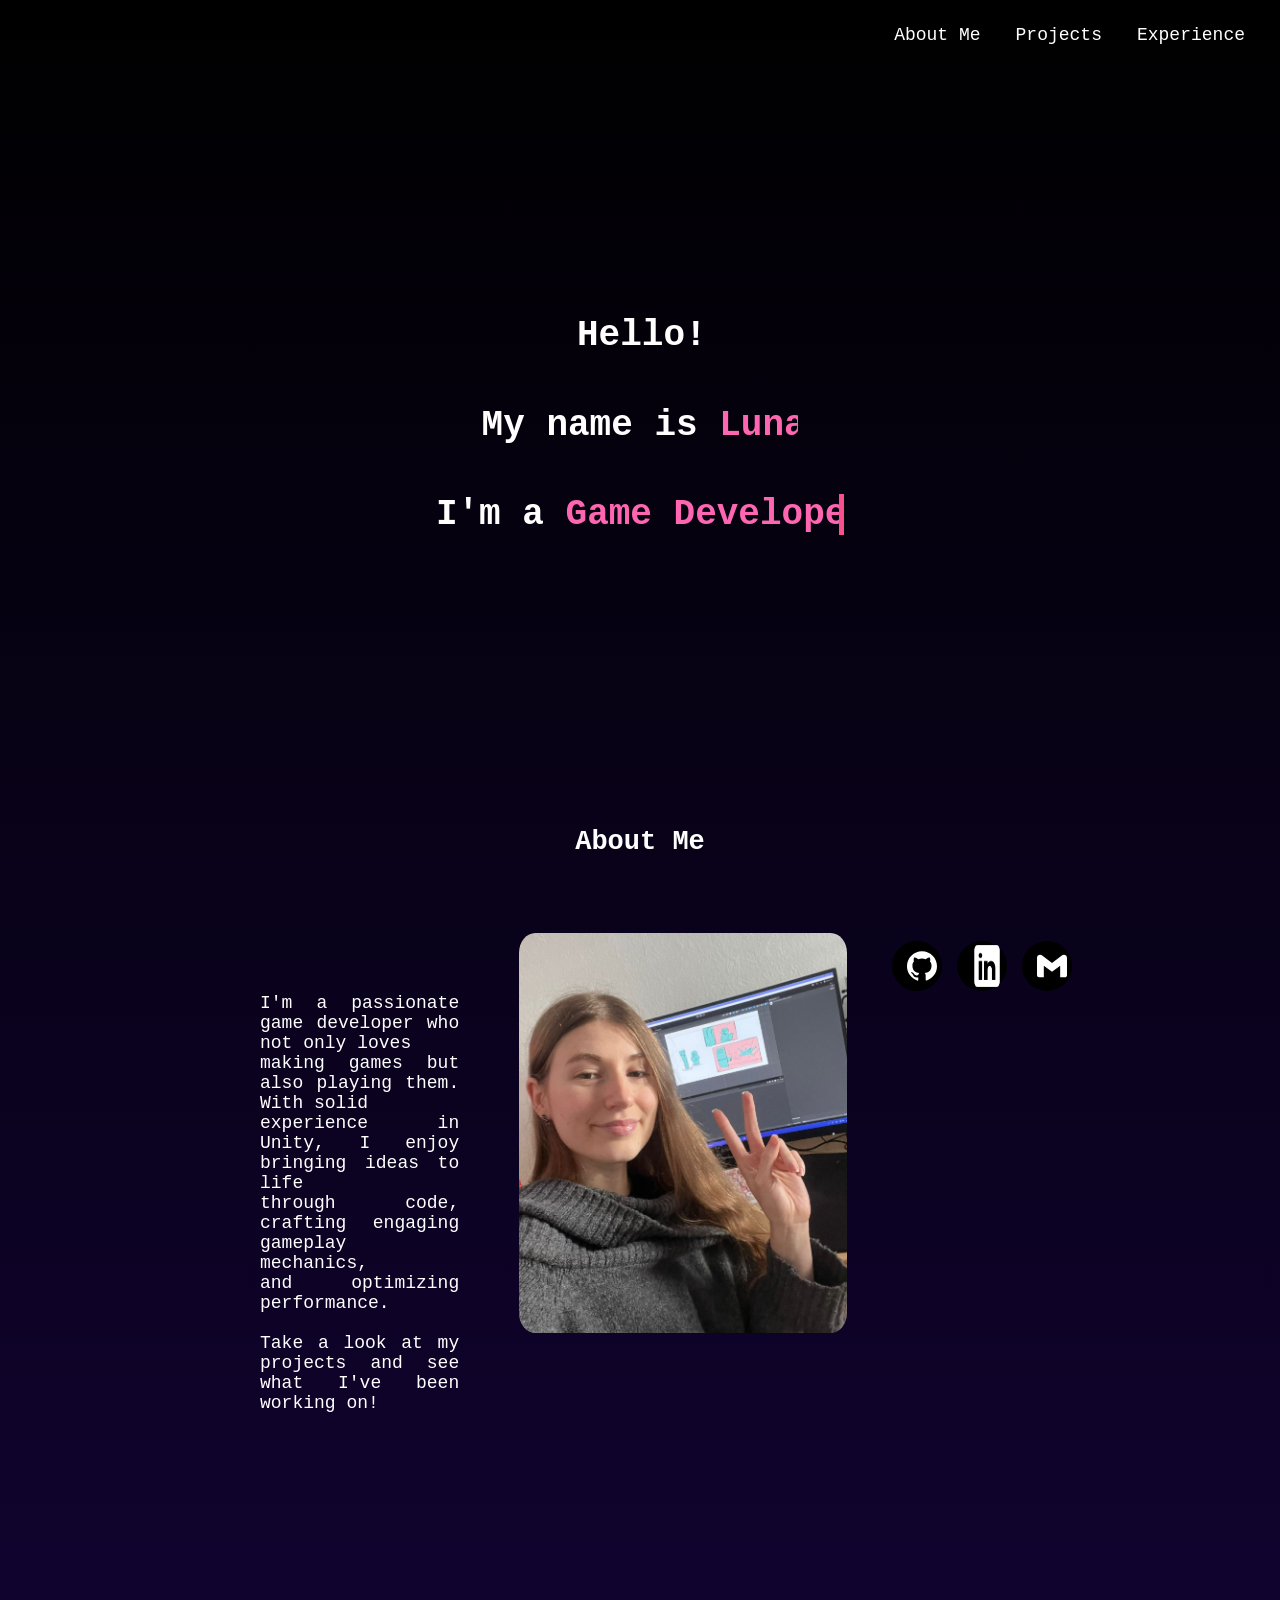
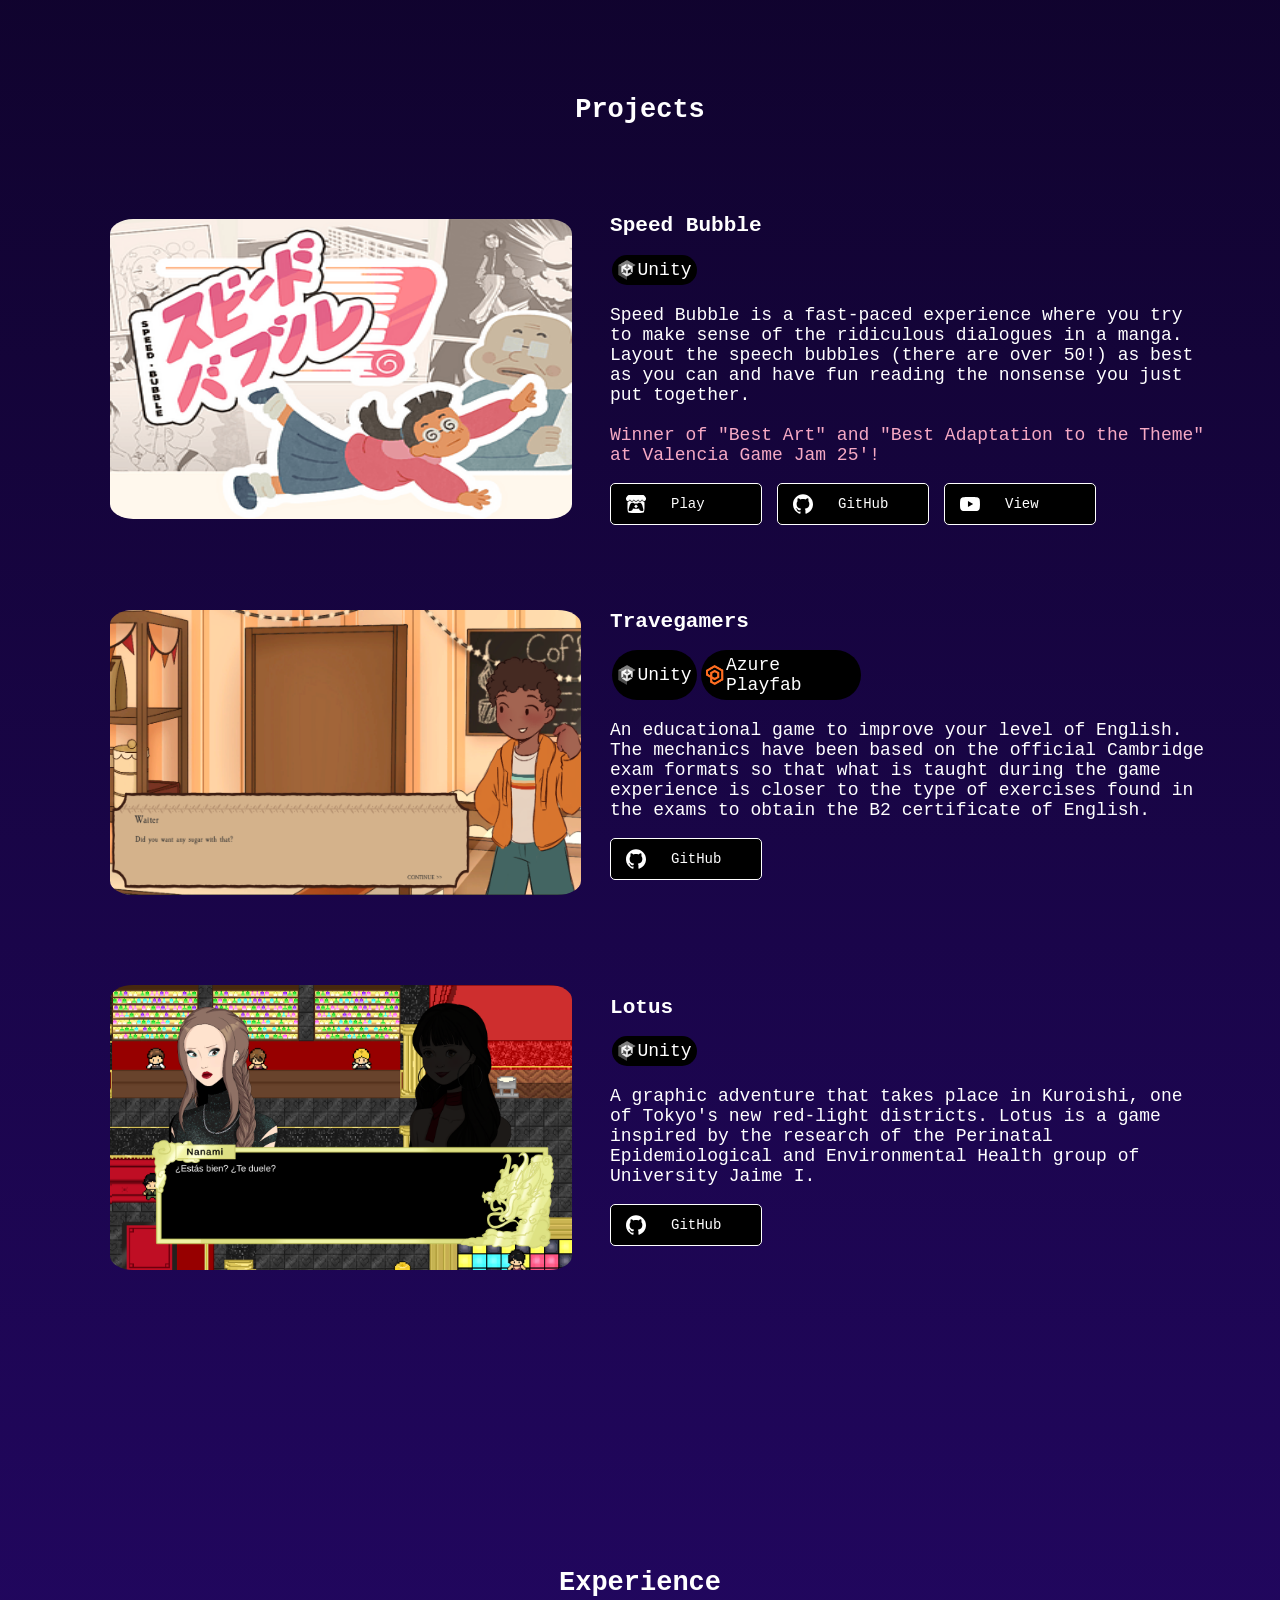
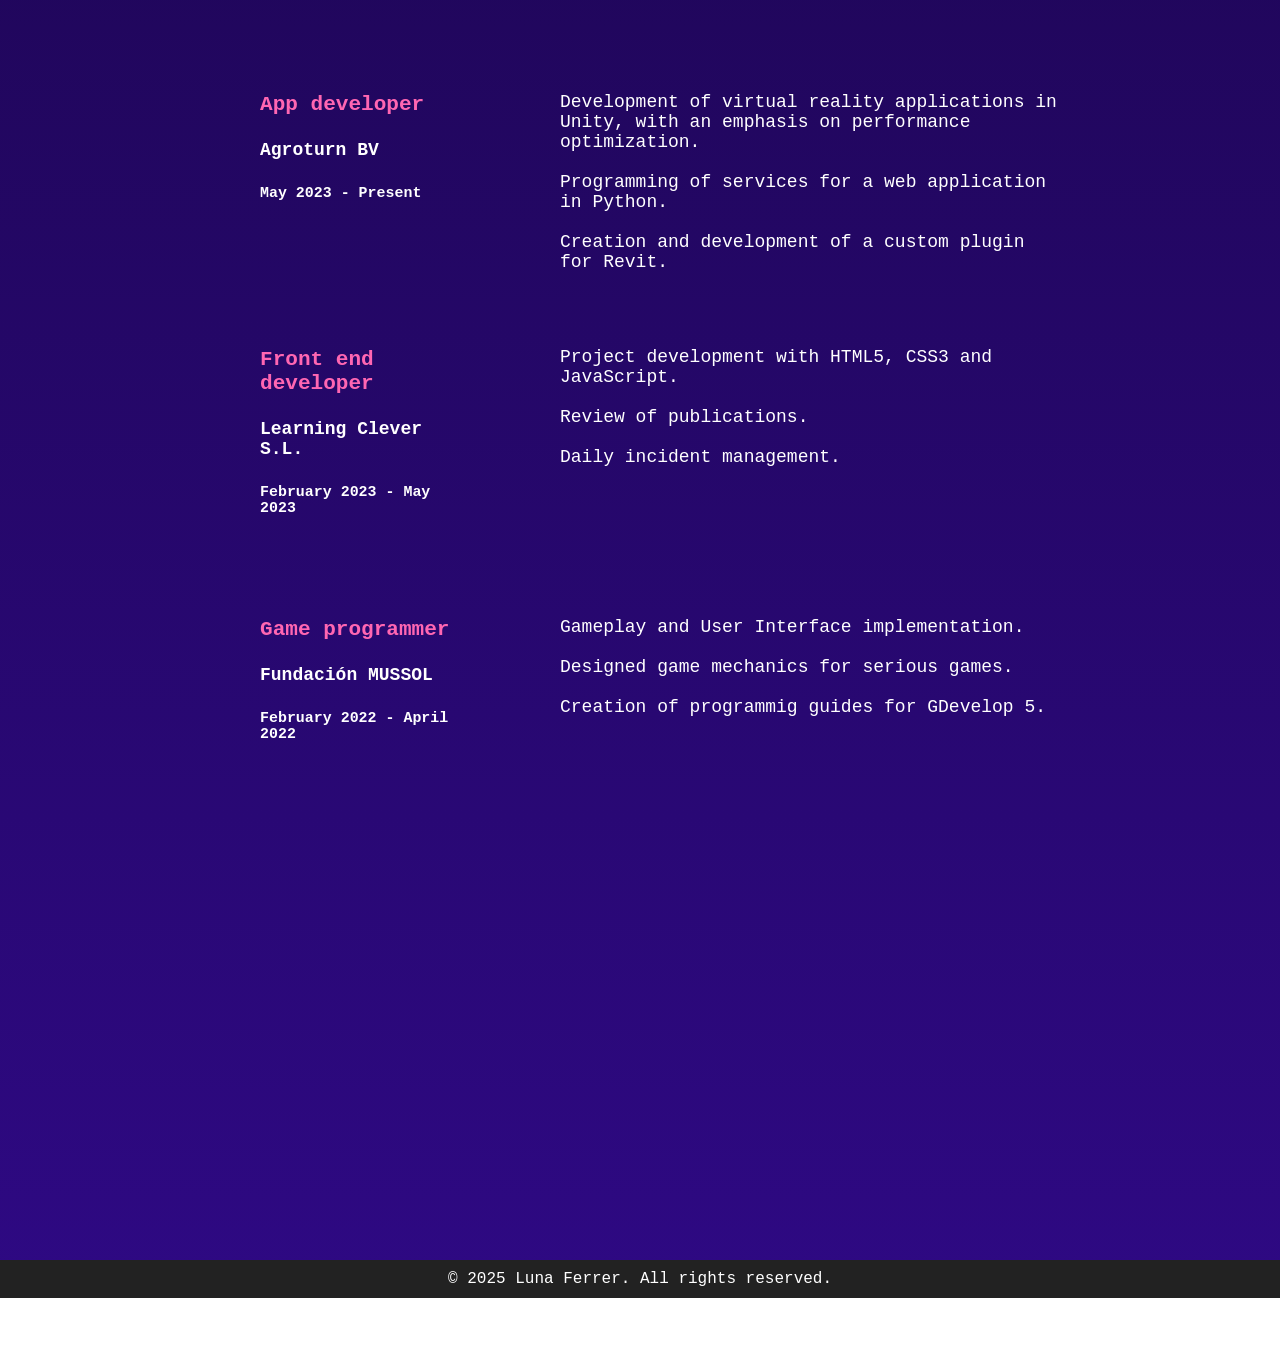
==== main.html @ 8b4b64e1 "Add about me" ====
<!DOCTYPE html>
<html lang="es">
<head>
    <meta charset="UTF-8">
    <meta name="viewport" content="width=device-width, initial-scale=1.0">
    <title>Luna Ferrer</title>
    <link rel="icon" href="images/icon/icon.png">
    <link rel="stylesheet" href="style.css">
<body class="simple-linear">
  <header>
    <nav>
      <a href="#about-me" class="a-header">About Me</a>
      <a href="#projects" class="a-header">Projects</a>
      <a href="#experience" class="a-header">Experience</a>
    </nav>
  </header>
    <div class="css-typing div-classes">
        <h1>
          Hello!
        </h1>
        <h1>
          My name is <span class="pink-text">Luna</span>
        </h1>
        <h1>
          I'm a <span class="pink-text">Game Developer</span>
        </h1>
      </div>
      <div id="about-me" class="div-classes">
        <h2>About Me</h2>
        <div class="about">
          <p class="p-about">I'm a passionate game developer who not only loves<br> making games but also playing them.
            With solid<br> experience in Unity, I enjoy bringing ideas to life<br> through code,
            crafting engaging gameplay mechanics,<br> and optimizing performance.<br><br>
            Take a look at my projects and see what I've been working on!
          </p>
          <img class="img-project" height="400" src="images/Luna.jpeg" alt="Luna">
          <a class="social">
            <img class="img-button" width="30" src="images/buttons/github.svg" alt="Github">
          </a>
          <a class="social">
            <img class="img-button" width="30" src="images/social/linkedin.png" alt="Linkedin">
          </a>
          <a class="social" href="mailto:lunaescandell@gmail.com">
            <img class="img-button" width="30" src="images/social/gmail.svg" alt="Mail">
          </a>
        </div>
      </div>
      <div id="projects" class="div-classes">
        <h2>Projects</h2>
        <div>
          <ol>
            <li>
              <div class="container-img">
                <img width="480" height="300" class="img-project" src="images/projects/speed-bubble.png" alt="Speed-Bubble">
              </div>
              <div class="info-text-projects">
                <h3>Speed Bubble</h3>
                <div>
                  <ul class="ul-languages">
                    <li class="li-project">
                      <img width="20" src="images/language/unity.png" alt="Unity">
                      <span>Unity</span>
                    </li>
                  </ul>
                </div>
                <p>Speed Bubble is a fast-paced experience where you try to make sense of the ridiculous dialogues in a manga. Layout the speech bubbles (there are over 50!) as best as you can and have fun reading the nonsense you just put together.
                  <br><br> <span class="lighter-text">Winner of "Best Art" and "Best Adaptation to the Theme" at Valencia Game Jam 25'!</span>
                </p>
                <div class="li-game-options">
                  <a class="a-project" href="https://remullagames.itch.io/speed-bubble">
                    <img class="img-button" width="20" src="images/buttons/itchio.svg" alt="Itchio">
                    <span>Play</span>
                  </a>
                  <a class="a-project" href="https://github.com/LunaFrrr/SpeedBubbles">
                    <img class="img-button" width="20" src="images/buttons/github.svg" alt="Github">
                    <span>GitHub</span>
                  </a>
                  <a class="a-project" href="https://www.youtube.com/watch?v=7SY9zd5mtcc">
                    <img class="img-button" width="20" src="images/buttons/youtube.svg" alt="Youtube">
                    <span>View</span>
                  </a>
                </div>
              </div>
            </li>
            <li>
              <div class="container-img">
                <img width="480" height="285" class="img-project" src="images/projects/travegamers.PNG" alt="Travegamers">
              </div>
              <div class="info-text-projects">
                <h3>Travegamers</h3>
                <div>
                  <ul class="ul-languages">
                    <li class="li-project">
                      <img width="20" src="images/language/unity.png" alt="Unity">
                      <span>Unity</span>
                    </li>
                    <li class="li-larger-project">
                      <img width="20" src="images/language/azure.png" alt="Unity">
                      <span>Azure Playfab</span>
                    </li>
                  </ul>
                </div>
                <p>An educational game to improve your level of English. The mechanics have been based on the official Cambridge exam formats so that what is taught during the game experience is closer to the type of exercises found in the exams to obtain the B2 certificate of English.
                </p>
                <a class="a-project" href="https://github.com/LunaFrrr/Travegamers">
                  <img class="img-button" width="20" src="images/buttons/github.svg" alt="Github">
                  <span>GitHub</span>
                </a>
              </div>
            </li>
            <li>
              <div class="container-img">
                <img width="480" height="285" class="img-project" src="images/projects/lotus.png" alt="Lotus">
              </div>
              <div class="info-text-projects">
                <h3>Lotus</h3>
                <div>
                  <ul class="ul-languages">
                    <li class="li-project">
                      <img width="20" src="images/language/unity.png" alt="Unity">
                      <span>Unity</span>
                    </li>
                  </ul>
                </div>
                <p>A graphic adventure that takes place in Kuroishi, one of Tokyo's new red-light districts. Lotus is a game inspired by the research of the Perinatal Epidemiological and Environmental Health group of University Jaime I.
                </p>
                    <a class="a-project" href="https://bitbucket.org/LunaFerrer/lotus/src/master/">
                      <img class="img-button" width="20" src="images/buttons/github.svg" alt="Github">
                      <span>GitHub</span>
                    </a>
              </div>
            </li>
          </ol>
        </div>
        <div id="experience" class="div-classes">
          <h2>Experience</h2>
          <ol>
            <li>
              <div class="div-experience">
                <h3 class="pink-text">App developer</h3>
                <h4>Agroturn BV</h4>
                <h5>May 2023 - Present</h5>
              </div>
              <div class="info-text">
                Development of virtual reality applications in Unity, with an emphasis on performance optimization.<br><br>
                Programming of services for a web application in Python.<br><br>
                Creation and development of a custom plugin for Revit.
              </div>
            </li>
            <li>
              <div class="div-experience">
                <h3 class="pink-text">Front end developer</h3>
                <h4>Learning Clever S.L.</h4>
                <h5>February 2023 - May 2023</h5>
              </div>
              <div class="info-text">
                Project development with HTML5, CSS3 and JavaScript.<br><br>
                Review of publications. <br><br>
                Daily incident management.
              </div>
            </li>
            <li>
              <div class="div-experience">
                <h3 class="pink-text">Game programmer</h3>
                <h4>Fundación MUSSOL</h4>
                <h5>February 2022 - April 2022</h5>
              </div>
              <div class="info-text">
                Gameplay and User Interface implementation.<br><br>
                Designed game mechanics for serious games.<br><br>
                Creation of programmig guides for GDevelop 5.
              </div>
            </li>
        </div>
      </div>
</body>
<footer>
  <div class="footer">
    © 2025 Luna Ferrer. All rights reserved.
  </div>
</footer>
</html>
---- style.css ----
.simple-linear {
  background: linear-gradient(#000000 , #2e0983);
}

*, hmtl {
  scroll-behavior: smooth !important;
}

nav {
  display: flex;
  justify-content: flex-end;
}

li {
    display: flex;
    flex-direction: row; 
    align-items: left; 
    justify-content: center;
    margin-bottom: 2cm;

}

h2 {
  margin-bottom: 2cm;
}

h3 {
  margin-bottom: 0.4cm;
  margin-top: 0;
}

p-experince {
  margin: 0;
  padding: 0;
  
}

.info-text { 
  margin: 0cm;
  padding: 0;
  border: 0;
  flex-direction: column;   
  justify-content: center;
  width: 500px;
} 

.info-text-projects { 
  margin: 0cm;
  padding: 0;
  border: 0;
  flex-direction: column;   
  justify-content: center;
  display: flex;
  width: 600px;
  height: 300px;
} 


.css-typing {
    display: flex;
    flex-direction: column;
    align-items: center; 
    justify-content: center; 
    height: 40vh;
  }
  
  .css-typing h1 {
    border-right: .15em solid #f7518b ;
    white-space: nowrap;
    overflow: hidden;
  }
  
  .css-typing h1:nth-child(1) {
    width: 3.5em; /*Ancho del efecto de la animación*/
    -webkit-animation: type 1s steps(40, end);
    animation: type 1s steps(40, end);
    -webkit-animation-fill-mode: forwards;
    animation-fill-mode: forwards;
  }
  
  .css-typing h1:nth-child(2) {
    width: 8.8em;
    opacity: 0;
    -webkit-animation: type2 2s steps(40, end);
    animation: type2 2s steps(40, end);
    -webkit-animation-delay: 2s;
    animation-delay: 2s;
    -webkit-animation-fill-mode: forwards;
    animation-fill-mode: forwards;
  }
  
  .css-typing h1:nth-child(3) {
    width: 11.2em;
    opacity: 0;
    -webkit-animation: type3 2s steps(40, end), blink .5s step-end infinite alternate;
    animation: type3 2s steps(40, end), blink .5s step-end infinite alternate;
    -webkit-animation-delay: 5s;
    animation-delay: 5s;
    -webkit-animation-fill-mode: forwards;
    animation-fill-mode: forwards;
  }
  
  @keyframes type {
    0% {
      width: 0;
    }
    99.9% {
      border-right: .15em solid #f7518b;
    }
    100% {
      border: none;
    }
  }
  
  @-webkit-keyframes type {
    0% {
      width: 0;
    }
    99.9% {
      border-right: .15em solid #f7518b ;
    }
    100% {
      border: none;
    }
  }
  
  @keyframes type2 {
    0% {
      width: 0;
    }
    1% {
      opacity: 1;
    }
    99.9% {
      border-right: .15em solid #f7518b ;
    }
    100% {
      opacity: 1;
      border: none;
    }
  }
  
  @-webkit-keyframes type2 {
    0% {
      width: 0;
    }
    1% {
      opacity: 1;
    }
    99.9% {
      border-right: .15em solid #f7518b ;
    }
    100% {
      opacity: 1;
      border: none;
    }
  }
  
  @keyframes type3 {
    0% {
      width: 0;
    }
    1% {
      opacity: 1;
    }
    100% {
      opacity: 1;
    }
  }
  
  @-webkit-keyframes type3 {
    0% {
      width: 0;
    }
    1% {
      opacity: 1;
    }
    100% {
      opacity: 1;
    }
  }
  
  @keyframes blink {
    50% {
      border-color: transparent;
    }
  }
  
  @-webkit-keyframes blink {
    50% {
      border-color: transparent;
    }
  }

  .pink-text {
    color: #ff66b2;
  }

  .about {
    display: flex;
    justify-content: center;
    align-items: flex-start;
    text-align: justify;
    margin: 0;
  }

  .social {
    width: 50px;
    height: 50px;
    background-color: black;
    border-radius: 100%;
    display: flex;
    margin: 0.2cm;
  }

  .p-about {
    margin: 60px;
  }
  
  .div-classes {
    color: white;
    margin: 200px;
    font-size: 18px;
    flex-direction: column; 
    display: flex;
    align-items: center; 
    justify-content: center; 
    font-family: 'Fira Code', monospace;
  }

  .ul-languages {
    justify-content: flex-start;
    flex-direction: row; 
    display: flex;
    list-style: none;
    padding: 0;
    margin: 0;
  }

  .li-game-options {
    align-items: flex-start; 
    justify-content: left; 
    border-radius: 9999px;
    padding: 0px;
    display: flex;
    list-style: none;
    display: flex;
    flex-direction: row; 
    
  }

  .container-img {
    width: 500px;
    display: flex;
    align-items: flex-end;
  }

  
  

  .a-project {
    font-family: 'Fira Code', monospace;
    width: 150px;
    height: 40px;
    margin-right: 15px;
    color: white;
    font-size: 14px;
    background-color: black;
    border-radius: 5px;
    display: flex;
    justify-content: flex-start;
    align-items: center;
    border: 0.01cm solid white;
    text-decoration: none;
  }

  .a-header {
    font-family: 'Fira Code', monospace;
    font-size: 18px;
    color: white;
    margin-right: 35px;
    margin-top: 25px;
    text-decoration: none;
  }

  .a-project:hover {
    background-color: #f7518b;
  }

  .a-header:hover {
    color: #f7518b;
  }

  .li-project {
    align-items: center; 
    justify-content: center; 
    width: 75px;
    background-color: #000000;
    border-radius: 9999px;
    padding: 5px;
    margin: 2px;
    display: flex;
    list-style: none;
  }

  .li-larger-project {
    align-items: center; 
    justify-content: center; 
    width: 150px;
    background-color: #000000;
    border-radius: 9999px;
    padding: 5px;
    margin: 2px;
    display: flex;
    list-style: none;
  }

  .img-project {
    border-radius: 5%;
    margin-right: 1cm;

  }

  .div-experience {
    width: 200px;
    margin-right: 100px;
  }

  .lighter-text {
    color: #f6a9c4;
  }
 
  .footer {
    background-color: #222;
    color: white; 
    text-align: center; 
    margin: 0;
    padding: 10px 0; 
    width: 100%;
    font-family: 'Fira Code', monospace;
  }

  body {
    margin: 0;
  }

  .img-button {
    margin-left: 15px;
    margin-right: 25px;
  }
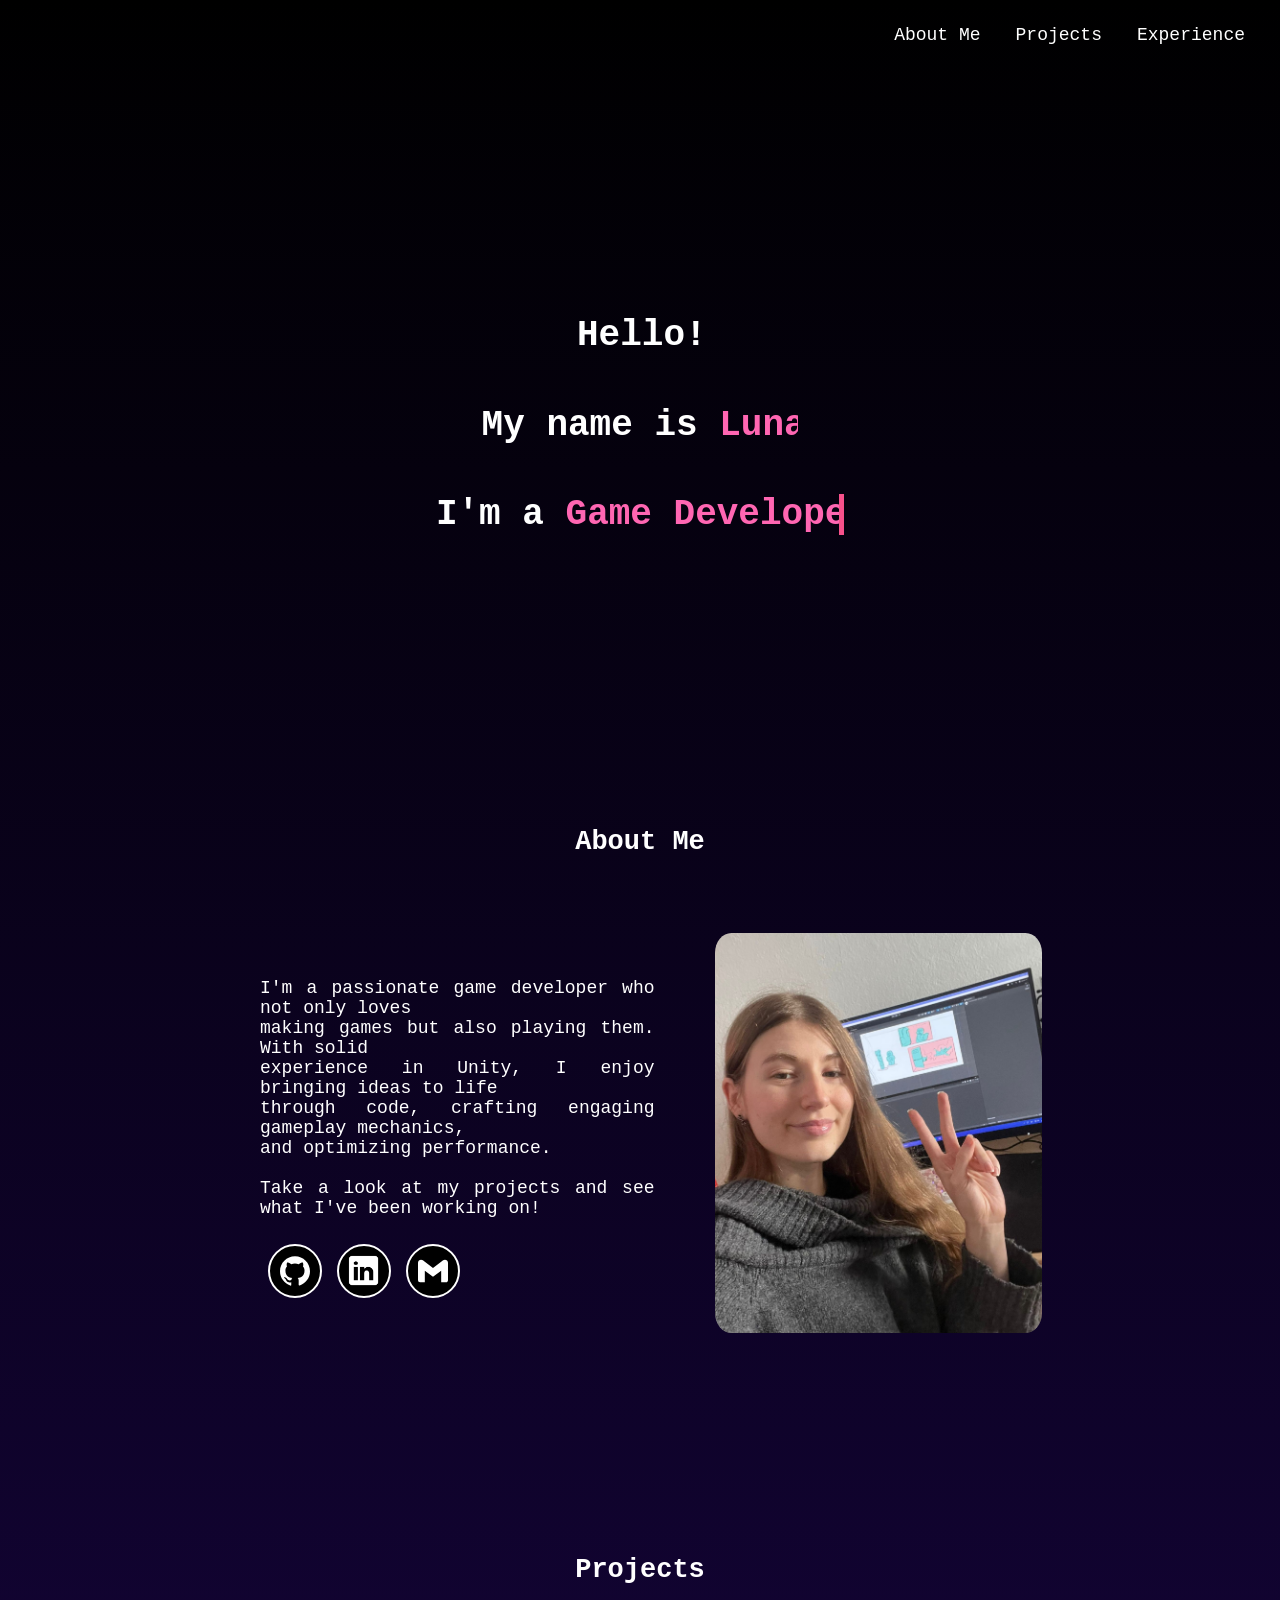
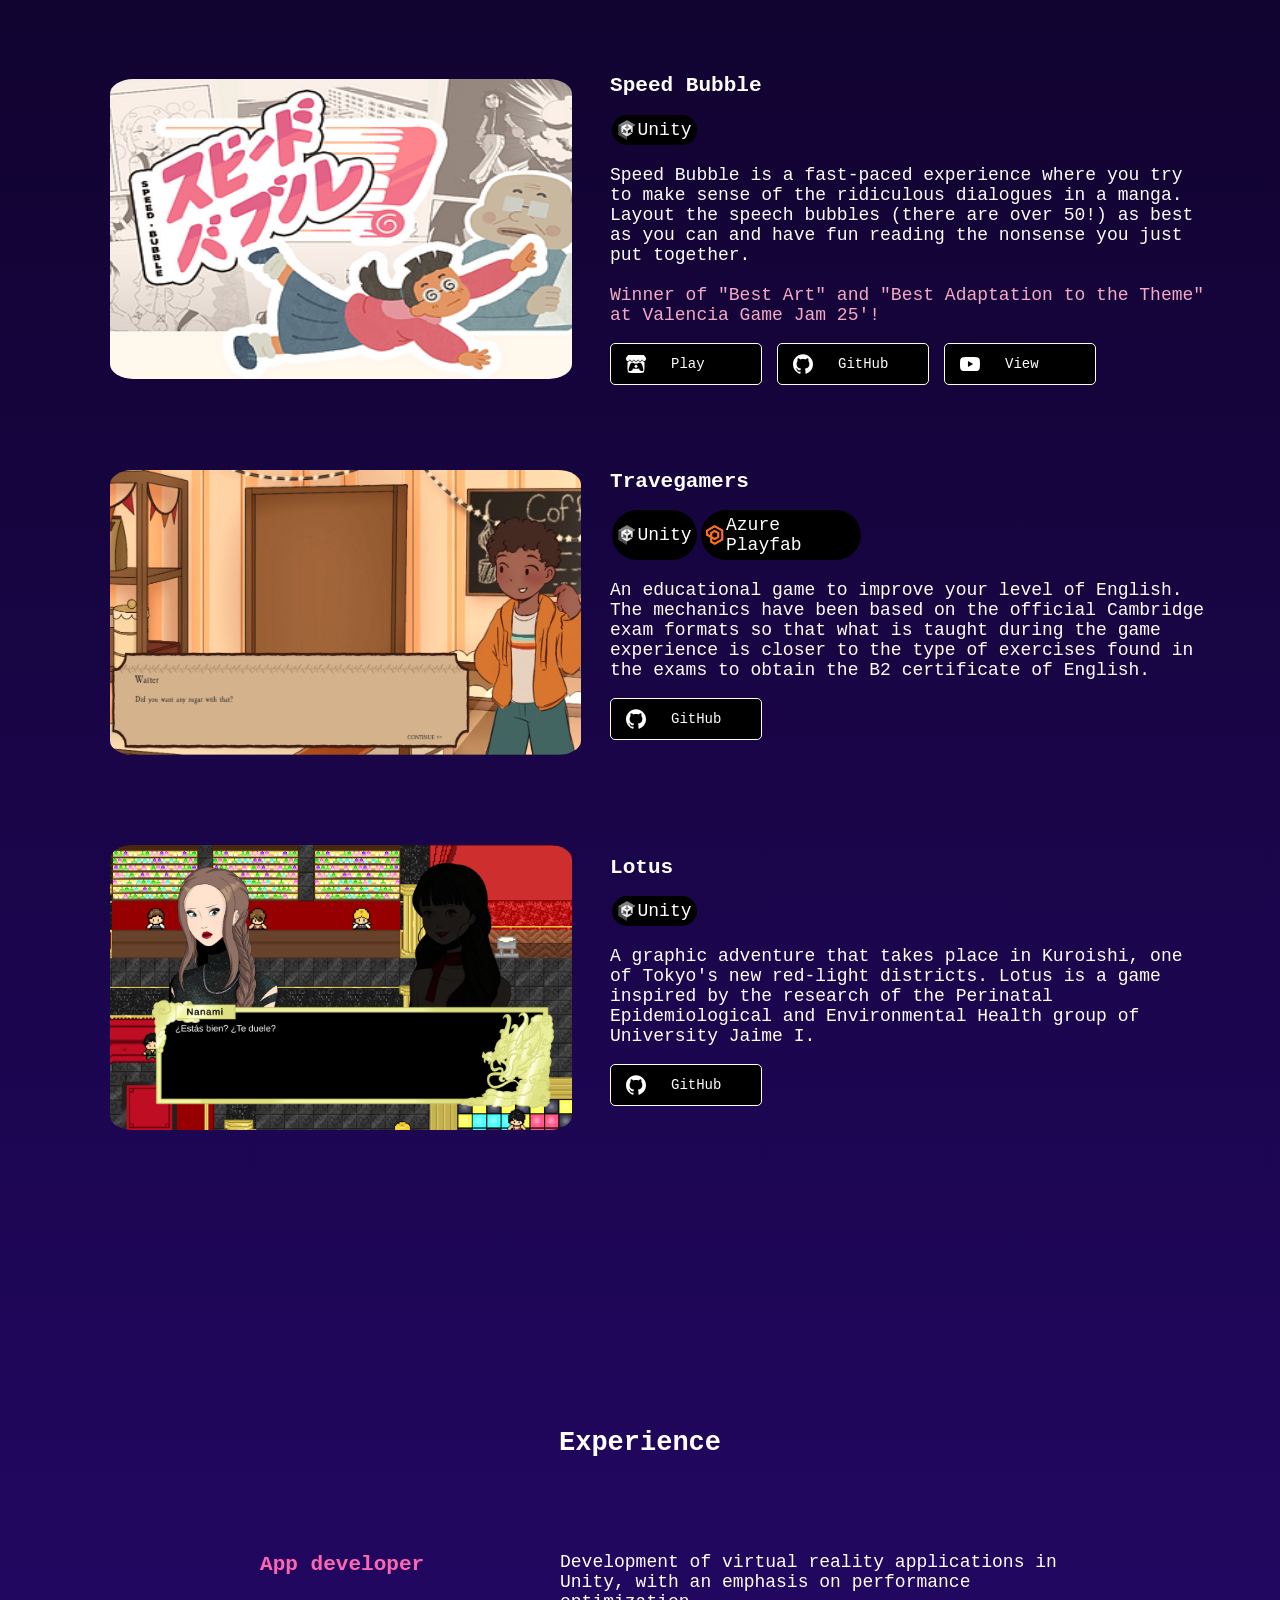
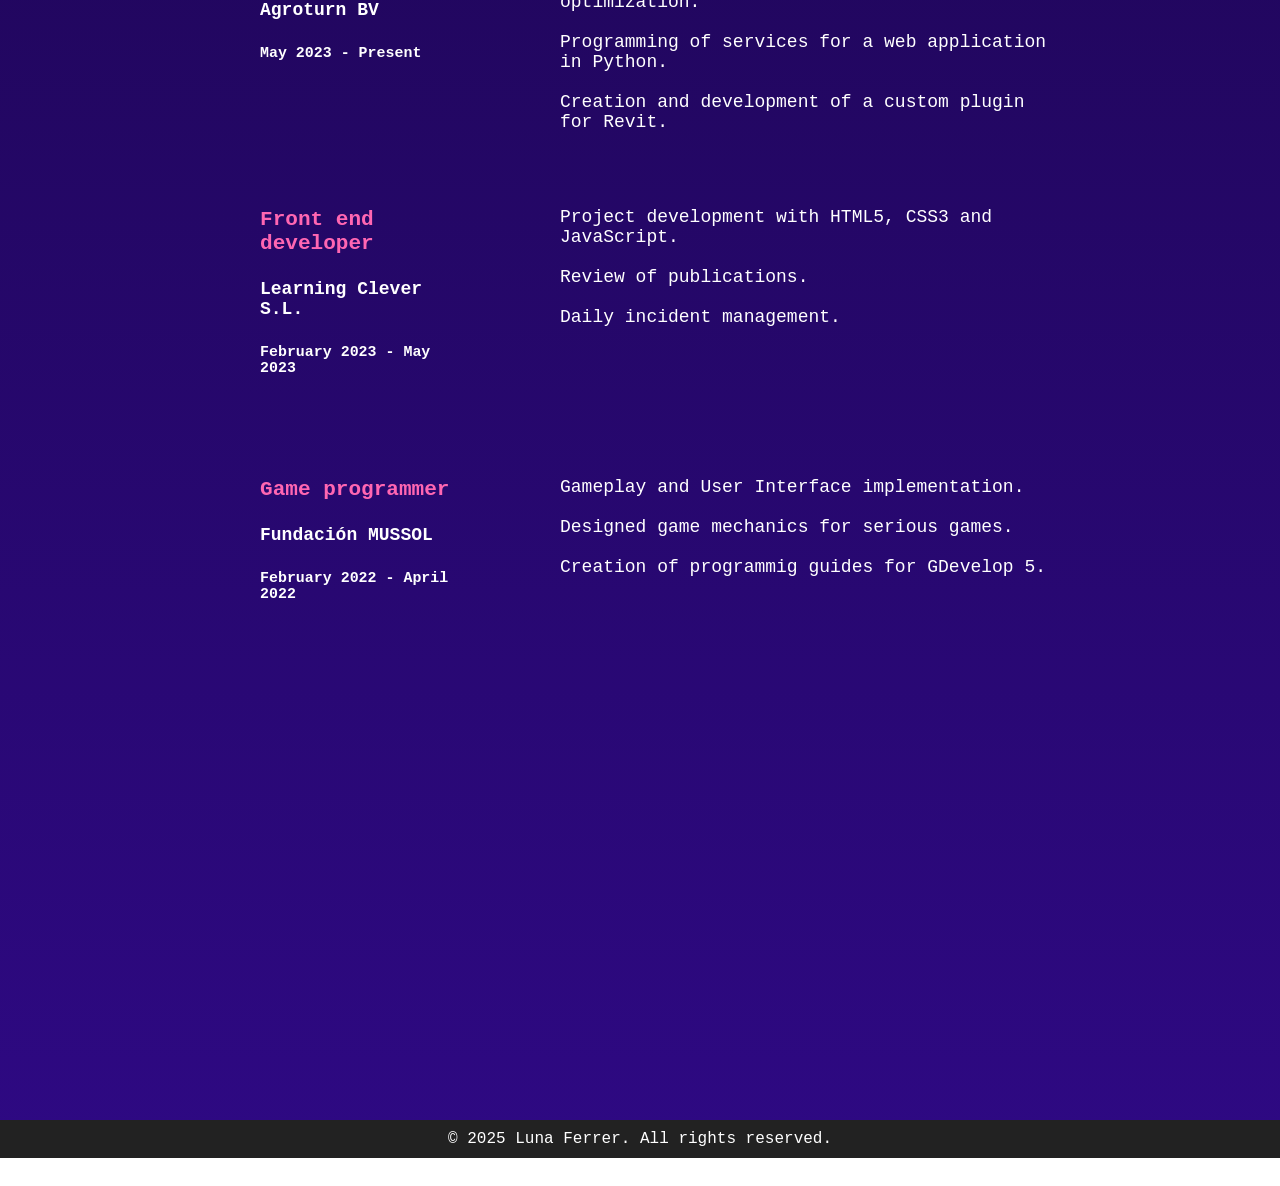
==== commit e8c3b2f1: "Fix style contact buttons" ====
--- a/main.html
+++ b/main.html
@@ -28,21 +28,25 @@
       <div id="about-me" class="div-classes">
         <h2>About Me</h2>
         <div class="about">
-          <p class="p-about">I'm a passionate game developer who not only loves<br> making games but also playing them.
-            With solid<br> experience in Unity, I enjoy bringing ideas to life<br> through code,
-            crafting engaging gameplay mechanics,<br> and optimizing performance.<br><br>
-            Take a look at my projects and see what I've been working on!
-          </p>
+          <div>
+            <p class="p-about">I'm a passionate game developer who not only loves<br> making games but also playing them.
+              With solid<br> experience in Unity, I enjoy bringing ideas to life<br> through code,
+              crafting engaging gameplay mechanics,<br> and optimizing performance.<br><br>
+              Take a look at my projects and see what I've been working on!
+            </p>
+            <div class="about-display">
+              <a class="social" href="https://github.com/LunaFrrr">
+                <img width="30" src="images/buttons/github.svg" alt="Github">
+              </a>
+              <a class="social" href="https://www.linkedin.com/in/lunaferrer/">
+                <img height="35" width="35" src="images/social/linkedin.png" alt="Linkedin">
+              </a>
+              <a class="social" href="mailto:lunaescandell@gmail.com">
+                <img width="30" src="images/social/gmail.svg" alt="Mail">
+              </a>  
+            </div>
+          </div>          
           <img class="img-project" height="400" src="images/Luna.jpeg" alt="Luna">
-          <a class="social">
-            <img class="img-button" width="30" src="images/buttons/github.svg" alt="Github">
-          </a>
-          <a class="social">
-            <img class="img-button" width="30" src="images/social/linkedin.png" alt="Linkedin">
-          </a>
-          <a class="social" href="mailto:lunaescandell@gmail.com">
-            <img class="img-button" width="30" src="images/social/gmail.svg" alt="Mail">
-          </a>
         </div>
       </div>
       <div id="projects" class="div-classes">
--- a/style.css
+++ b/style.css
@@ -198,8 +198,8 @@
 
   .about {
     display: flex;
+    align-items: center;
     justify-content: center;
-    align-items: flex-start;
     text-align: justify;
     margin: 0;
   }
@@ -210,11 +210,30 @@
     background-color: black;
     border-radius: 100%;
     display: flex;
+    justify-content: center;
+    align-items: center;
     margin: 0.2cm;
+    border: 0.06cm solid white;
+  }
+
+  .social:hover {
+    width: 50px;
+    height: 50px;
+    background-color: #f7518b;
+    border-radius: 100%;
+    display: flex;
+    margin: 0.2cm;
+  }
+
+  .about-display {
+    display: flex;
+    flex-direction: row;
+    justify-content: flex-start;
+    margin-left: 60px;
   }
 
   .p-about {
-    margin: 60px;
+    margin-inline: 60px;
   }
   
   .div-classes {
@@ -255,7 +274,10 @@
     align-items: flex-end;
   }
 
-  
+  .img-button {
+    margin-left: 15px;
+    margin-right: 25px;
+  }
   
 
   .a-project {
@@ -344,7 +366,3 @@
     margin: 0;
   }
 
-  .img-button {
-    margin-left: 15px;
-    margin-right: 25px;
-  }
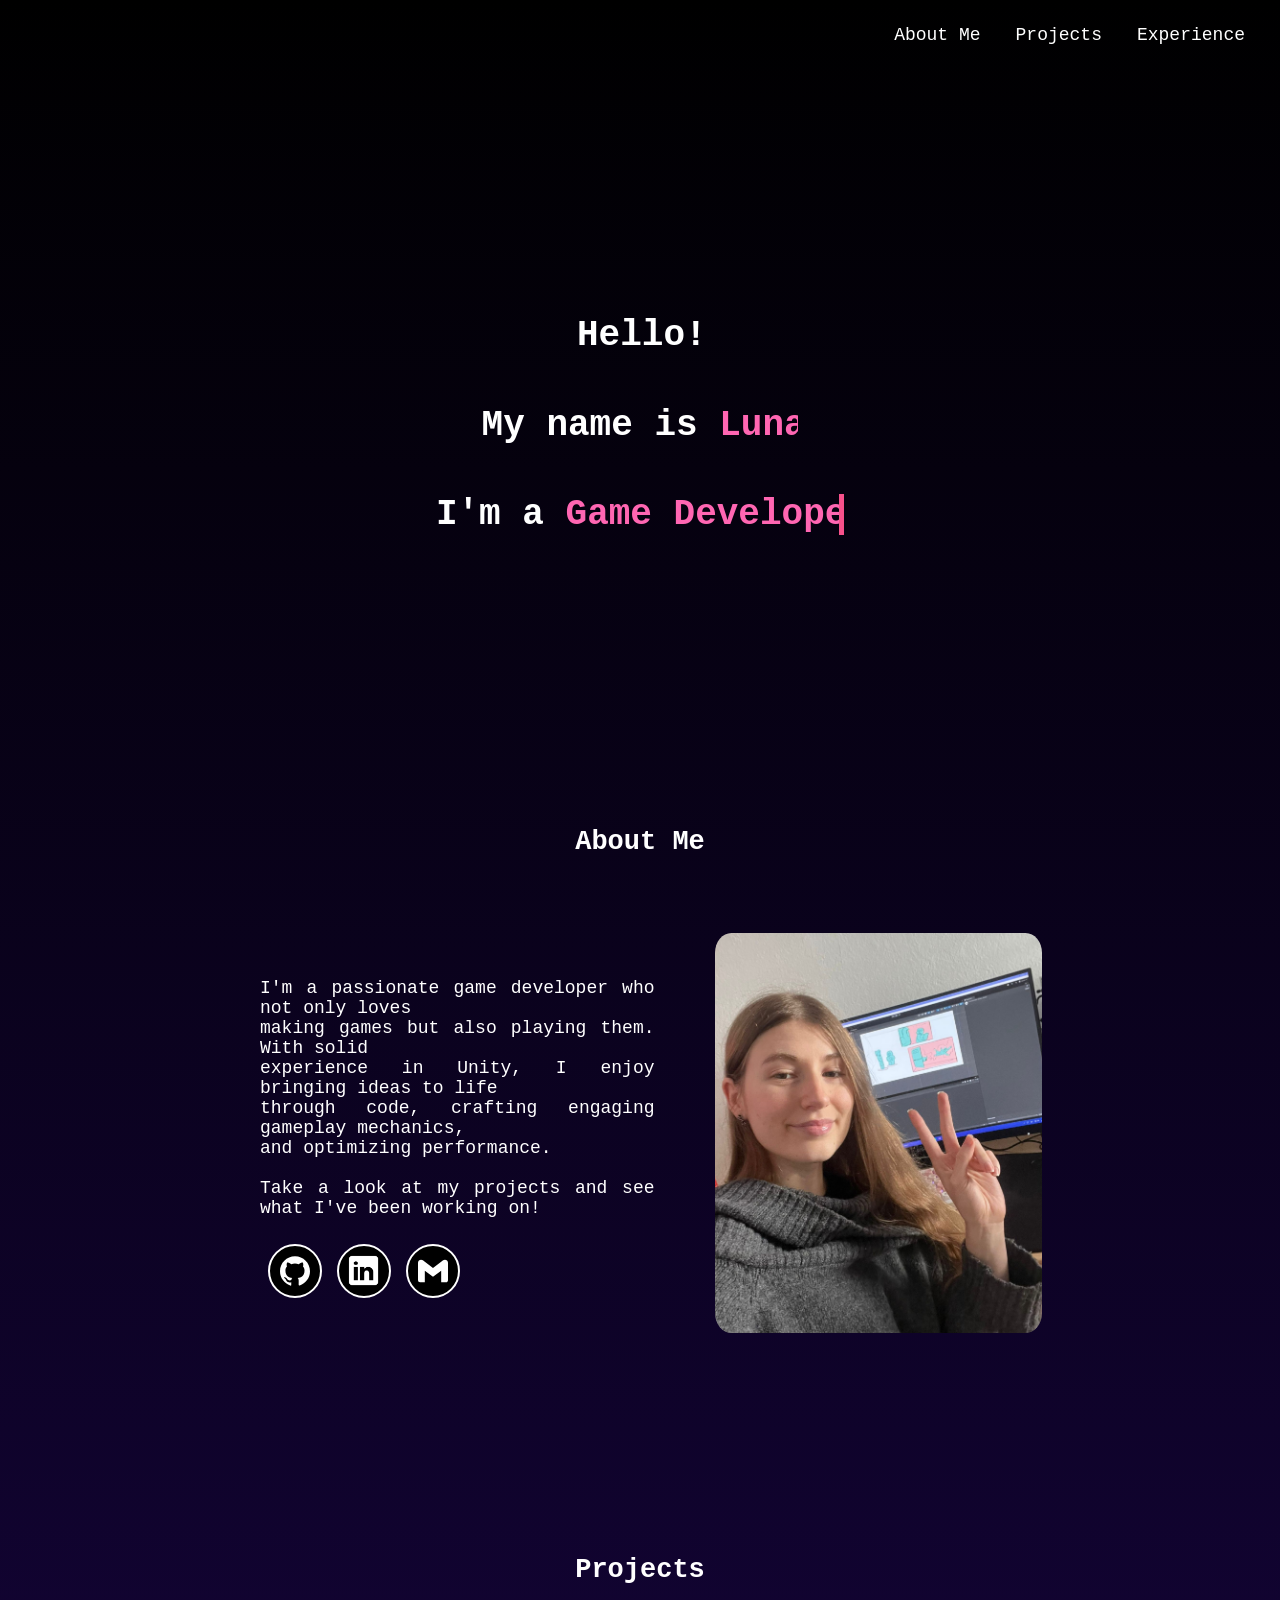
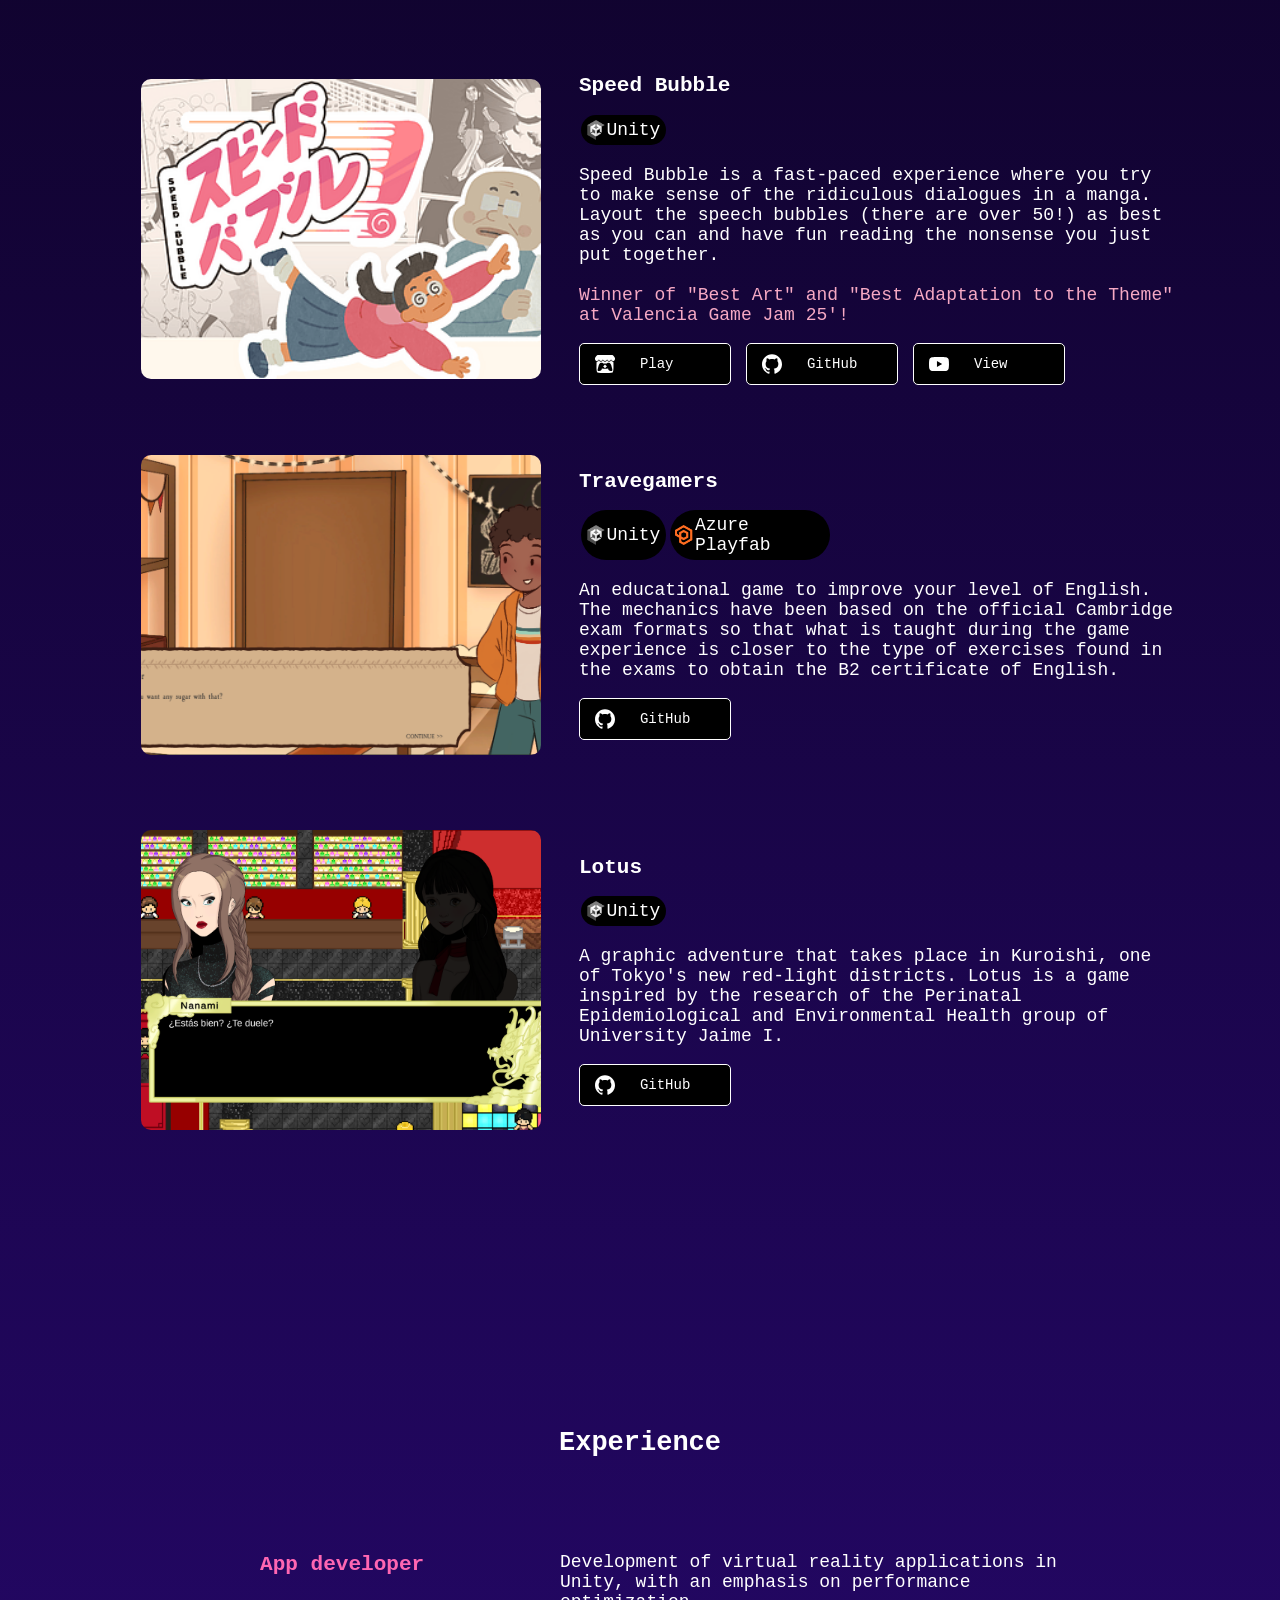
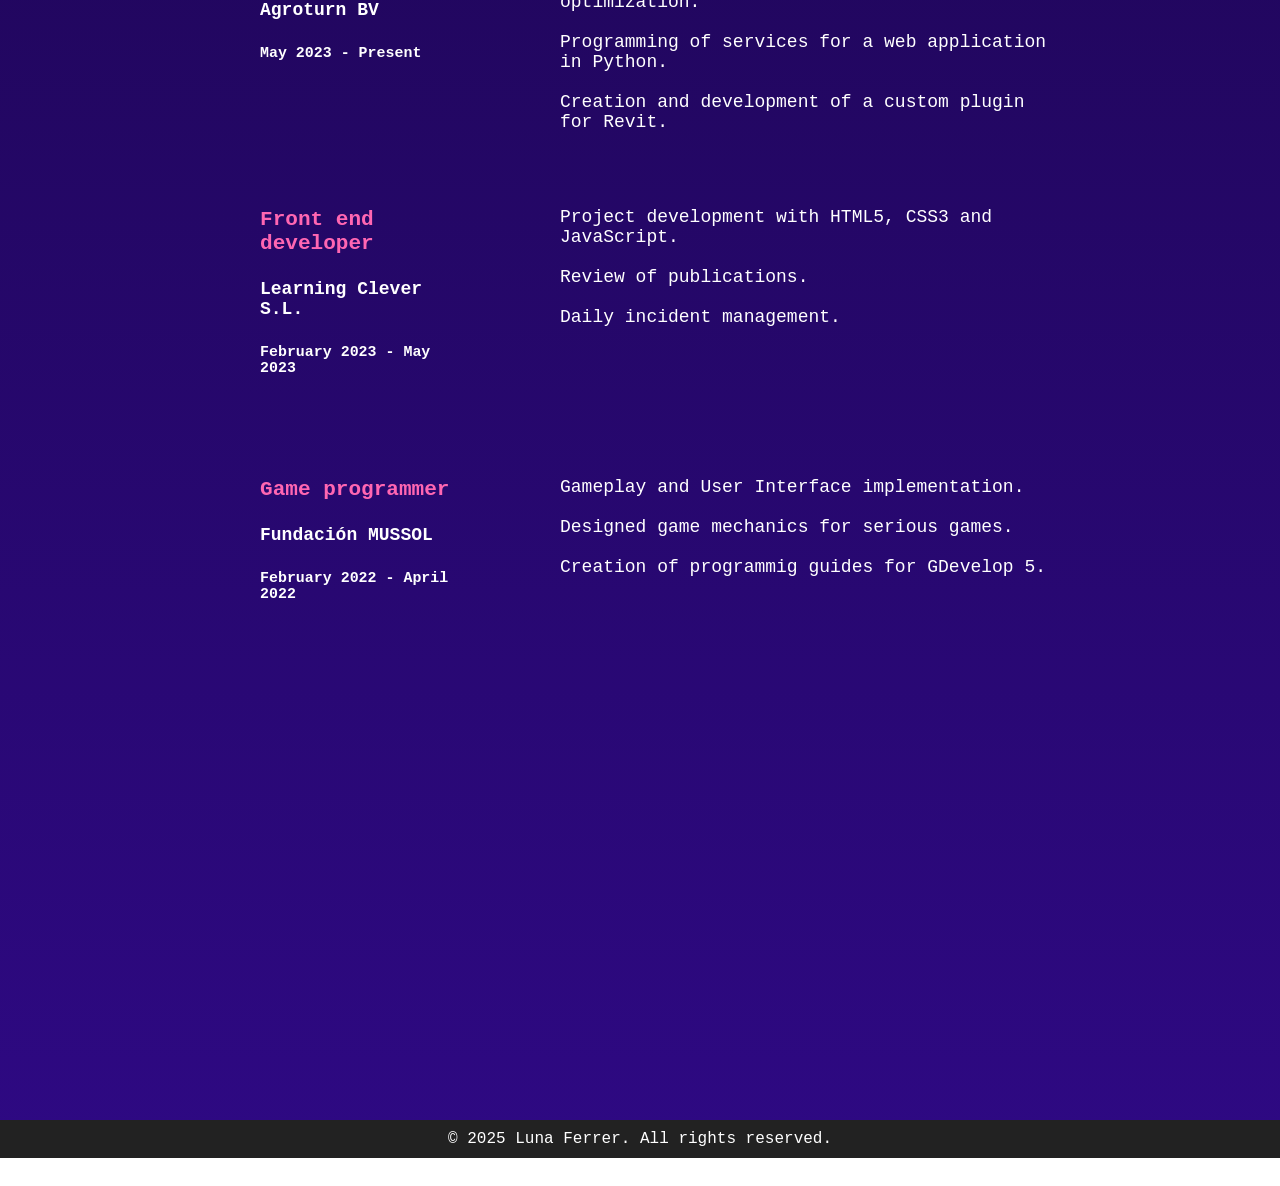
==== commit f5169287: "Add zoom in hover images" ====
--- a/main.html
+++ b/main.html
@@ -46,7 +46,7 @@
               </a>  
             </div>
           </div>          
-          <img class="img-project" height="400" src="images/Luna.jpeg" alt="Luna">
+          <img class="image-me" height="400" src="images/Luna.jpeg" alt="Luna">
         </div>
       </div>
       <div id="projects" class="div-classes">
@@ -55,7 +55,7 @@
           <ol>
             <li>
               <div class="container-img">
-                <img width="480" height="300" class="img-project" src="images/projects/speed-bubble.png" alt="Speed-Bubble">
+                <img class="img-project" src="images/projects/speed-bubble.png" alt="Speed-Bubble">
               </div>
               <div class="info-text-projects">
                 <h3>Speed Bubble</h3>
@@ -88,7 +88,7 @@
             </li>
             <li>
               <div class="container-img">
-                <img width="480" height="285" class="img-project" src="images/projects/travegamers.PNG" alt="Travegamers">
+                <img class="img-project" src="images/projects/travegamers.PNG" alt="Travegamers">
               </div>
               <div class="info-text-projects">
                 <h3>Travegamers</h3>
@@ -114,7 +114,7 @@
             </li>
             <li>
               <div class="container-img">
-                <img width="480" height="285" class="img-project" src="images/projects/lotus.png" alt="Lotus">
+                <img class="img-project" src="images/projects/lotus.png" alt="Lotus">
               </div>
               <div class="info-text-projects">
                 <h3>Lotus</h3>
--- a/style.css
+++ b/style.css
@@ -268,11 +268,7 @@
     
   }
 
-  .container-img {
-    width: 500px;
-    display: flex;
-    align-items: flex-end;
-  }
+
 
   .img-button {
     margin-left: 15px;
@@ -325,6 +321,35 @@
     list-style: none;
   }
 
+.image-me{
+  border-radius: 5%;
+  margin-right: 1cm;
+}
+
+.container-img {
+  overflow: hidden;
+  display: inline-block;
+  border-radius: 10px; 
+  position: relative;
+  width: 400px;
+  height: 770;
+  margin-right: 1cm;
+}
+
+.img-project {
+  transition: transform 0.3s ease-in-out;
+  width: 100%;
+  height: 100%;
+  object-fit: cover;
+  position: absolute;
+  top: 0;
+  left: 0;
+}
+
+.container-img:hover .img-project {
+  transform: scale(1.1);
+}
+
   .li-larger-project {
     align-items: center; 
     justify-content: center; 
@@ -337,11 +362,6 @@
     list-style: none;
   }
 
-  .img-project {
-    border-radius: 5%;
-    margin-right: 1cm;
-
-  }
 
   .div-experience {
     width: 200px;
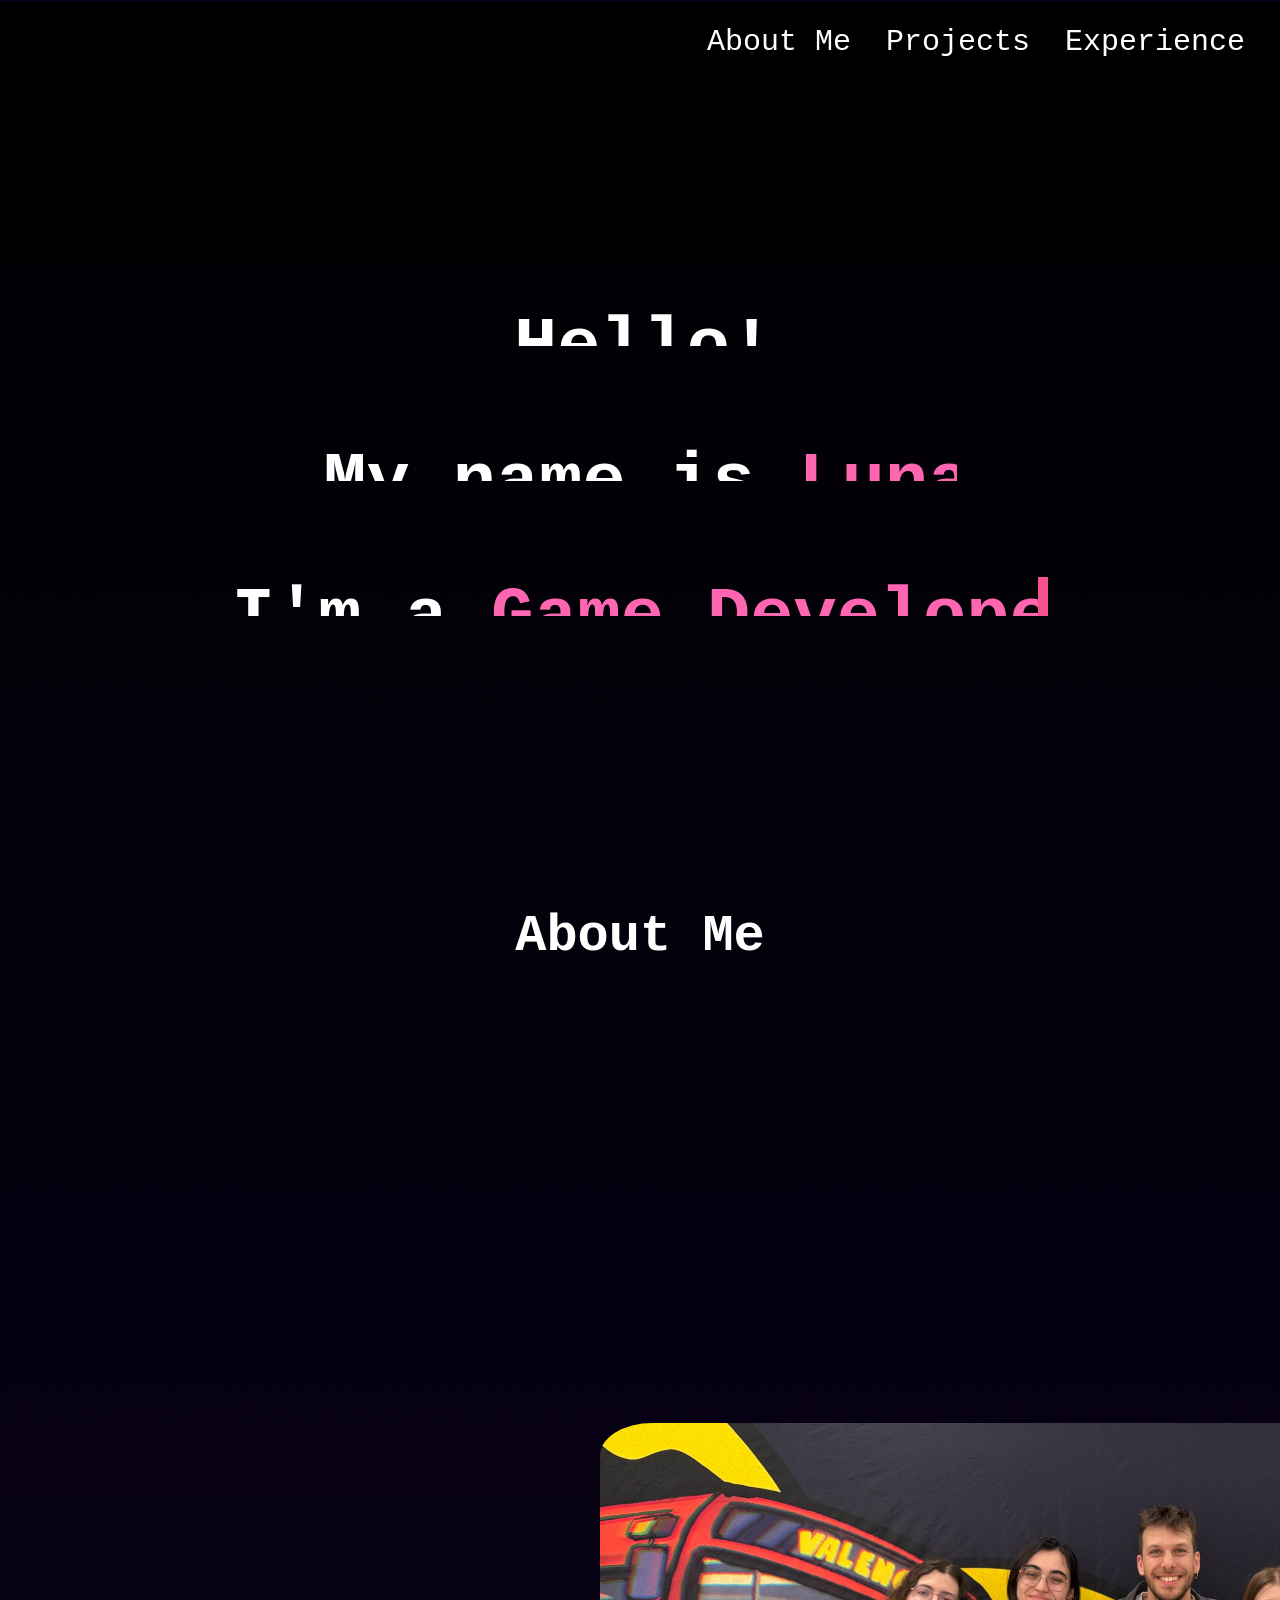
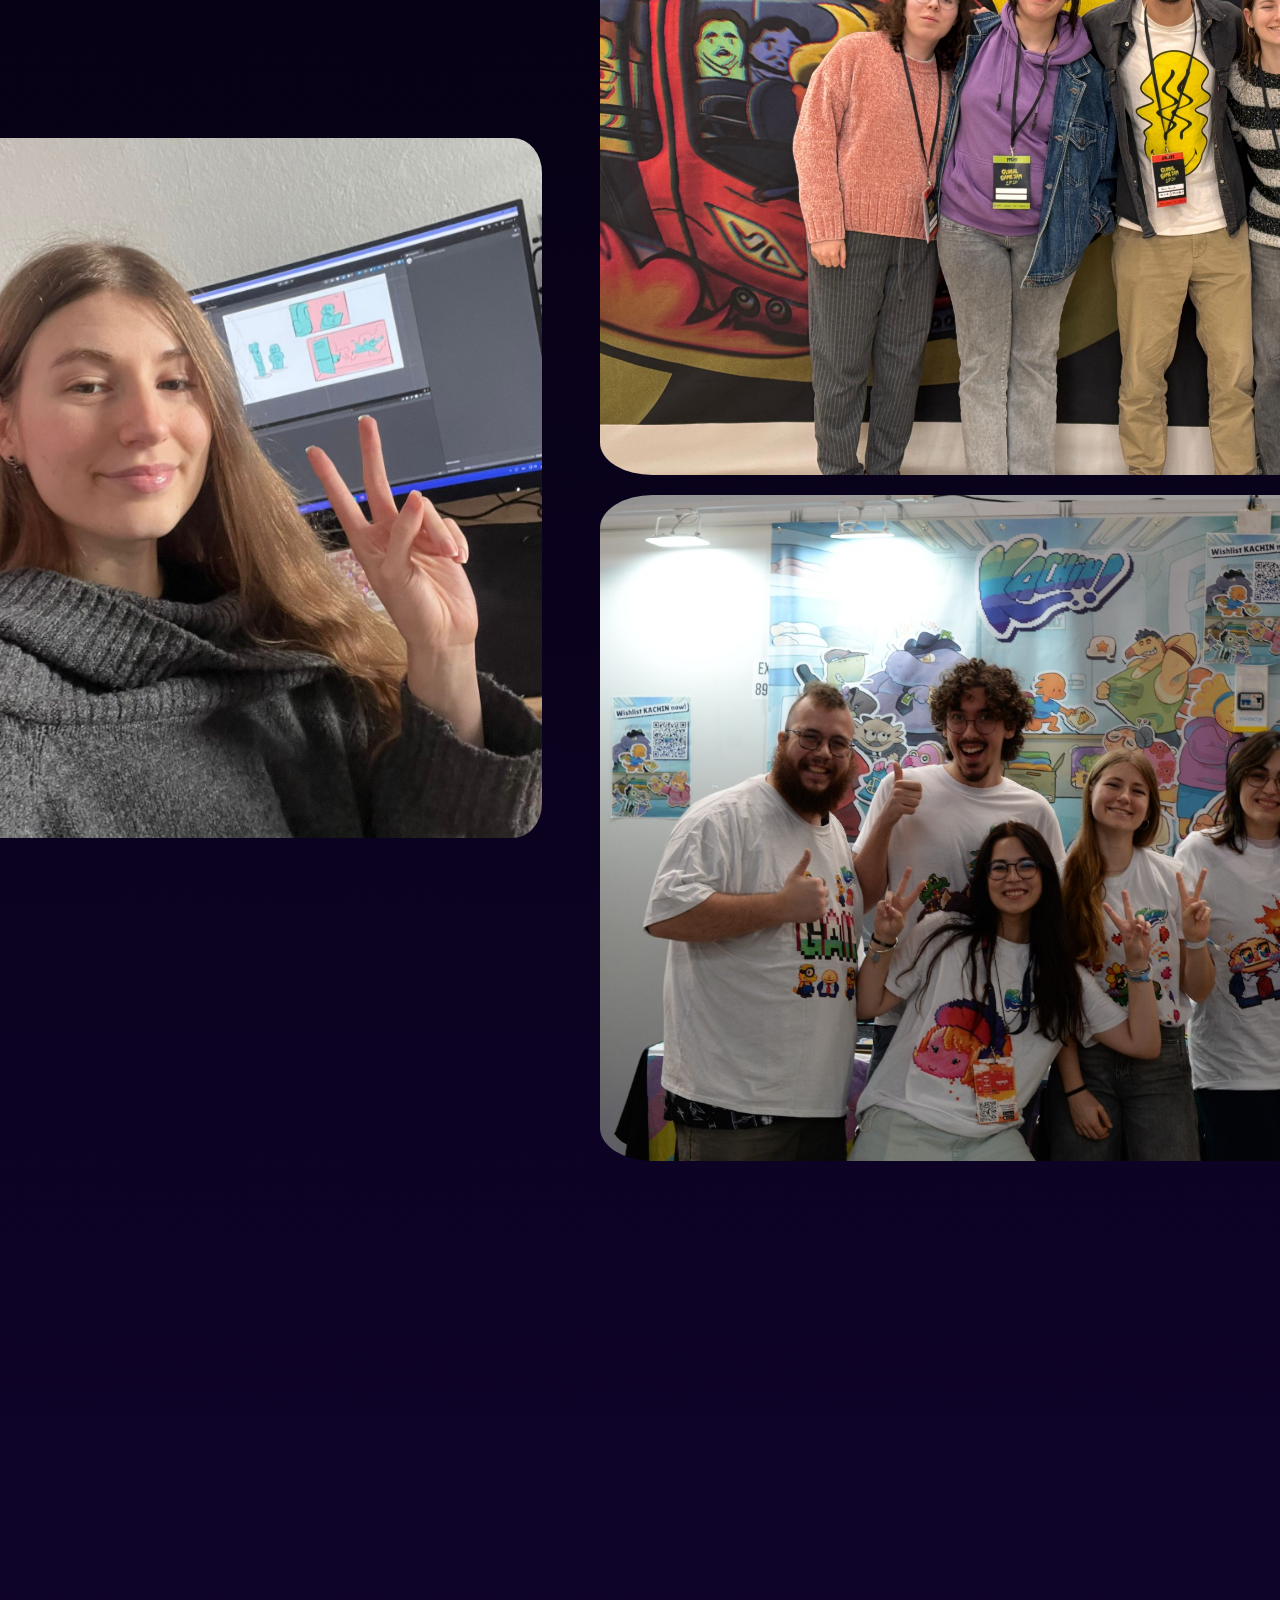
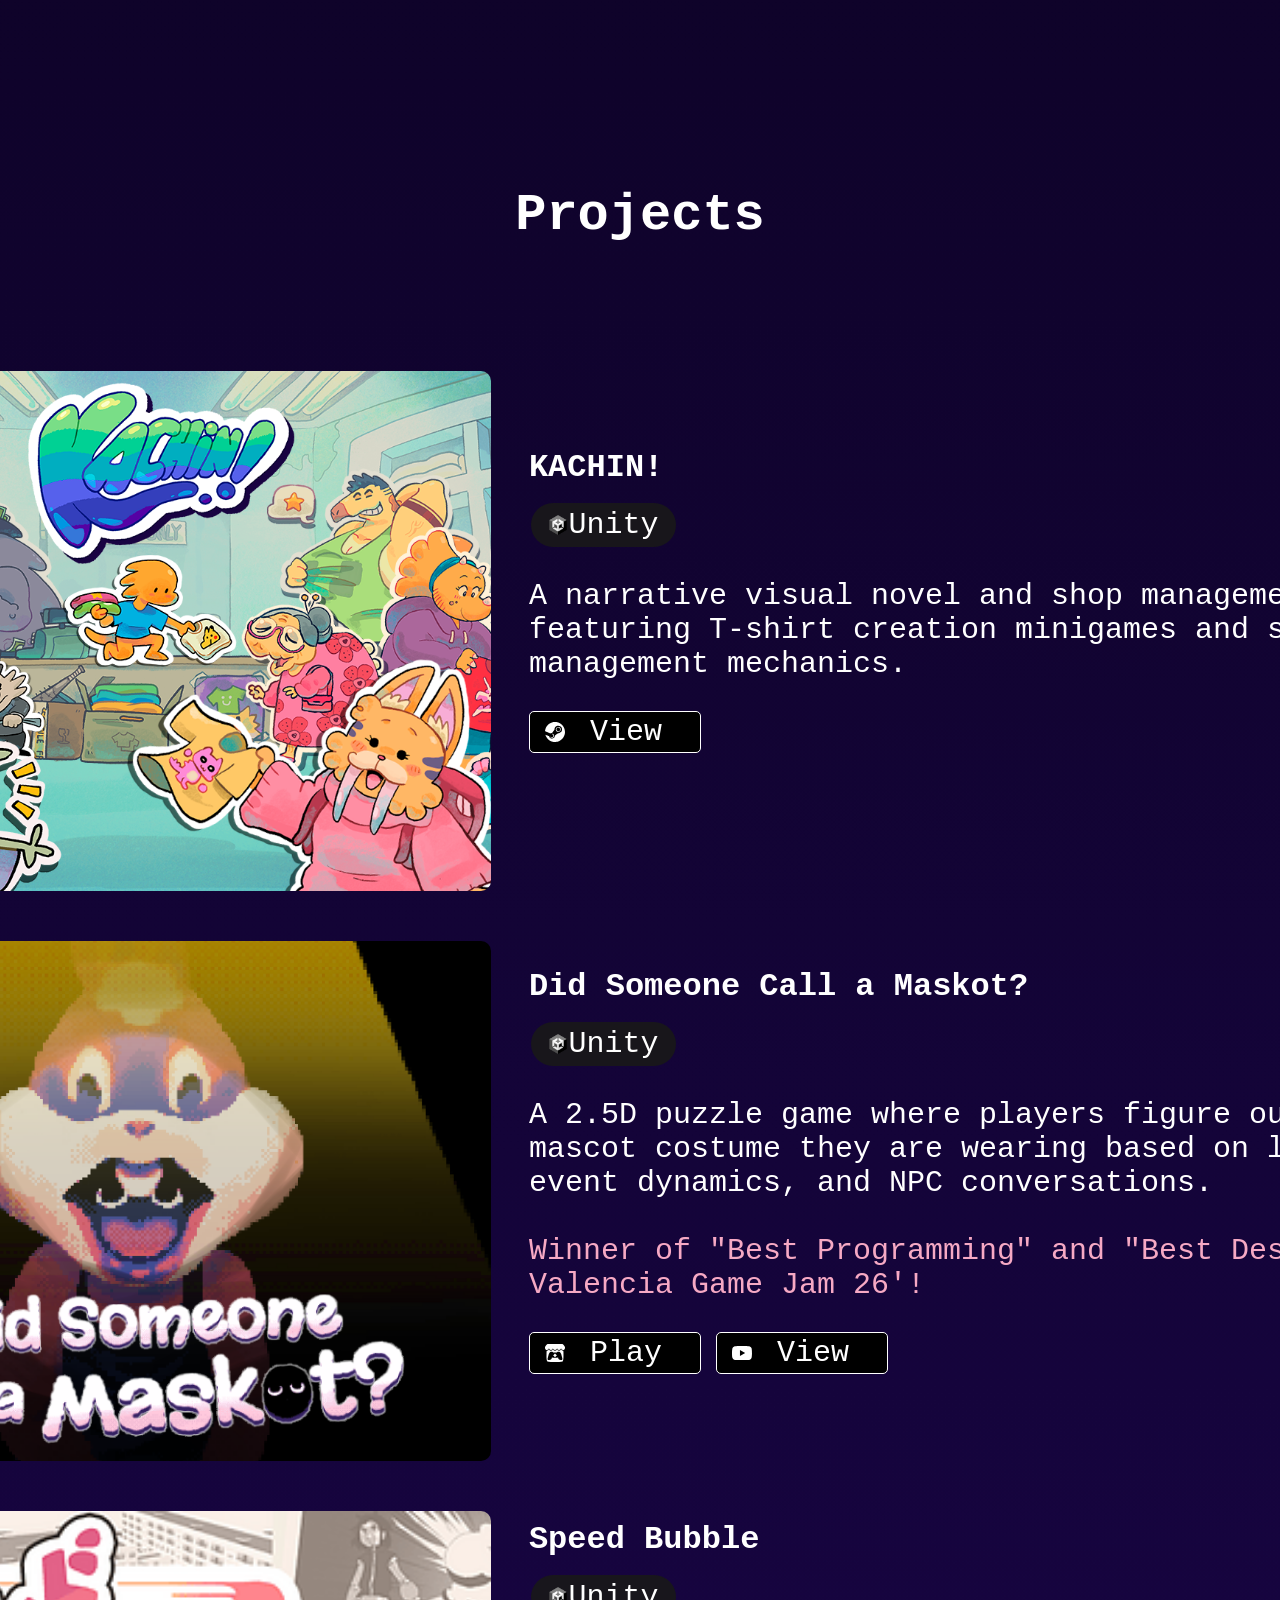
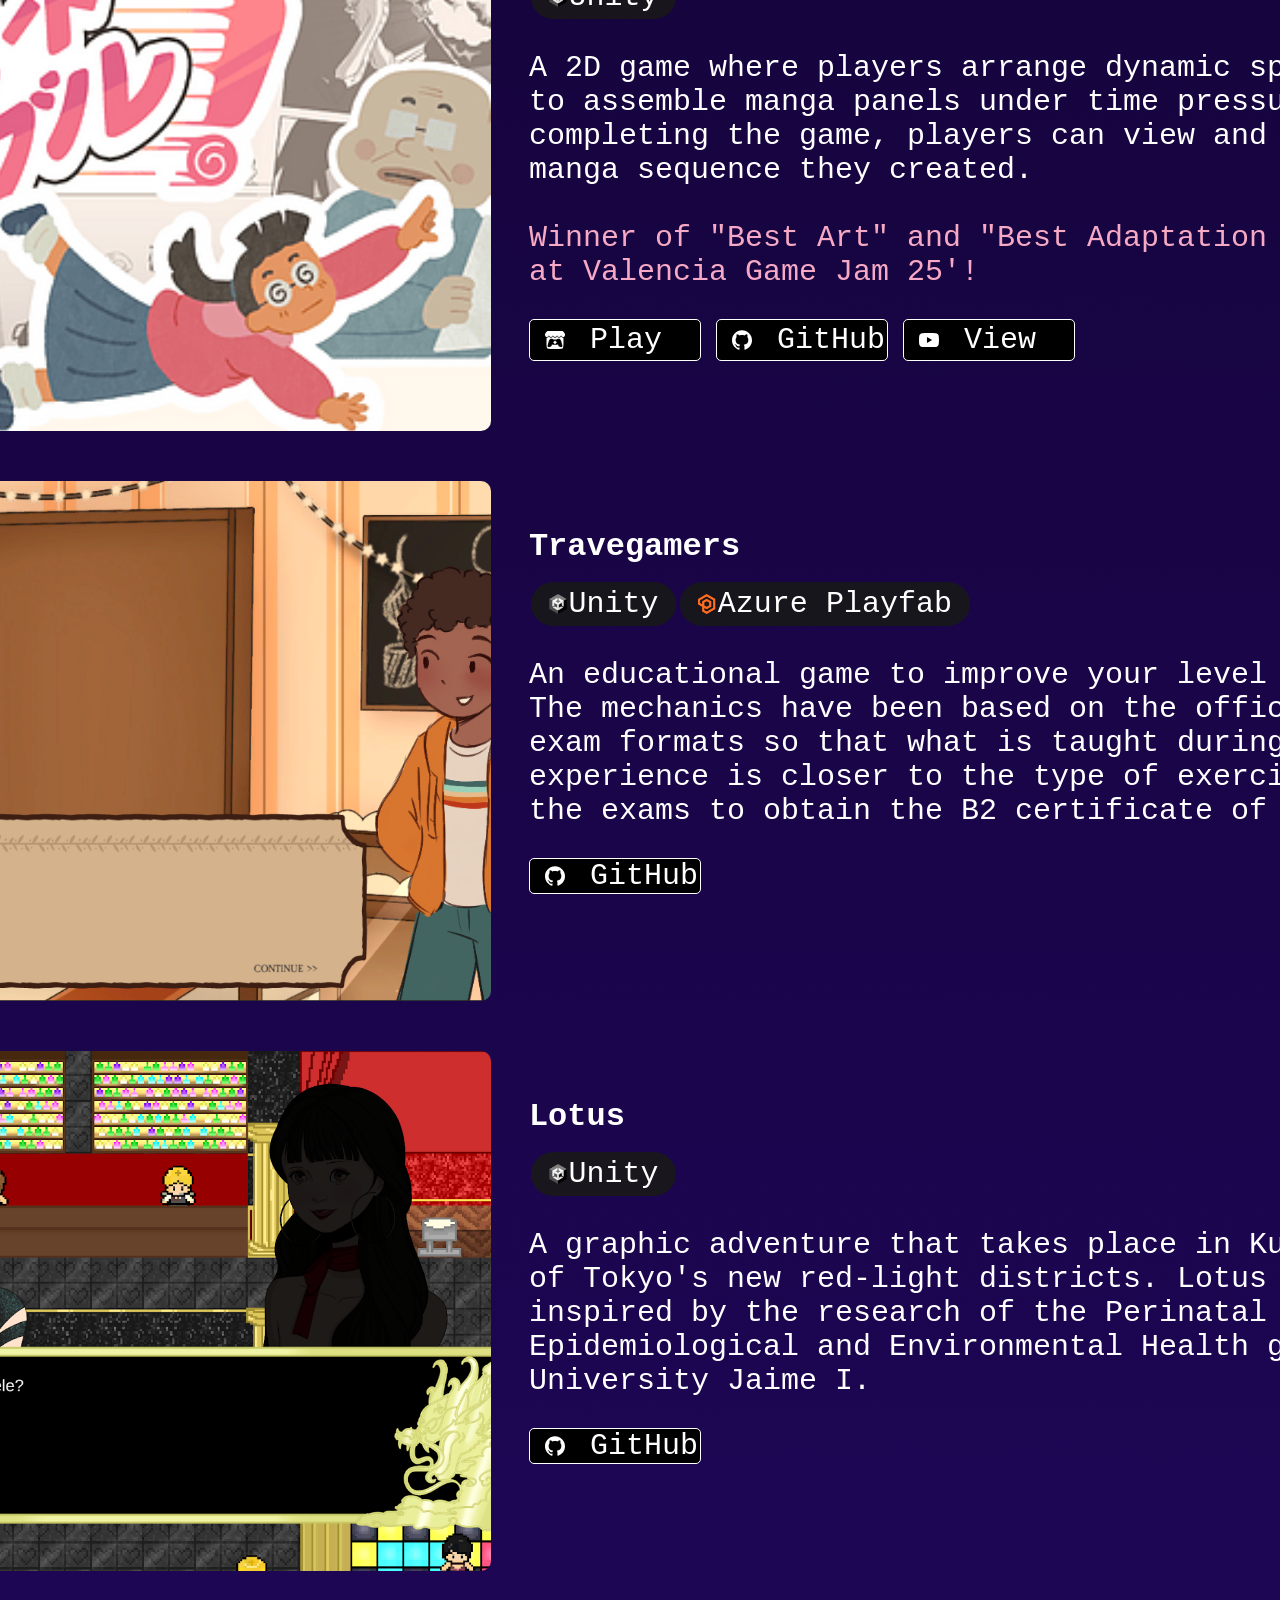
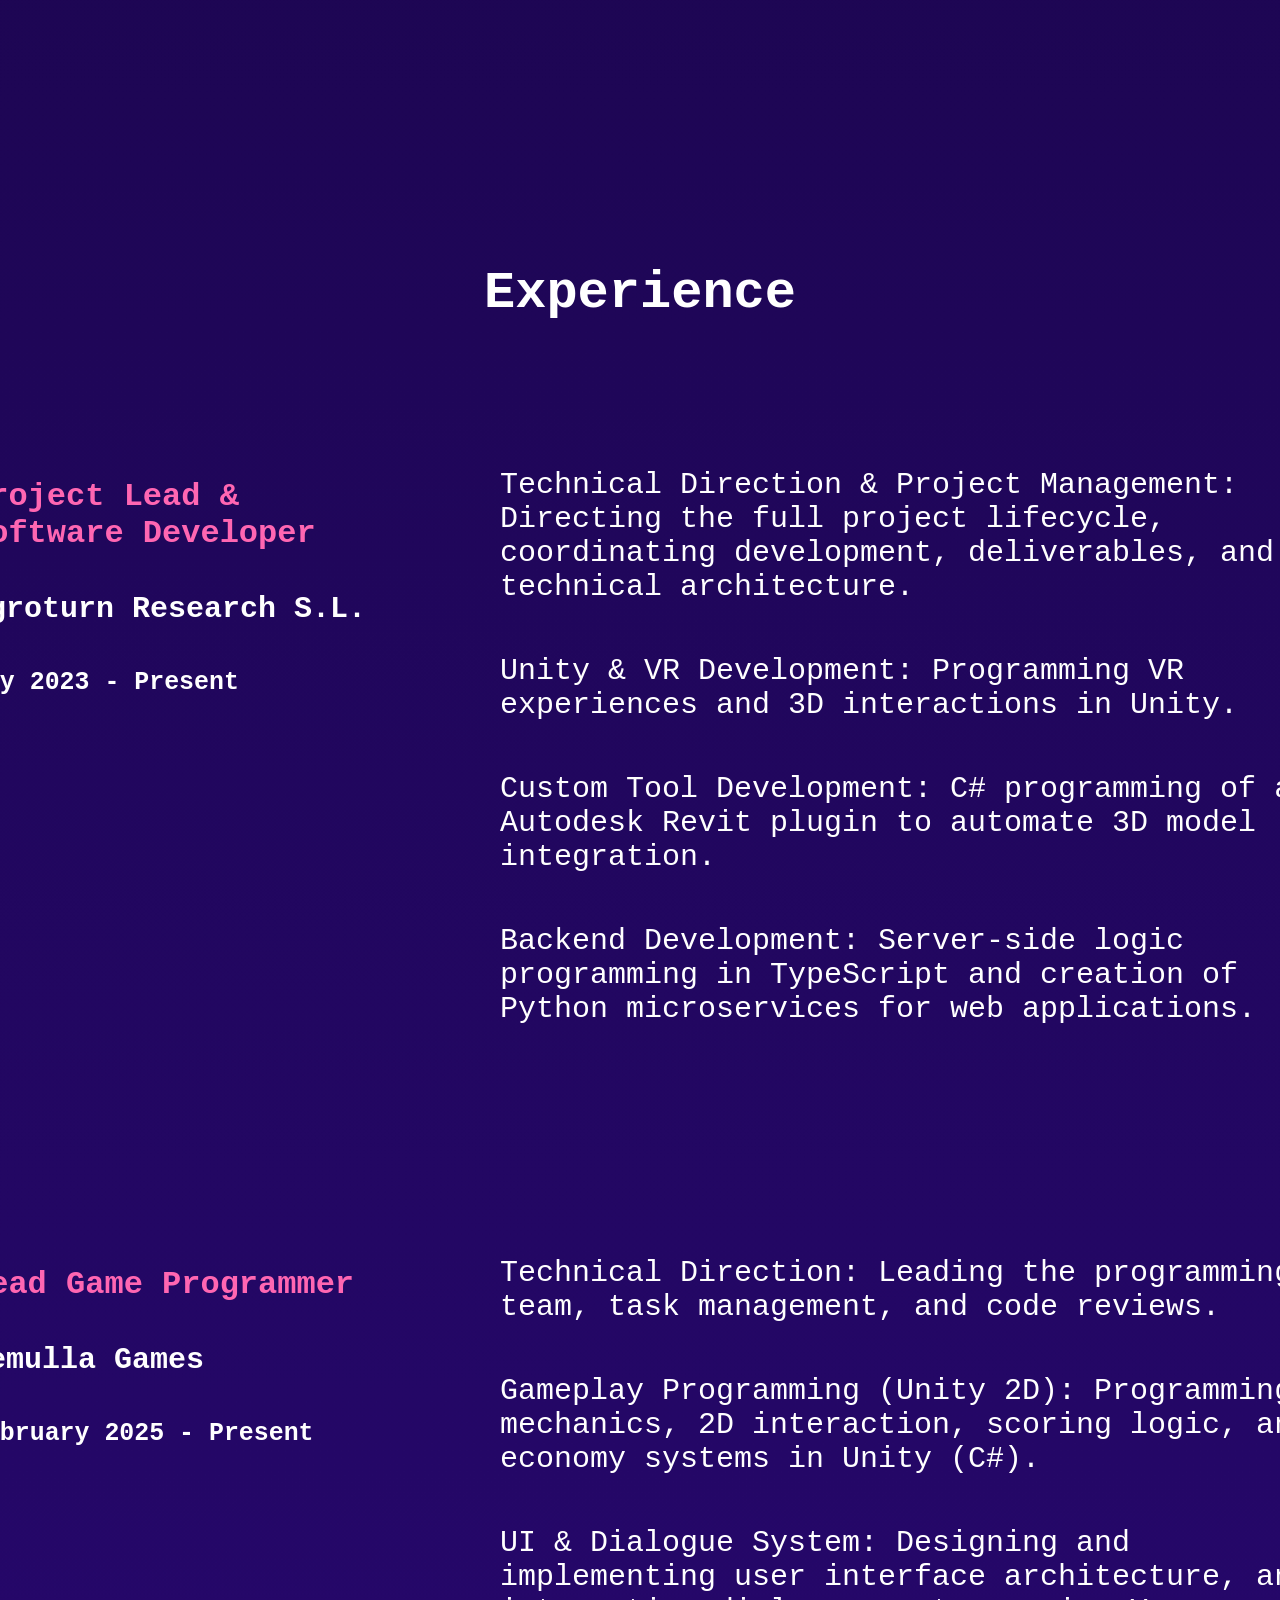
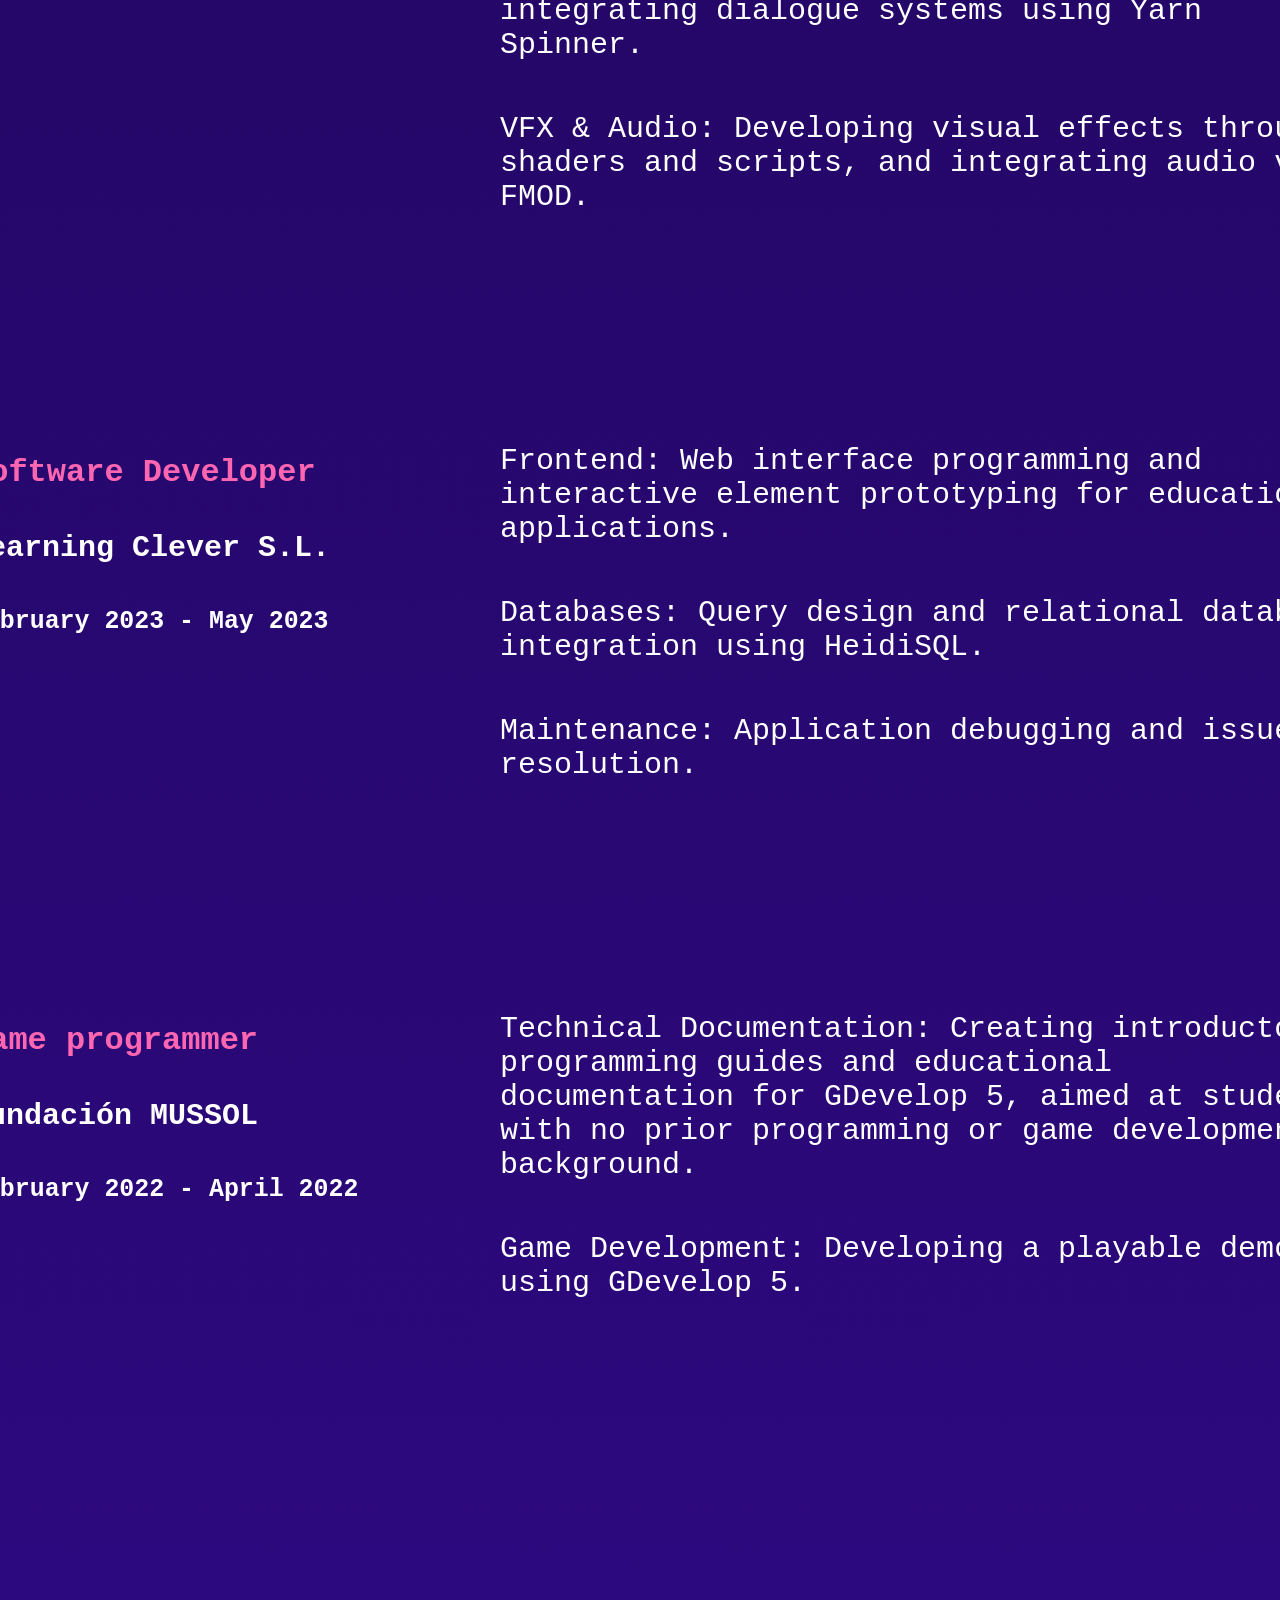
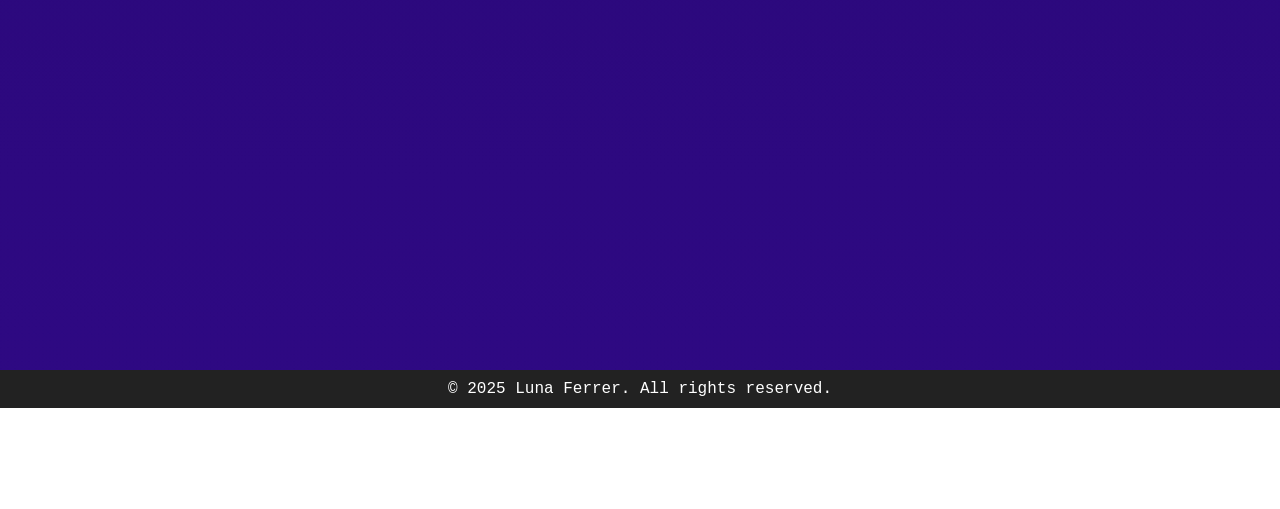
==== commit d26c9acd: "Add new projects, adjust texts and fix some divs" ====
--- a/main.html
+++ b/main.html
@@ -29,12 +29,18 @@
         <h2>About Me</h2>
         <div class="about">
           <div>
-            <p class="p-about">I'm a passionate game developer who not only loves<br> making games but also playing them.
-              With solid<br> experience in Unity, I enjoy bringing ideas to life<br> through code,
-              crafting engaging gameplay mechanics,<br> and optimizing performance.<br><br>
-              Take a look at my projects and see what I've been working on!
+            <p class="p-about">Hi! I’m a passionate Game Developer who not only loves making games,<br>
+            but also playing them. While RPGs are my absolute favorite genre to<br>
+            play, as a developer I enjoy the technical challenge of building all<br>
+            kinds of genres, whether in 2D or 3D. When developing, my main focus<br>
+            is on building gameplay mechanics, designing UI architectures, and<br>
+            adding responsive interface effects that make interactions feel great.<br><br>
+            Beyond development, I love attending video game conventions and jams<br>
+            to connect with other professionals in the industry and discover new<br>
+            amazing projects.<br><br>
+            Take a look at my projects below to see what I’ve been working on!<br>
             </p>
-            <div class="about-display">
+            <div class="about-display" style="display: flex; flex-direction: row;">
               <a class="social" href="https://github.com/LunaFrrr">
                 <img width="30" src="images/buttons/github.svg" alt="Github">
               </a>
@@ -45,14 +51,79 @@
                 <img width="30" src="images/social/gmail.svg" alt="Mail">
               </a>  
             </div>
-          </div>          
-          <img class="image-me" height="400" src="images/Luna.jpeg" alt="Luna">
+          </div>
+          <div style="display: flex; flex-direction: row; align-items: center; gap: 20px;">
+            <div>
+              <img class="image-me" height="700" src="images/Luna.jpeg" alt="Luna">
+            </div>        
+            <div style="display: flex; flex-direction: column; justify-content: center; gap: 20px;">
+              <img class="image-me" style="height: 652px; flex-shrink: 0; object-fit: cover;" src="images/ggj.jpg" alt="Luna">
+              <img class="image-me" style="height: 666px; flex-shrink: 0; object-fit: cover;" src="images/indie.jpg" alt="Luna">
+            </div>
+          </div>
         </div>
       </div>
       <div id="projects" class="div-classes">
         <h2>Projects</h2>
         <div>
           <ol>
+             <li>
+              <div class="container-img">
+                <img class="img-project" src="images/projects/kachin.png" alt="Maskot">
+              </div>
+              <div class="info-text-projects">
+                <h3>KACHIN!</h3>
+                <div>
+                  <ul class="ul-languages">
+                    <li class="li-project">
+                      <img width="20" src="images/language/unity.png" alt="Unity">
+                      <span>Unity</span>
+                    </li>
+                  </ul>
+                </div>
+                <p>A narrative visual novel and shop management simulator featuring T-shirt creation minigames and shop management mechanics.
+                <!-- <br><br> <span class="lighter-text">Winner of "Best Programming" and "Best Design" at Valencia Game Jam 26'!</span> -->
+                <div class="li-game-options">
+                  <a class="a-project" href="https://store.steampowered.com/app/3082440/KACHIN/">
+                    <img class="img-button" width="20" src="images/buttons/steam.svg" alt="Steam">
+                    <span>View</span>
+                  </a>
+                </div>
+              </div>
+            </li>
+            <li>
+              <div class="container-img">
+                <img class="img-project" src="images/projects/maskot.png" alt="Maskot">
+              </div>
+              <div class="info-text-projects">
+                <h3>Did Someone Call a Maskot?</h3>
+                <div>
+                  <ul class="ul-languages">
+                    <li class="li-project">
+                      <img width="20" src="images/language/unity.png" alt="Unity">
+                      <span>Unity</span>
+                    </li>
+                  </ul>
+                </div>
+                <p>A 2.5D puzzle game where players figure out which mascot costume they are wearing based on location, event dynamics, and NPC conversations.
+                  <br><br> <span class="lighter-text">Winner of "Best Programming" and "Best Design" at Valencia Game Jam 26'!</span>
+                </p>
+                <div class="li-game-options">
+                  <a class="a-project" href="https://remullagames.itch.io/did-someone-call-a-maskot">
+                    <img class="img-button" width="20" src="images/buttons/itchio.svg" alt="Itchio">
+                    <span>Play</span>
+                  </a>
+                  <!-- <a class="a-project" href="https://github.com/LunaFrrr/SpeedBubbles">
+                    <img class="img-button" width="20" src="images/buttons/github.svg" alt="Github">
+                    <span>GitHub</span>
+                  </a> -->
+                  <a class="a-project" href="https://www.youtube.com/watch?v=vTRZ4l00CeY">
+                    <img class="img-button" width="20" src="images/buttons/youtube.svg" alt="Youtube">
+                    <span>View</span>
+                  </a>
+                </div>
+              </div>
+            </li>
             <li>
               <div class="container-img">
                 <img class="img-project" src="images/projects/speed-bubble.png" alt="Speed-Bubble">
@@ -67,7 +138,7 @@
                     </li>
                   </ul>
                 </div>
-                <p>Speed Bubble is a fast-paced experience where you try to make sense of the ridiculous dialogues in a manga. Layout the speech bubbles (there are over 50!) as best as you can and have fun reading the nonsense you just put together.
+                <p>A 2D game where players arrange dynamic speech bubbles to assemble manga panels under time pressure. Upon completing the game, players can view and read the full manga sequence they created.
                   <br><br> <span class="lighter-text">Winner of "Best Art" and "Best Adaptation to the Theme" at Valencia Game Jam 25'!</span>
                 </p>
                 <div class="li-game-options">
@@ -141,26 +212,46 @@
           <ol>
             <li>
               <div class="div-experience">
-                <h3 class="pink-text">App developer</h3>
-                <h4>Agroturn BV</h4>
+                <h3 class="pink-text">Project Lead & Software Developer</h3>
+                <h4>Agroturn Research S.L.</h4>
                 <h5>May 2023 - Present</h5>
               </div>
               <div class="info-text">
-                Development of virtual reality applications in Unity, with an emphasis on performance optimization.<br><br>
-                Programming of services for a web application in Python.<br><br>
-                Creation and development of a custom plugin for Revit.
-              </div>
-            </li>
-            <li>
-              <div class="div-experience">
-                <h3 class="pink-text">Front end developer</h3>
+              <ul>
+                <li>Technical Direction & Project Management: Directing the full project lifecycle, coordinating development, deliverables, and technical architecture.</li>
+                <li>Unity & VR Development: Programming VR experiences and 3D interactions in Unity.</li>
+                <li>Custom Tool Development: C# programming of an Autodesk Revit plugin to automate 3D model integration.</li>
+                <li>Backend Development: Server-side logic programming in TypeScript and creation of Python microservices for web applications.</li>
+              </ul>
+            </div>
+            </li>
+            <li>
+              <div class="div-experience">
+                <h3 class="pink-text">Lead Game Programmer</h3>
+                <h4>Remulla Games</h4>
+                <h5>February 2025 - Present</h5>
+              </div>
+              <div class="info-text">
+              <ul>
+                <li>Technical Direction: Leading the programming team, task management, and code reviews.</li>
+                <li>Gameplay Programming (Unity 2D): Programming mechanics, 2D interaction, scoring logic, and economy systems in Unity (C#).</li>
+                <li>UI & Dialogue System: Designing and implementing user interface architecture, and integrating dialogue systems using Yarn Spinner.</li>
+                <li>VFX & Audio: Developing visual effects through shaders and scripts, and integrating audio via FMOD.</li>
+              </ul>  
+            </div>
+            </li>
+            <li>
+              <div class="div-experience">
+                <h3 class="pink-text">Software Developer</h3>
                 <h4>Learning Clever S.L.</h4>
                 <h5>February 2023 - May 2023</h5>
               </div>
               <div class="info-text">
-                Project development with HTML5, CSS3 and JavaScript.<br><br>
-                Review of publications. <br><br>
-                Daily incident management.
+              <ul>
+                <li>Frontend: Web interface programming and interactive element prototyping for educational applications.</li>
+                <li>Databases: Query design and relational database integration using HeidiSQL.</li>
+                <li>Maintenance: Application debugging and issue resolution.</li>
+              </ul>
               </div>
             </li>
             <li>
@@ -170,9 +261,10 @@
                 <h5>February 2022 - April 2022</h5>
               </div>
               <div class="info-text">
-                Gameplay and User Interface implementation.<br><br>
-                Designed game mechanics for serious games.<br><br>
-                Creation of programmig guides for GDevelop 5.
+                <ul>
+                  <li>Technical Documentation: Creating introductory programming guides and educational documentation for GDevelop 5, aimed at students with no prior programming or game development background.</li>
+                  <li>Game Development: Developing a playable demo using GDevelop 5.</li>
+                </ul>
               </div>
             </li>
         </div>
--- a/style.css
+++ b/style.css
@@ -36,22 +36,22 @@
 }
 
 .info-text { 
-  margin: 0cm;
-  padding: 0;
+  margin: -60px;
+  padding-bottom: 200px;
   border: 0;
   flex-direction: column;   
   justify-content: center;
-  width: 500px;
+  width: 1000px;
 } 
 
 .info-text-projects { 
   margin: 0cm;
-  padding: 0;
+  padding-top: 80px;
   border: 0;
   flex-direction: column;   
   justify-content: center;
   display: flex;
-  width: 600px;
+  width: 1000px;
   height: 300px;
 } 
 
@@ -61,7 +61,7 @@
     flex-direction: column;
     align-items: center; 
     justify-content: center; 
-    height: 40vh;
+    height: 45vh;
   }
   
   .css-typing h1 {
@@ -226,7 +226,7 @@
   }
 
   .about-display {
-    display: flex;
+    display: inline;
     flex-direction: row;
     justify-content: flex-start;
     margin-left: 60px;
@@ -239,7 +239,7 @@
   .div-classes {
     color: white;
     margin: 200px;
-    font-size: 18px;
+    font-size: 30px;
     flex-direction: column; 
     display: flex;
     align-items: center; 
@@ -278,11 +278,11 @@
 
   .a-project {
     font-family: 'Fira Code', monospace;
-    width: 150px;
+    width: 170px;
     height: 40px;
     margin-right: 15px;
     color: white;
-    font-size: 14px;
+    font-size: 30px;
     background-color: black;
     border-radius: 5px;
     display: flex;
@@ -294,7 +294,7 @@
 
   .a-header {
     font-family: 'Fira Code', monospace;
-    font-size: 18px;
+    font-size: 30px;
     color: white;
     margin-right: 35px;
     margin-top: 25px;
@@ -312,14 +312,15 @@
   .li-project {
     align-items: center; 
     justify-content: center; 
-    width: 75px;
-    background-color: #000000;
+    width: 135px;
+    background-color: rgba(25, 25, 25, 0.9);
     border-radius: 9999px;
     padding: 5px;
     margin: 2px;
     display: flex;
     list-style: none;
   }
+  
 
 .image-me{
   border-radius: 5%;
@@ -331,8 +332,8 @@
   display: inline-block;
   border-radius: 10px; 
   position: relative;
-  width: 400px;
-  height: 770;
+  width: 700px;
+  height: 520px;
   margin-right: 1cm;
 }
 
@@ -353,8 +354,8 @@
   .li-larger-project {
     align-items: center; 
     justify-content: center; 
-    width: 150px;
-    background-color: #000000;
+    width: 280px;
+    background-color: rgba(25, 25, 25, 0.9);
     border-radius: 9999px;
     padding: 5px;
     margin: 2px;
@@ -364,7 +365,7 @@
 
 
   .div-experience {
-    width: 200px;
+    width: 400px;
     margin-right: 100px;
   }
 
@@ -386,3 +387,22 @@
     margin: 0;
   }
 
+  h1 {
+    font-size: 72px;
+  }
+
+  h2 {
+    font-size: 52px;
+  }
+
+  h3 {
+    font-size: 32px;
+  }
+
+  li{
+    margin: 50px;
+  }
+/* 
+  ul{
+    padding: 0px;
+  } */
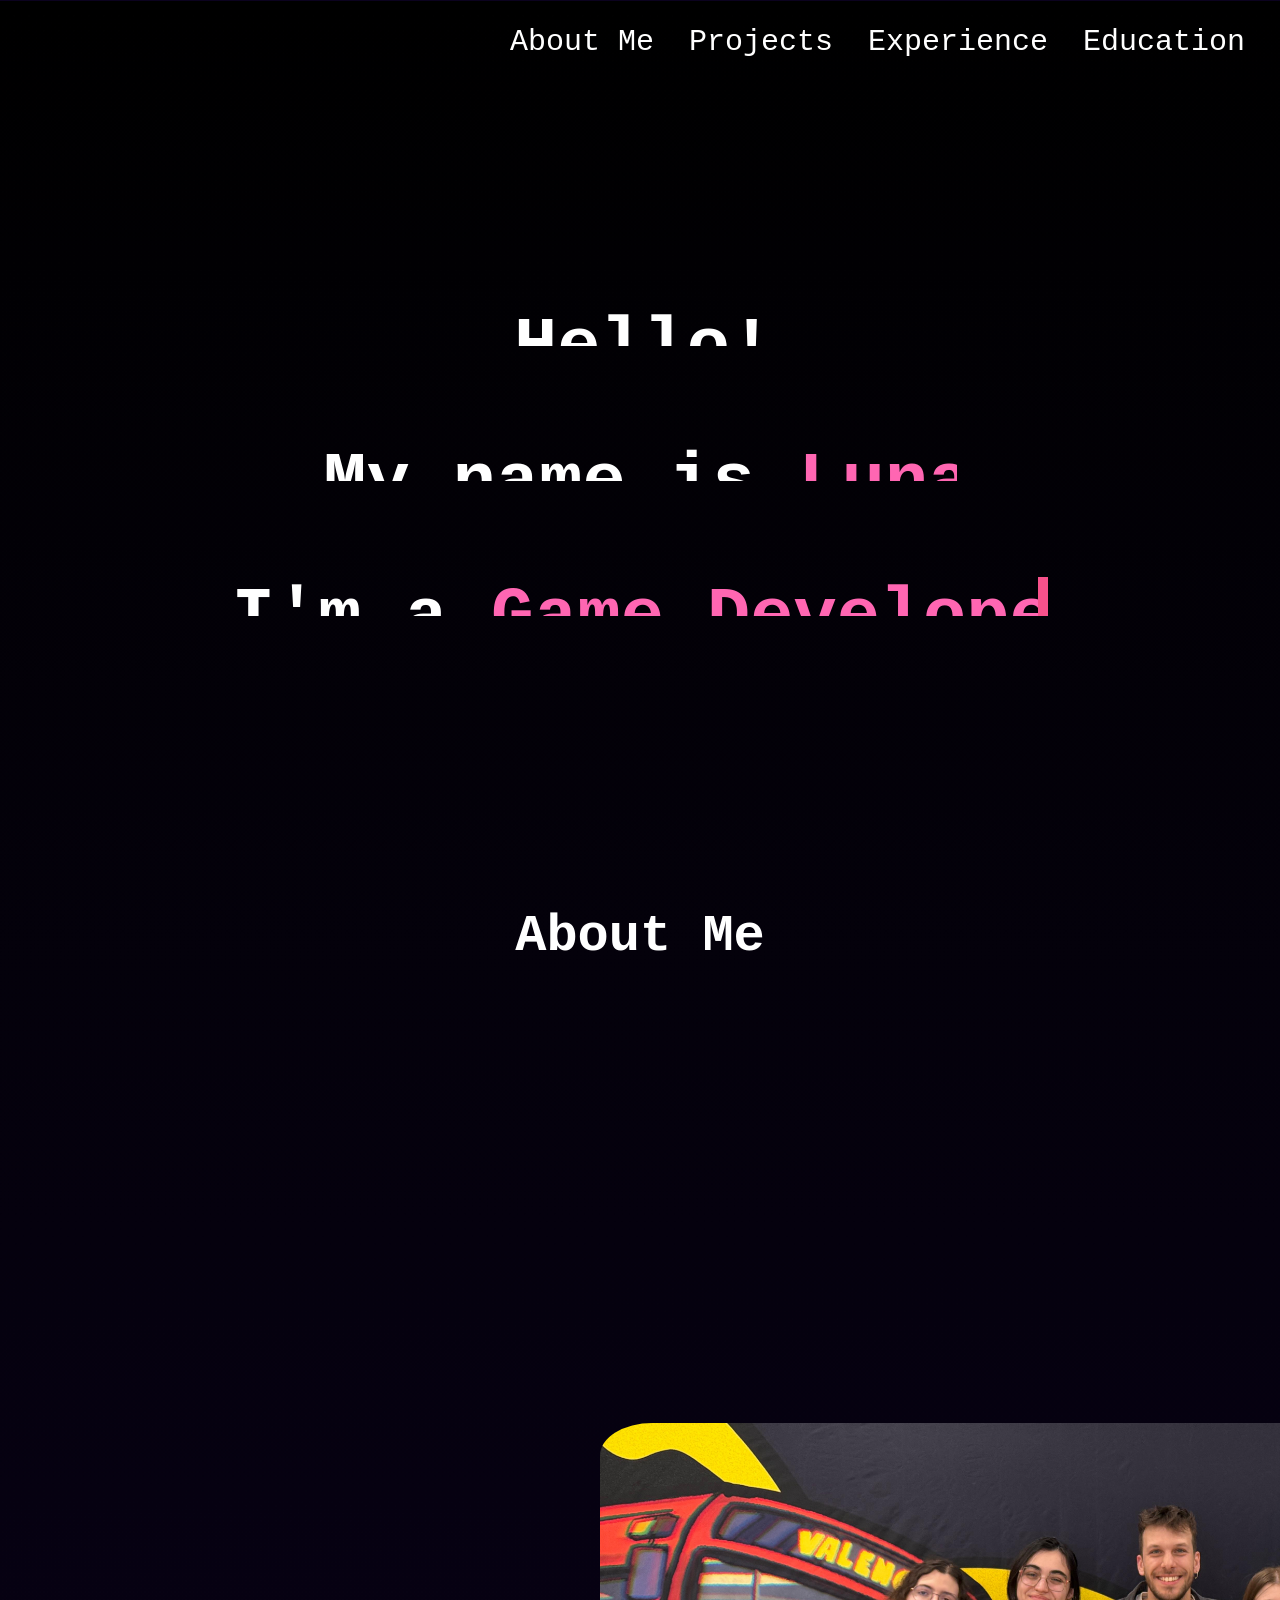
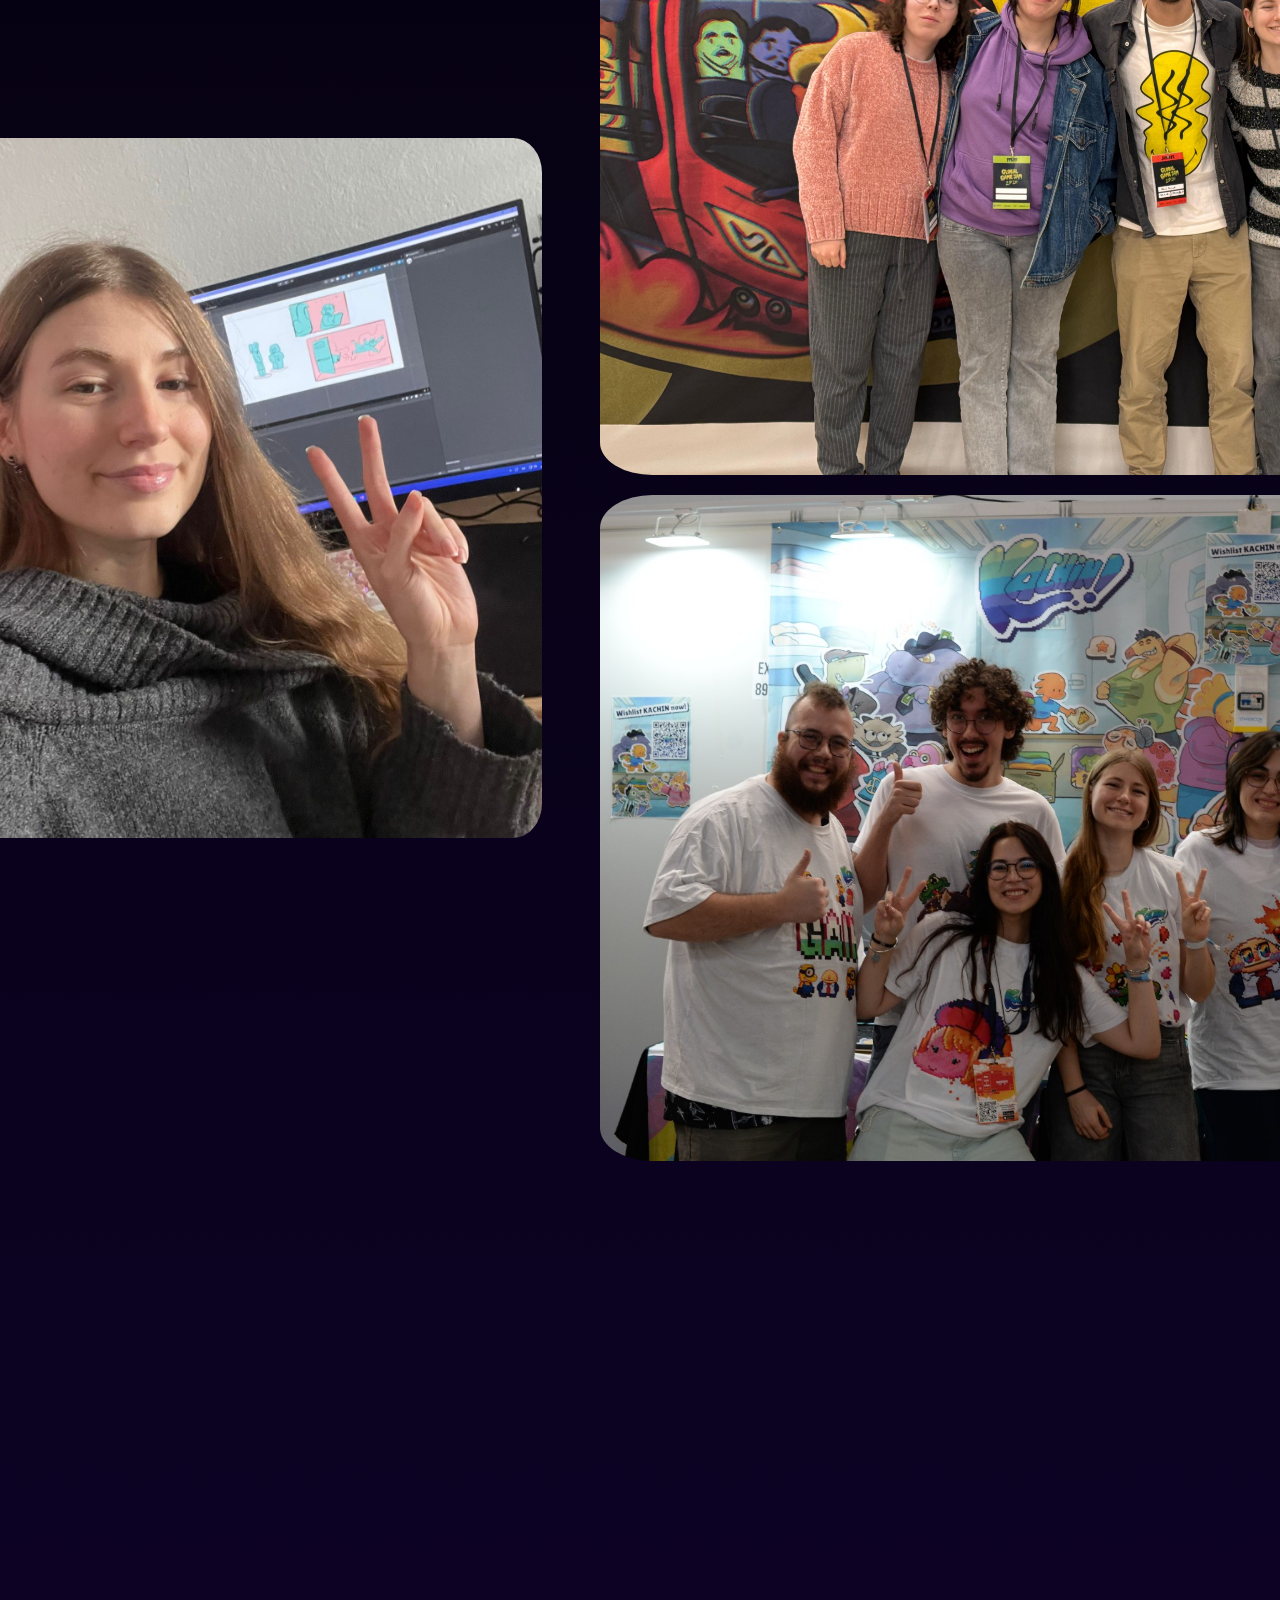
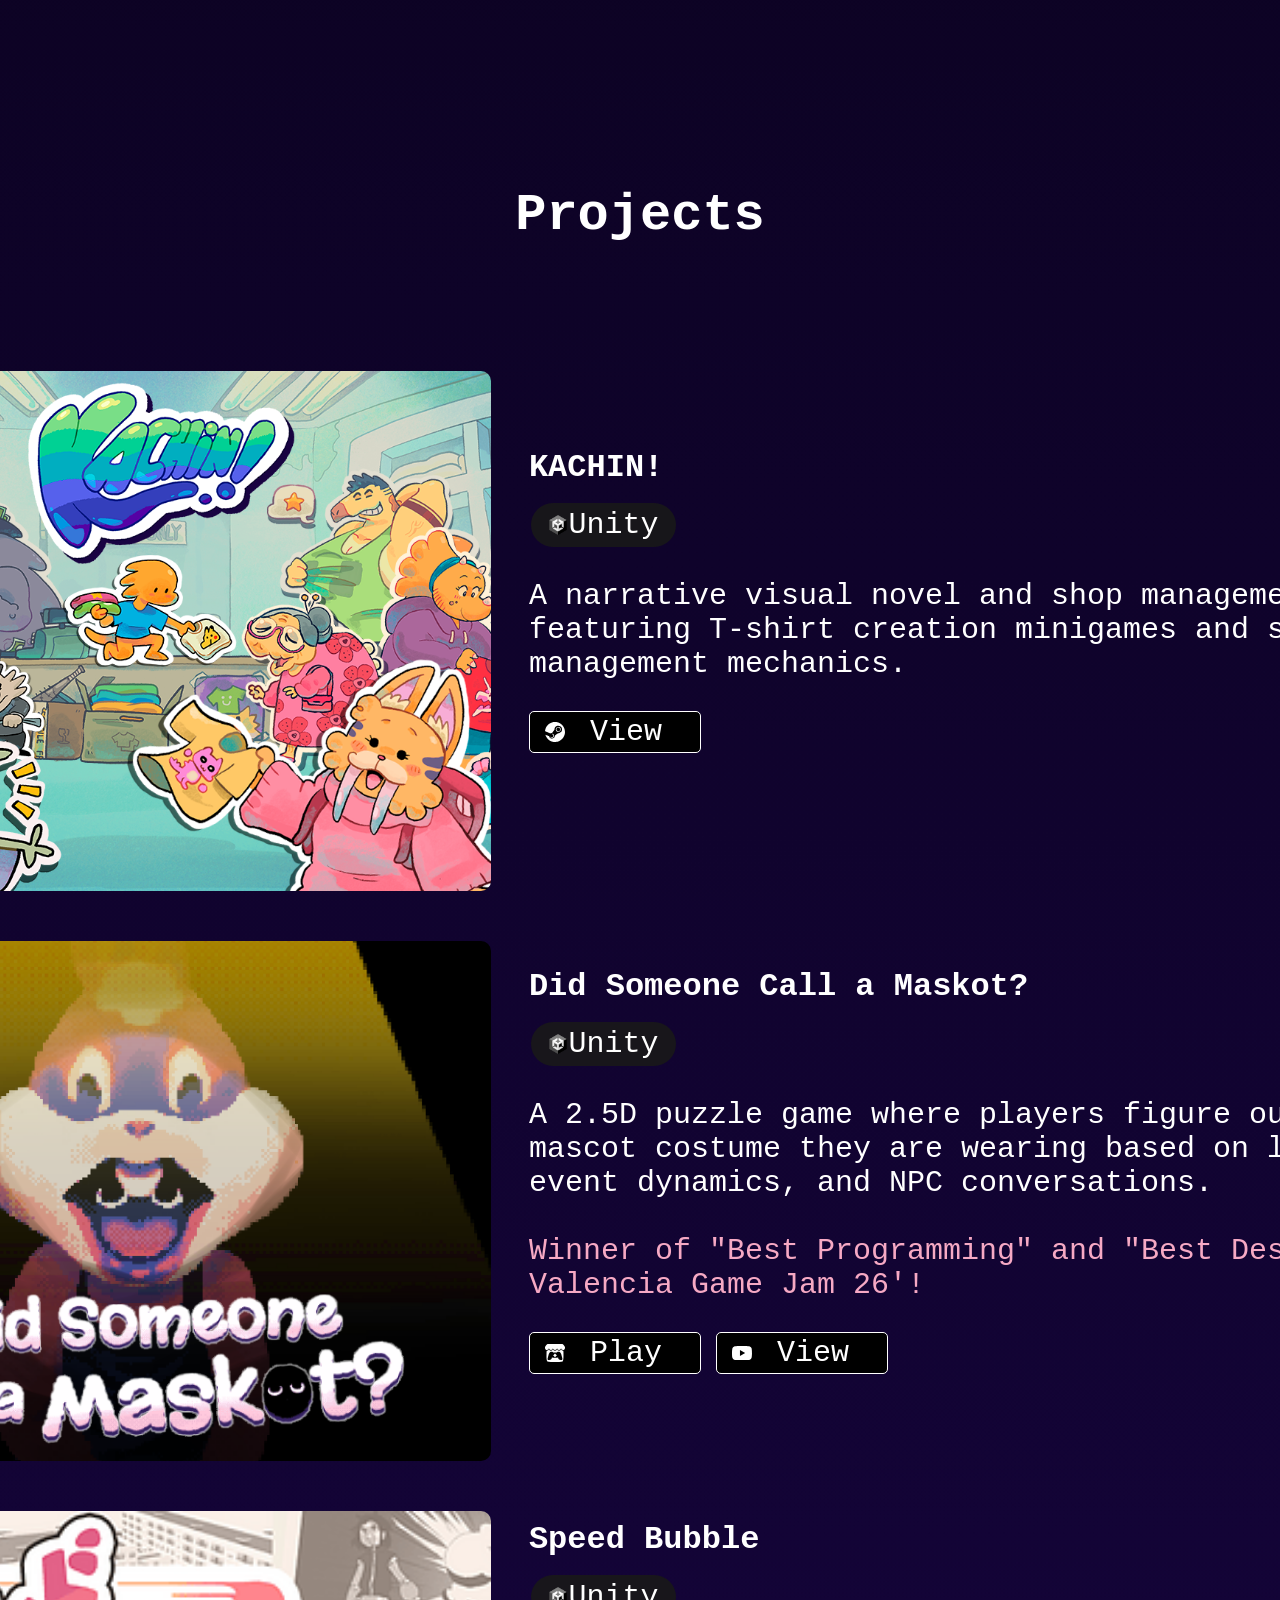
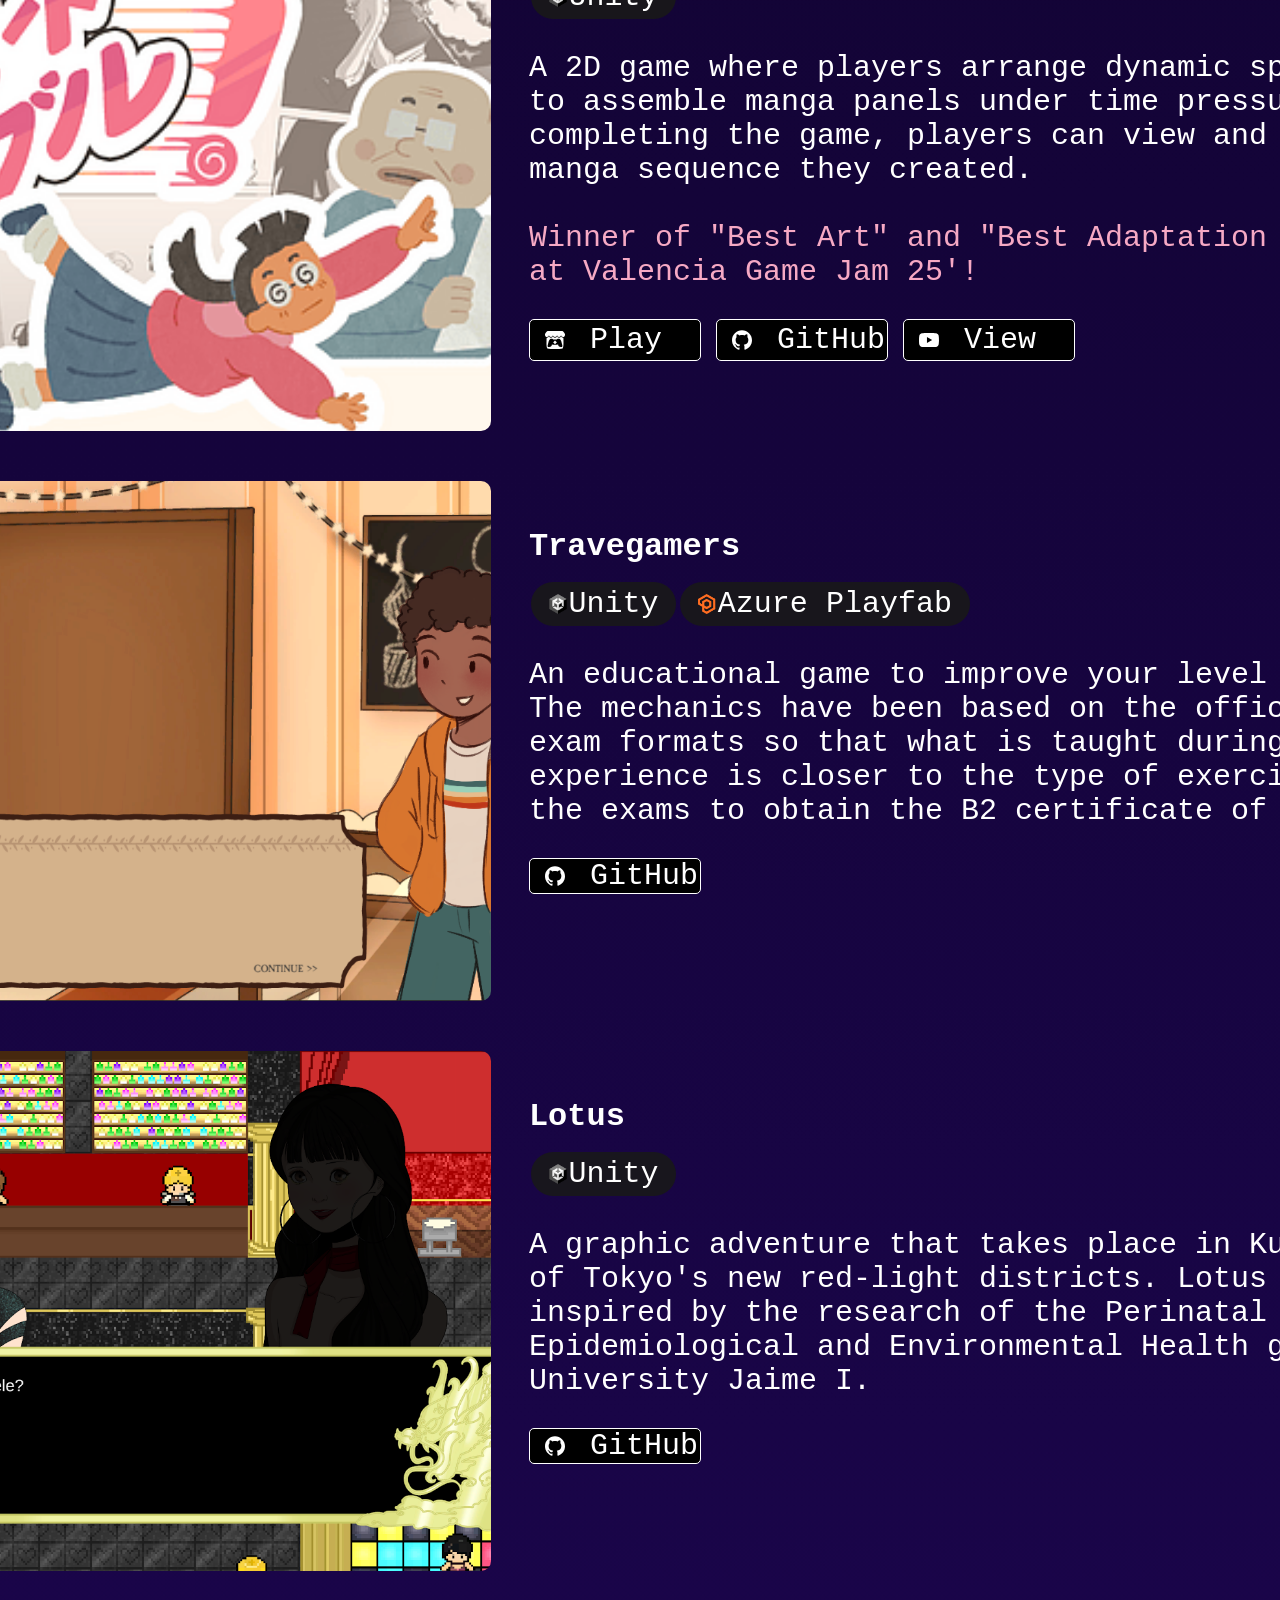
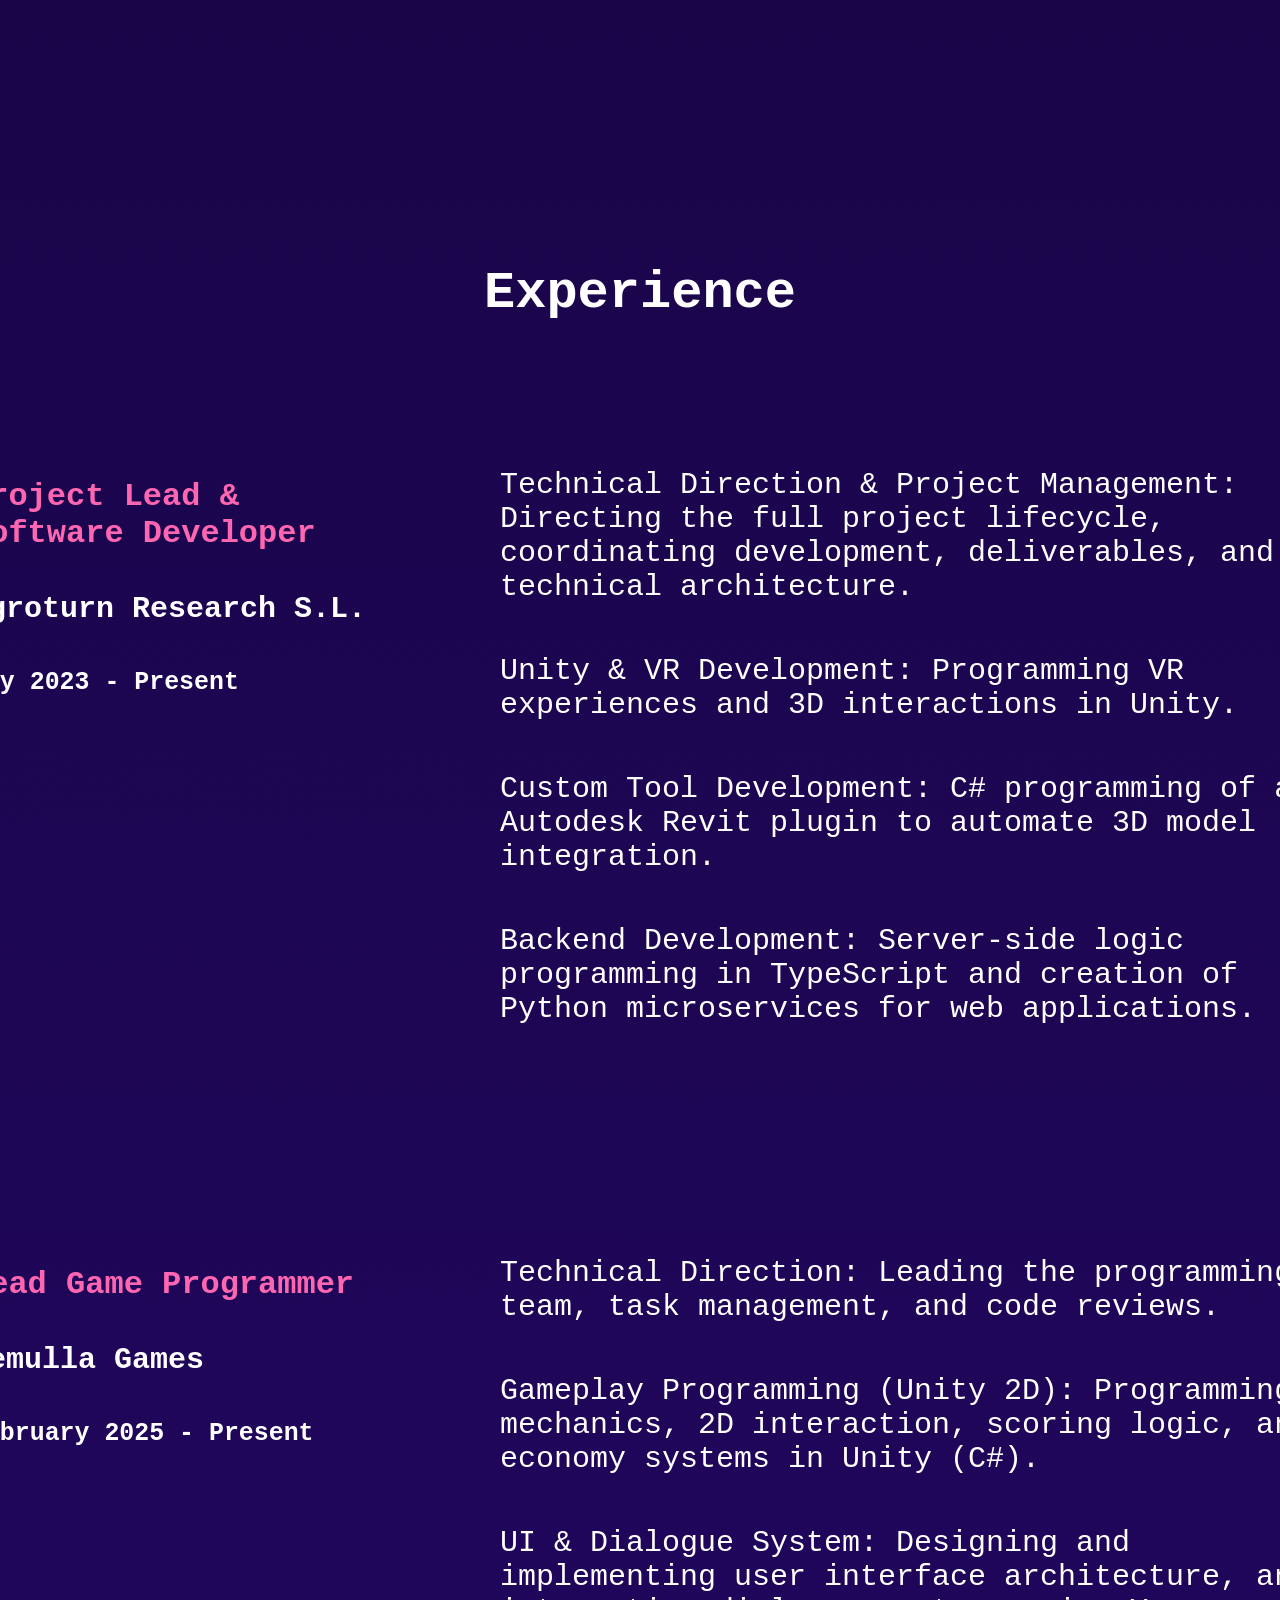
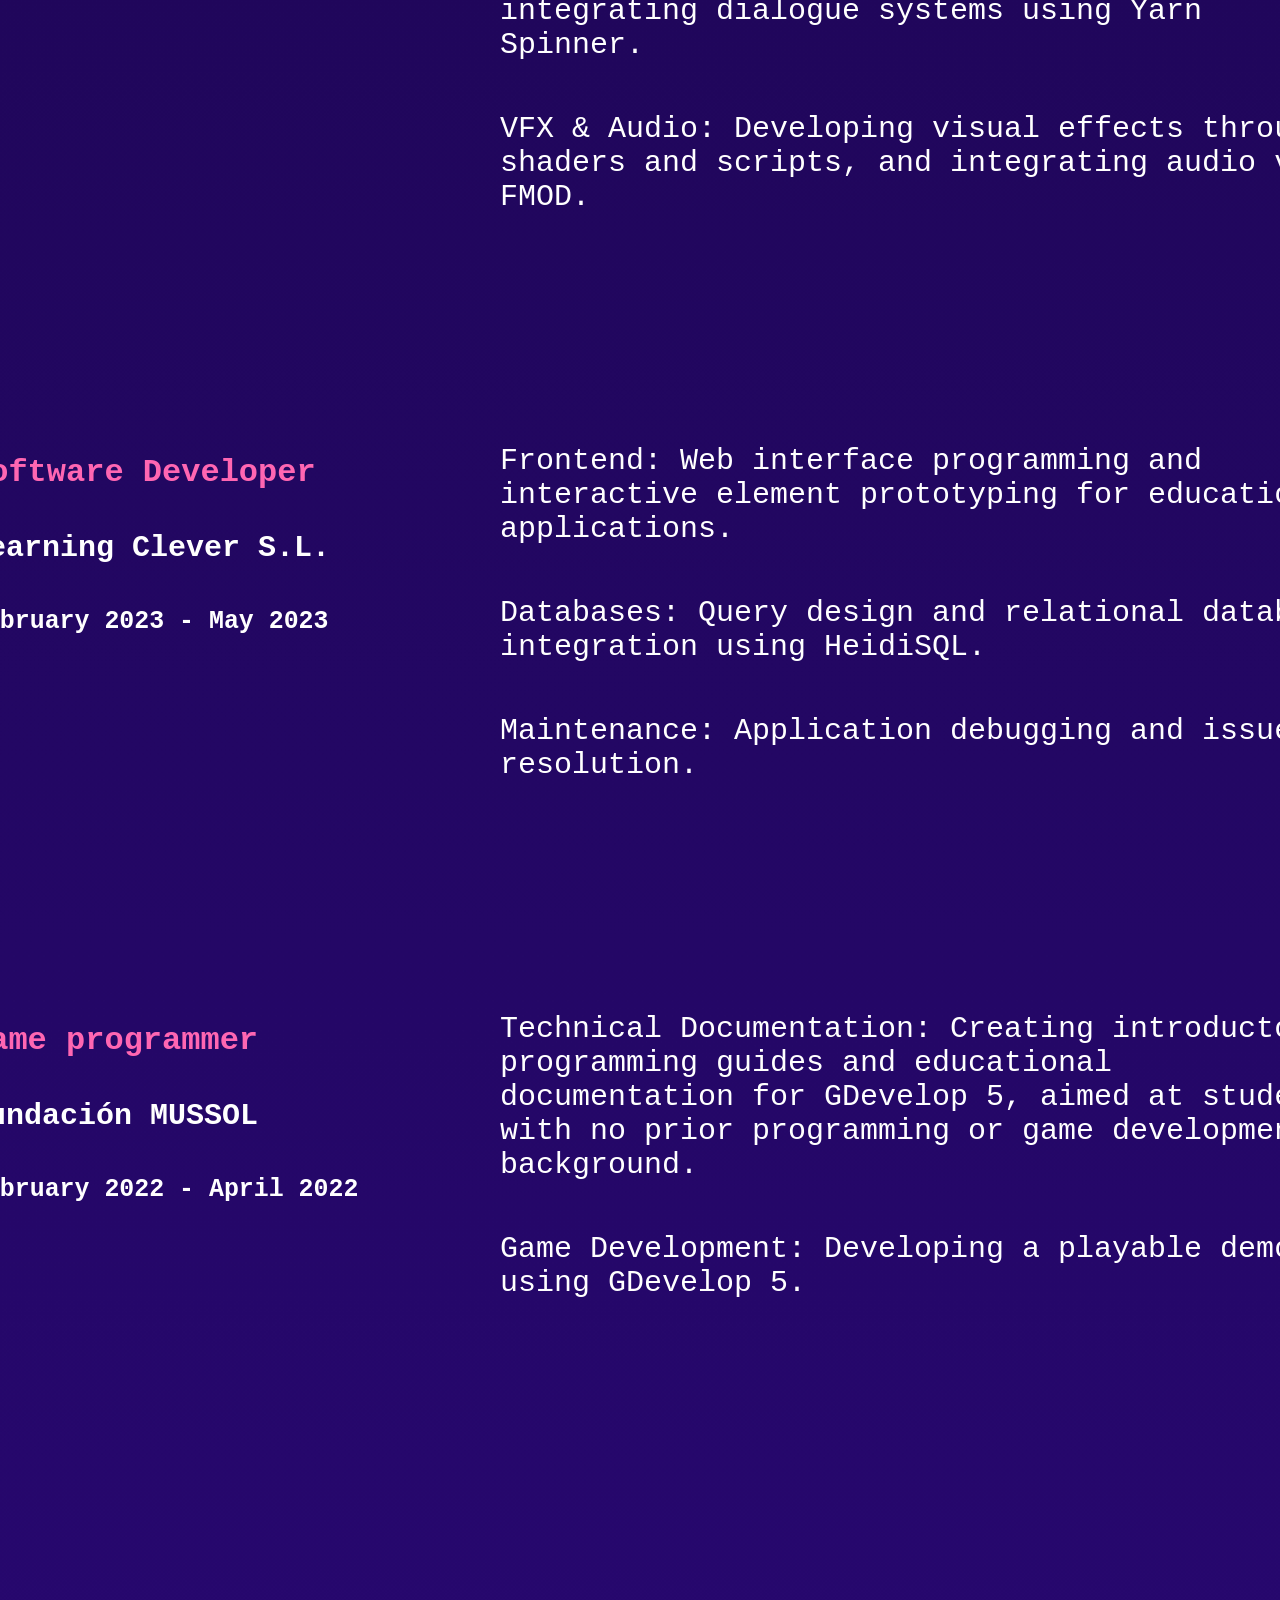
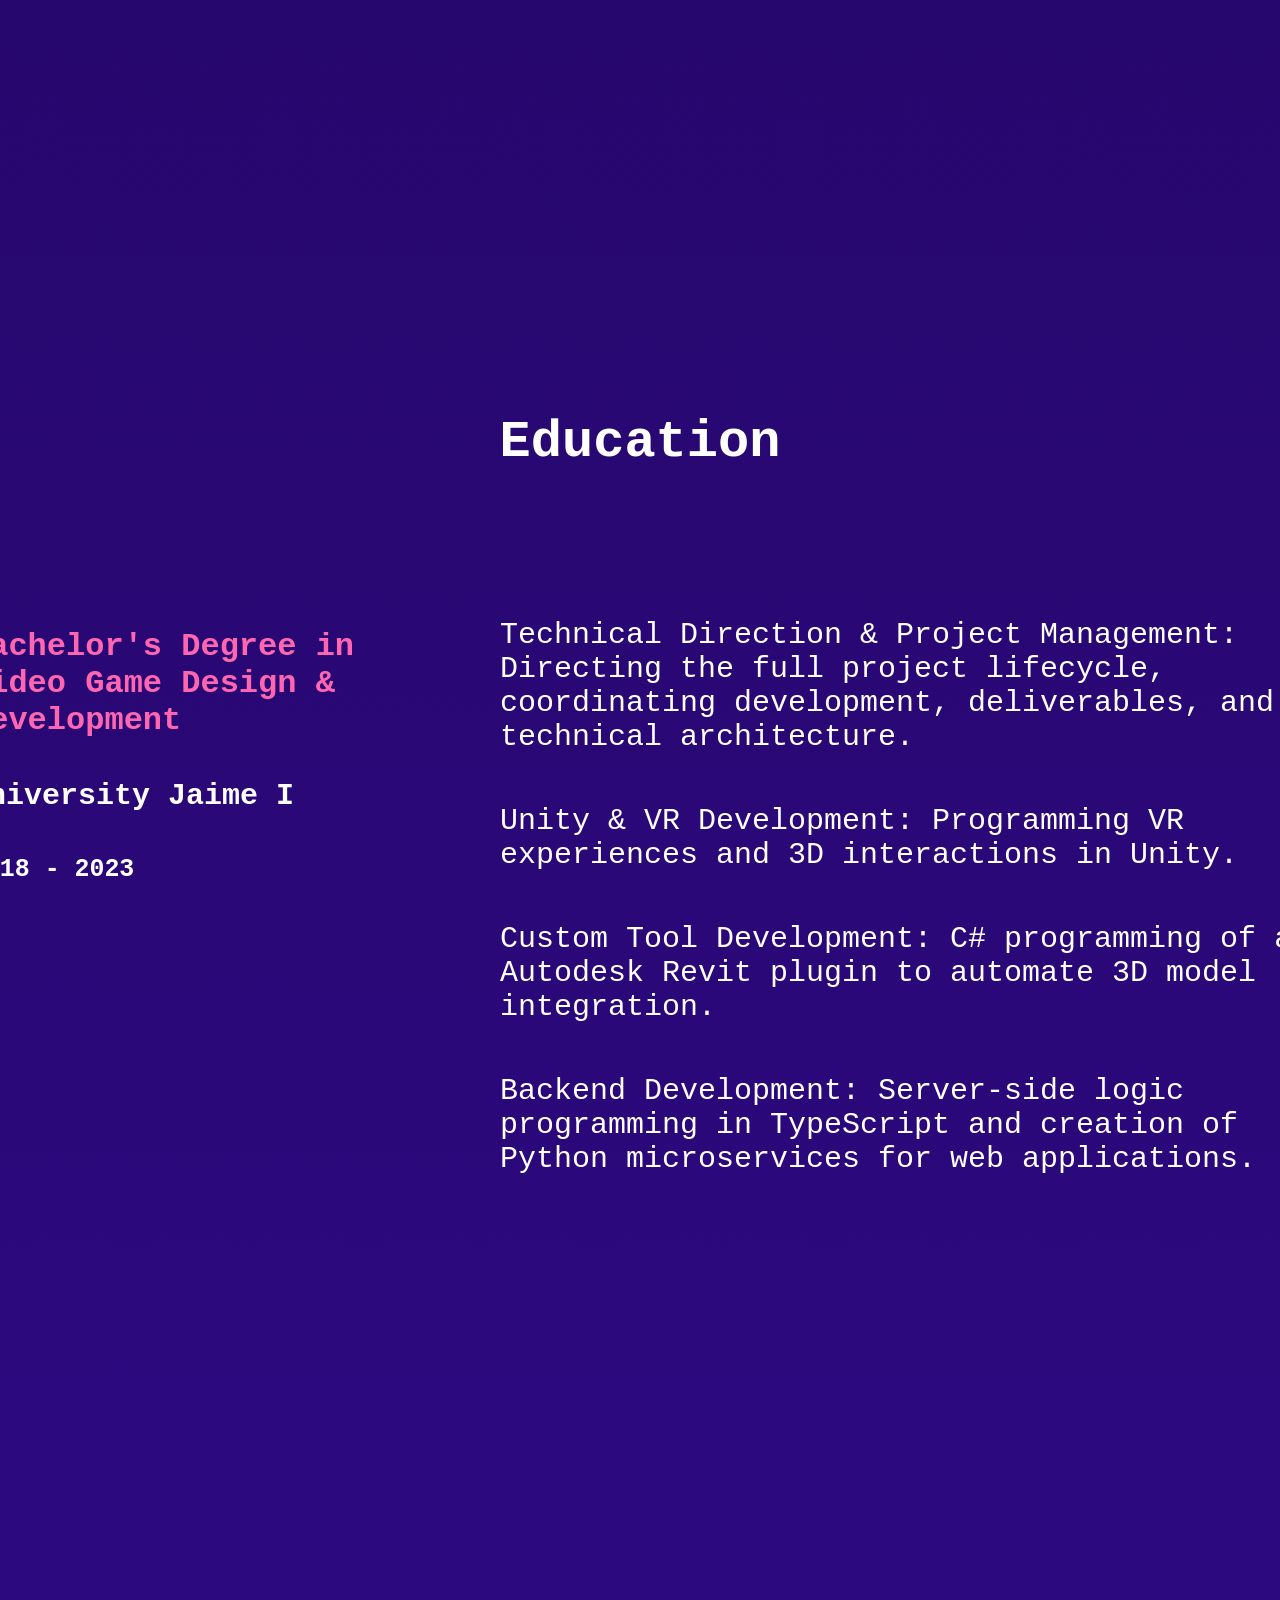
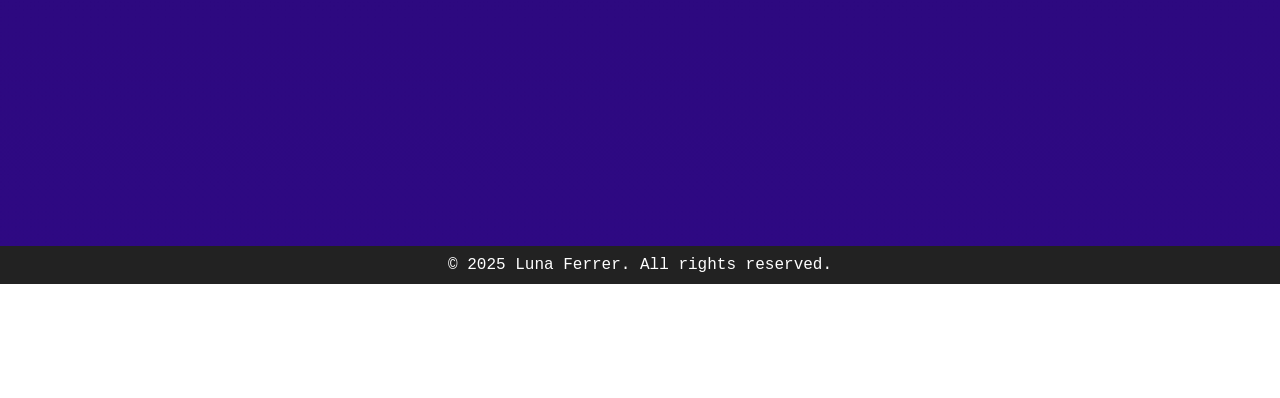
==== commit c7e198b4: "Update main.html" ====
--- a/main.html
+++ b/main.html
@@ -12,6 +12,7 @@
       <a href="#about-me" class="a-header">About Me</a>
       <a href="#projects" class="a-header">Projects</a>
       <a href="#experience" class="a-header">Experience</a>
+      <a href="#education" class="a-header">Education</a>
     </nav>
   </header>
     <div class="css-typing div-classes">
@@ -268,6 +269,25 @@
               </div>
             </li>
         </div>
+          <div id="education" class="div-classes">
+          <h2>Education</h2>
+          <ol>
+            <li>
+              <div class="div-experience">
+                <h3 class="pink-text">Bachelor's Degree in Video Game Design & Development</h3>
+                <h4>University Jaime I</h4>
+                <h5>2018 - 2023</h5>
+              </div>
+              <div class="info-text">
+              <ul>
+                <li>Technical Direction & Project Management: Directing the full project lifecycle, coordinating development, deliverables, and technical architecture.</li>
+                <li>Unity & VR Development: Programming VR experiences and 3D interactions in Unity.</li>
+                <li>Custom Tool Development: C# programming of an Autodesk Revit plugin to automate 3D model integration.</li>
+                <li>Backend Development: Server-side logic programming in TypeScript and creation of Python microservices for web applications.</li>
+              </ul>
+            </div>
+            </li>
+        </div>
       </div>
 </body>
 <footer>
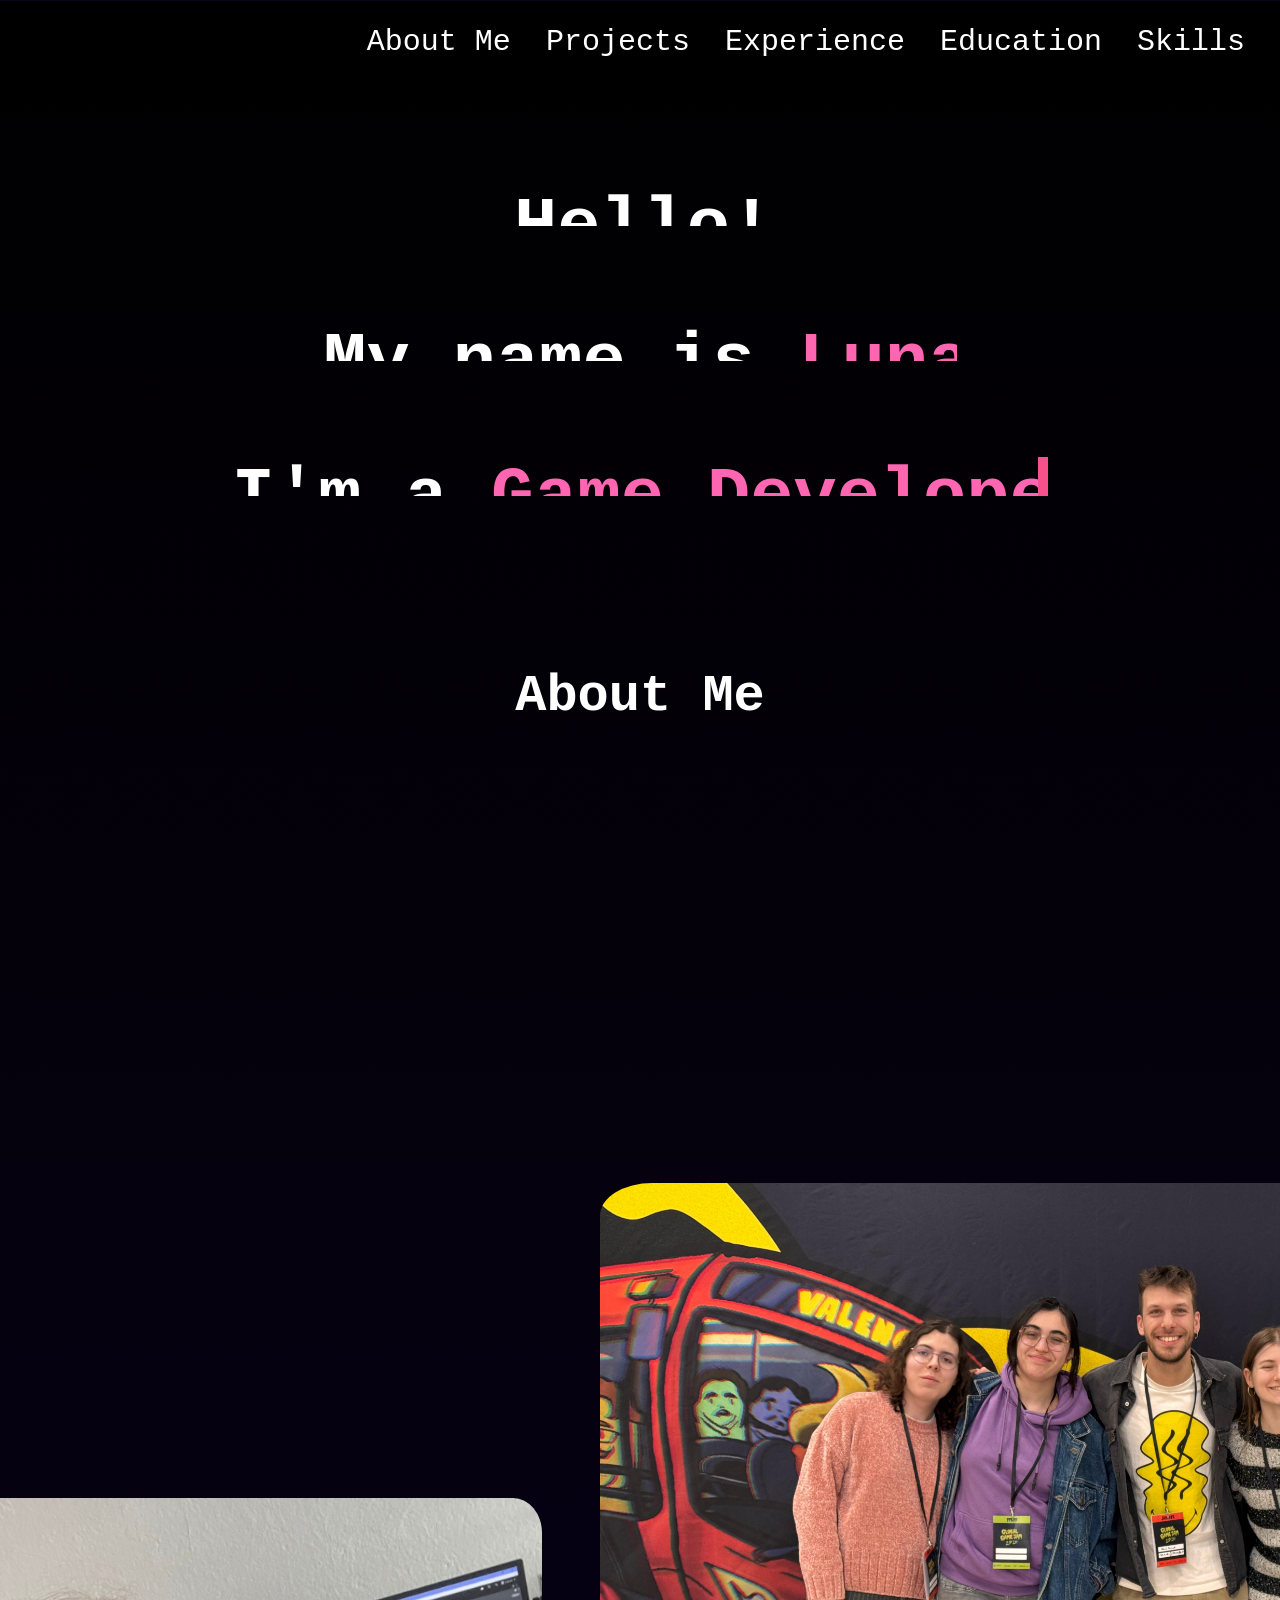
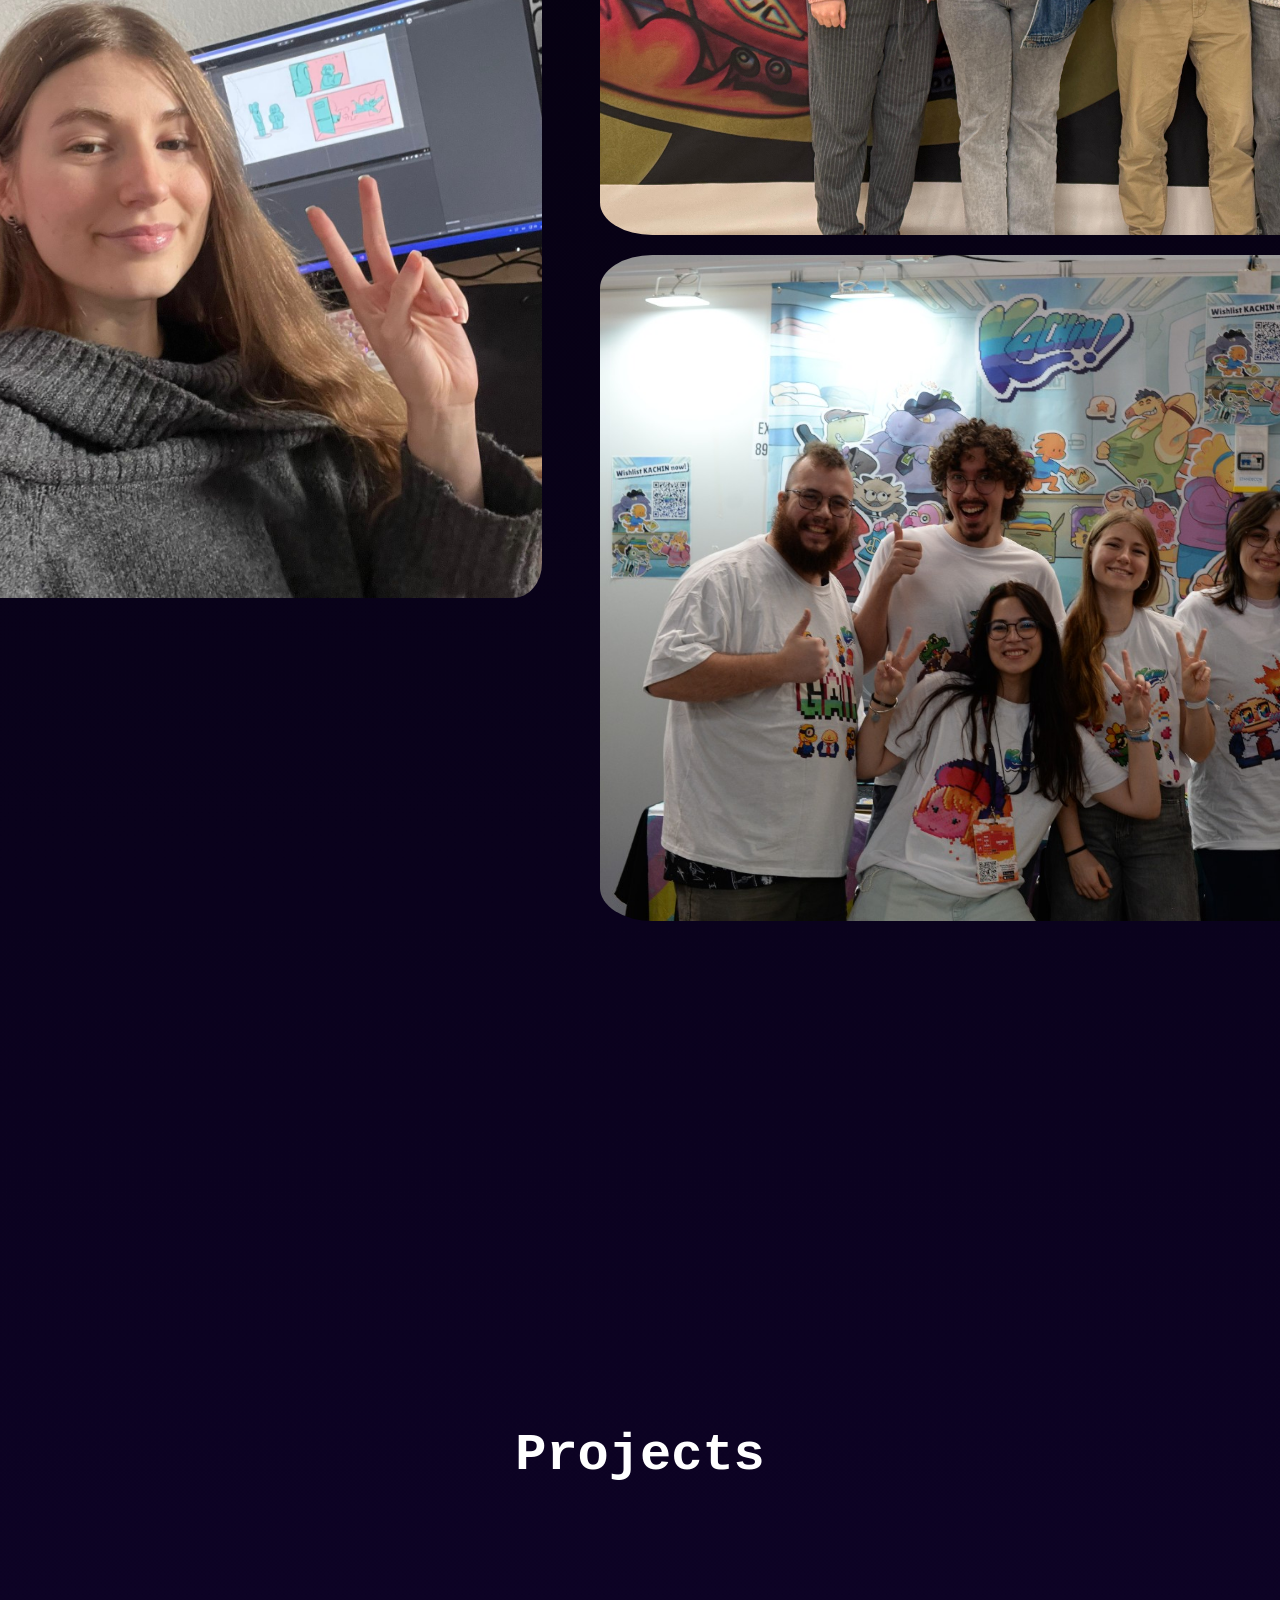
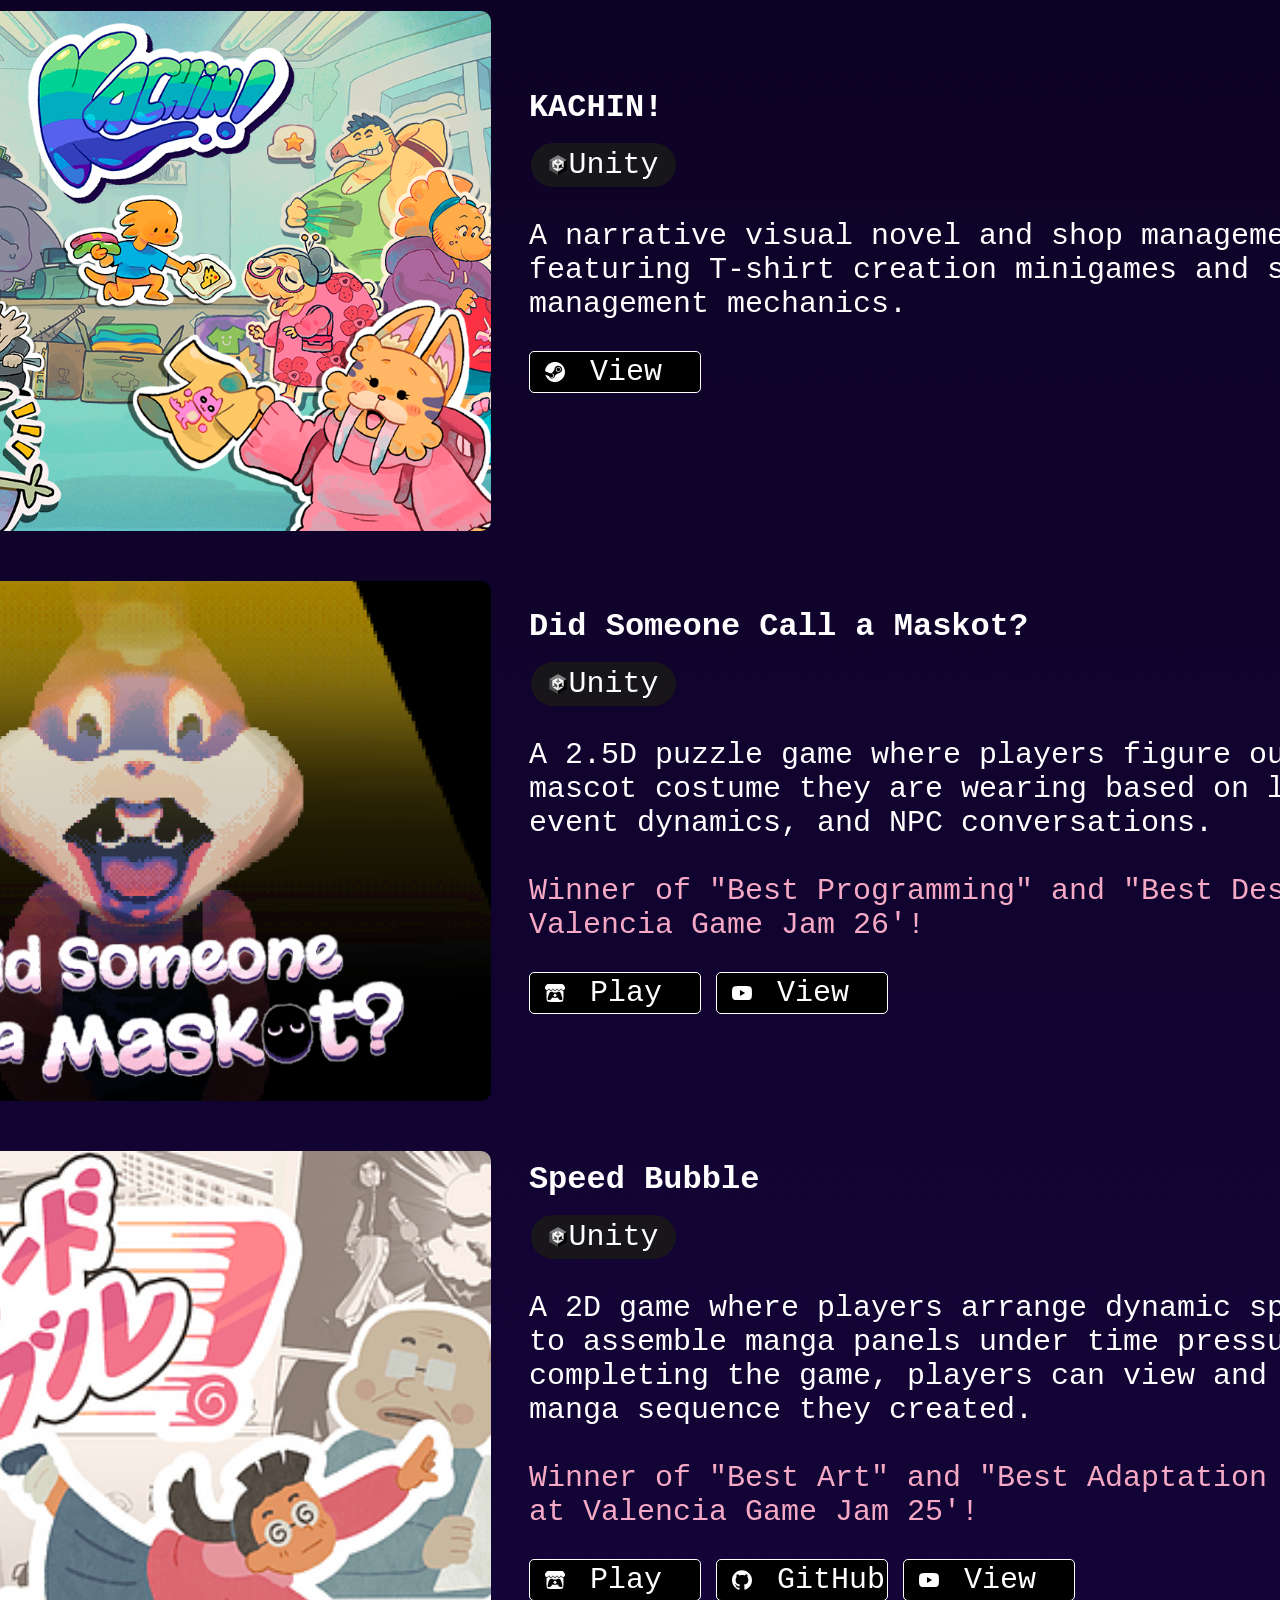
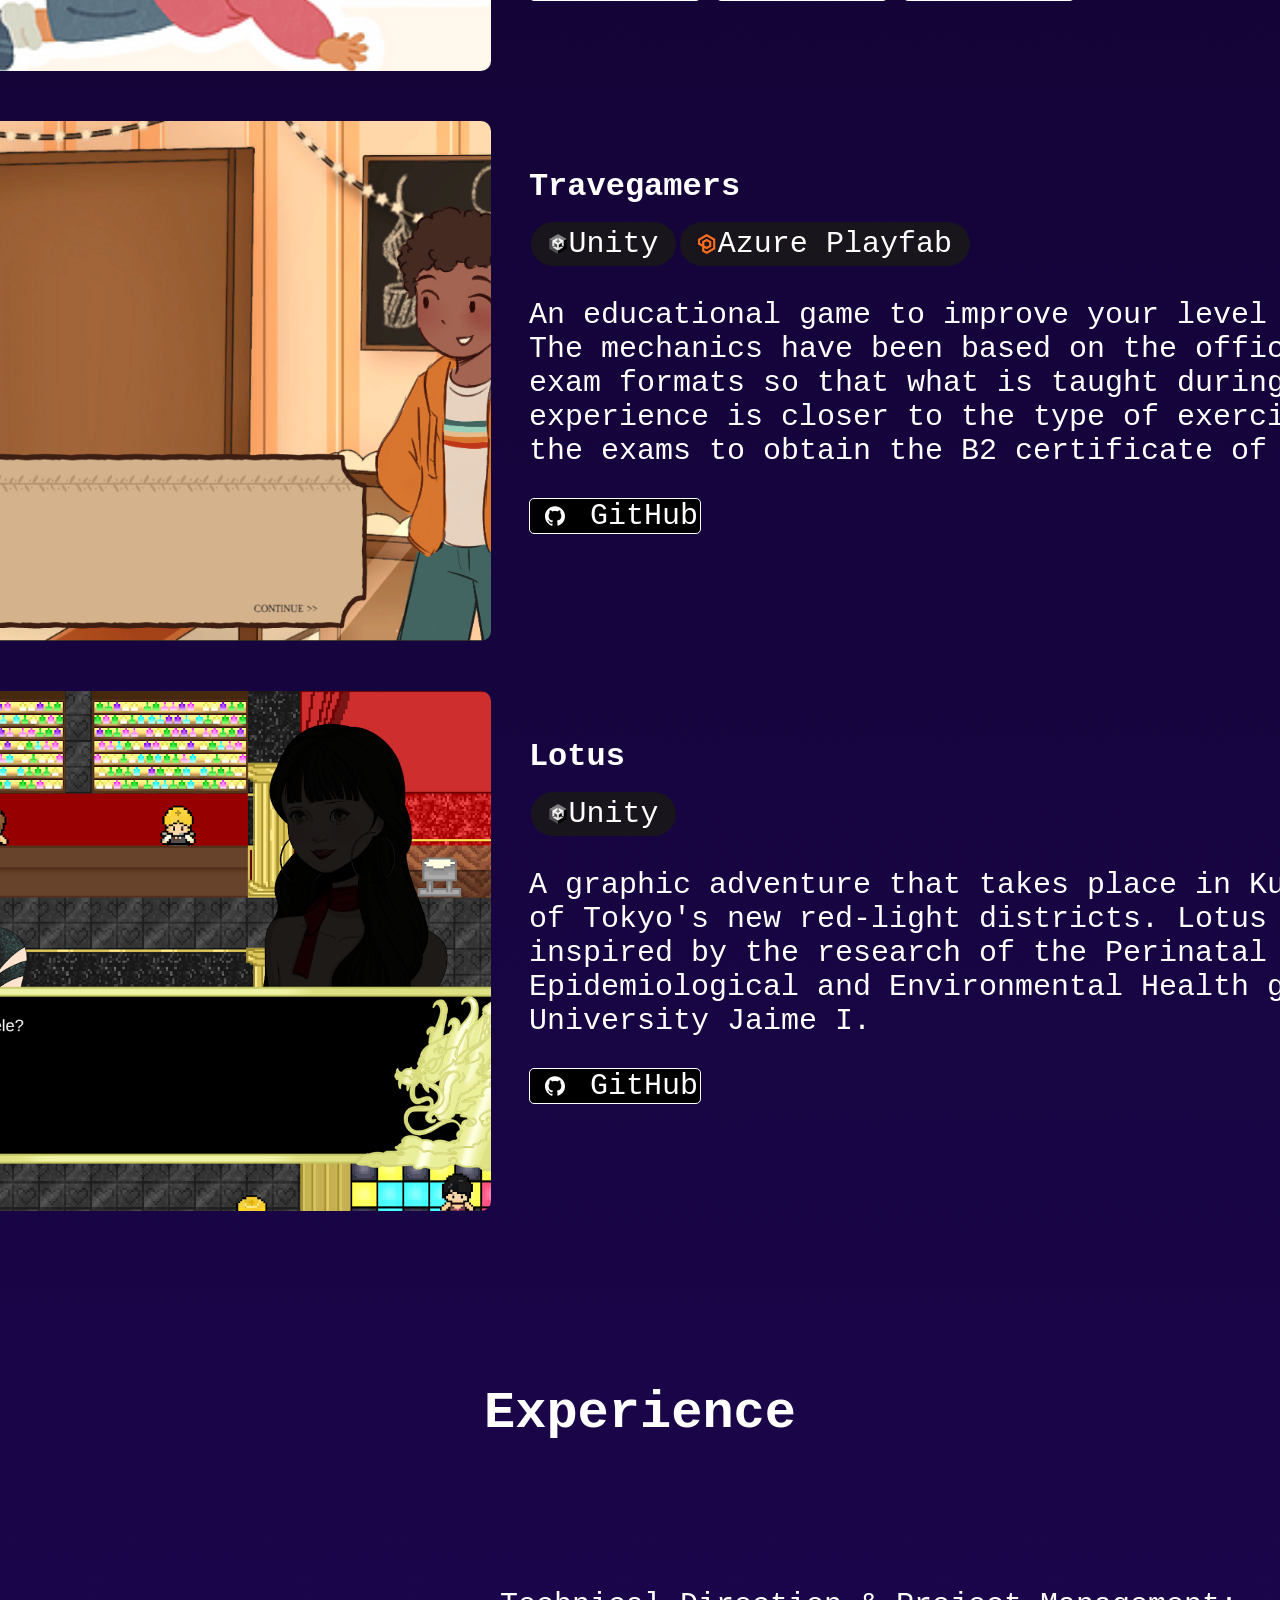
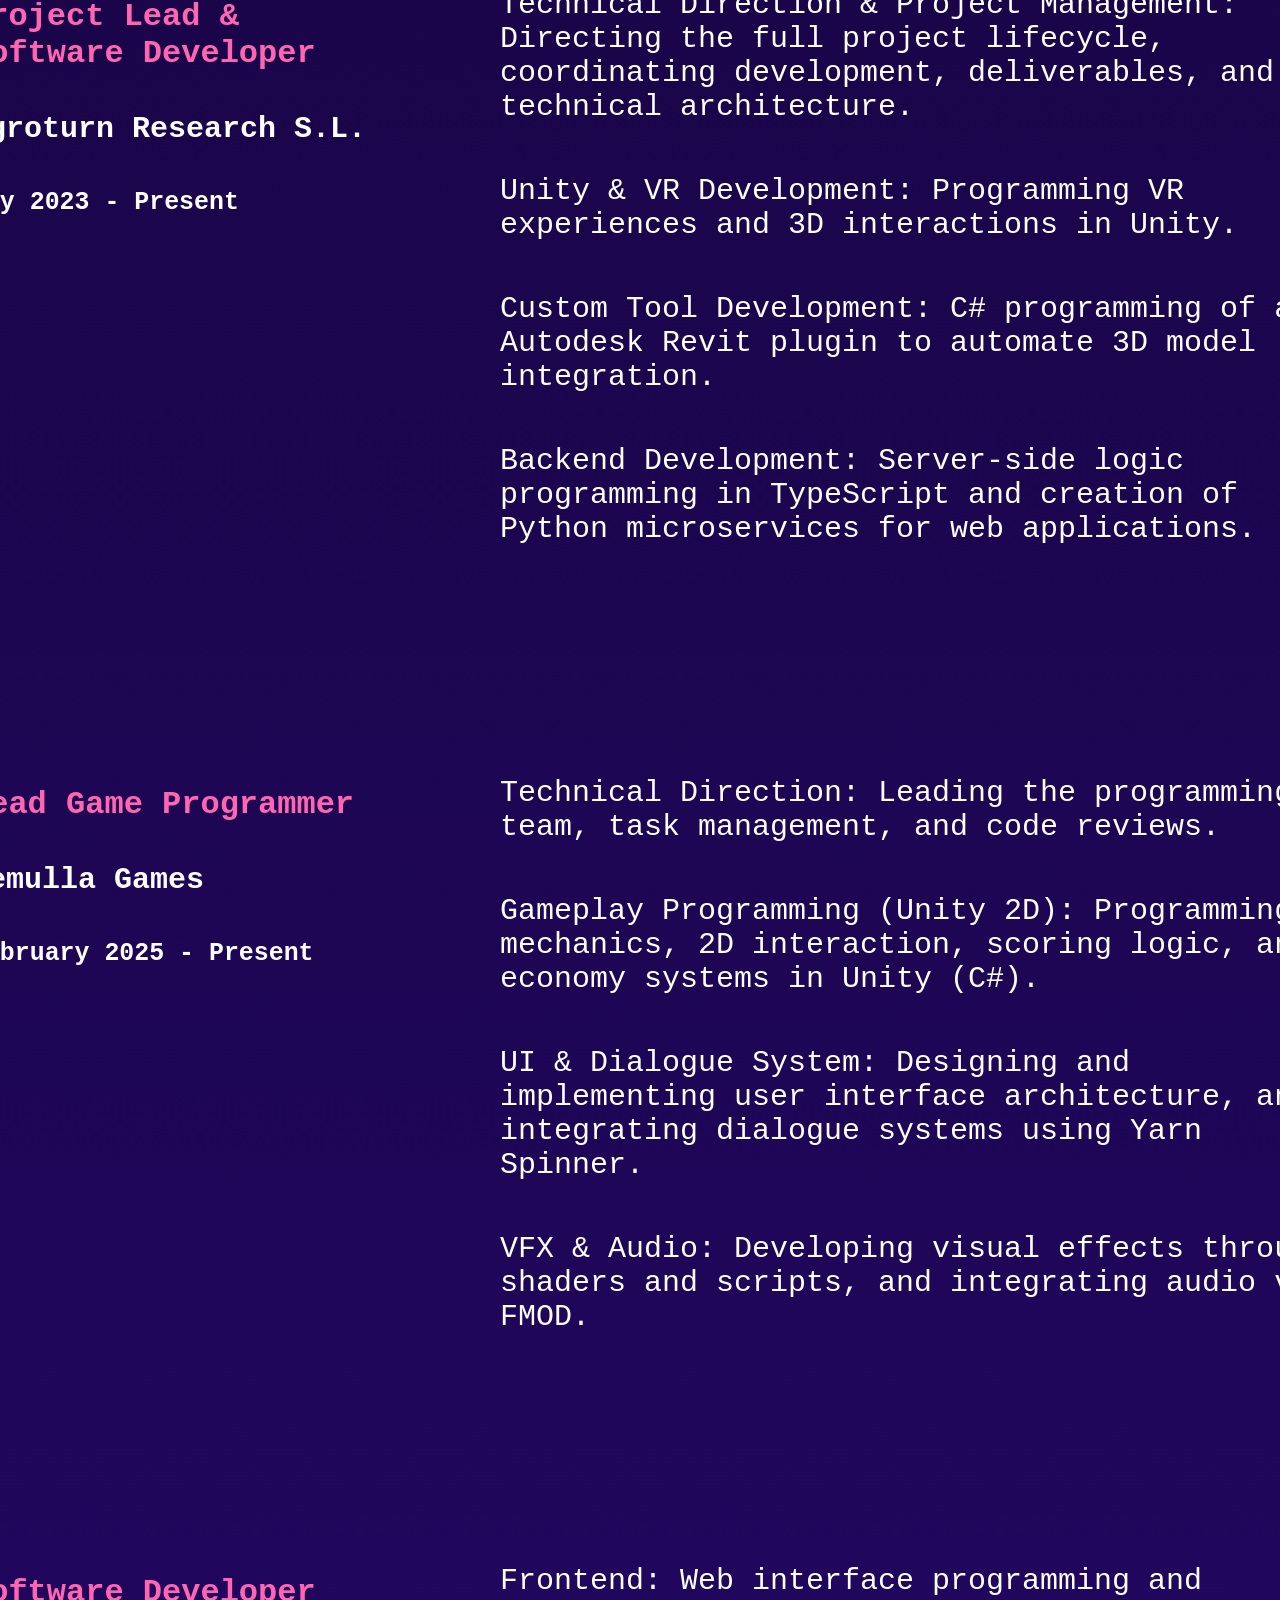
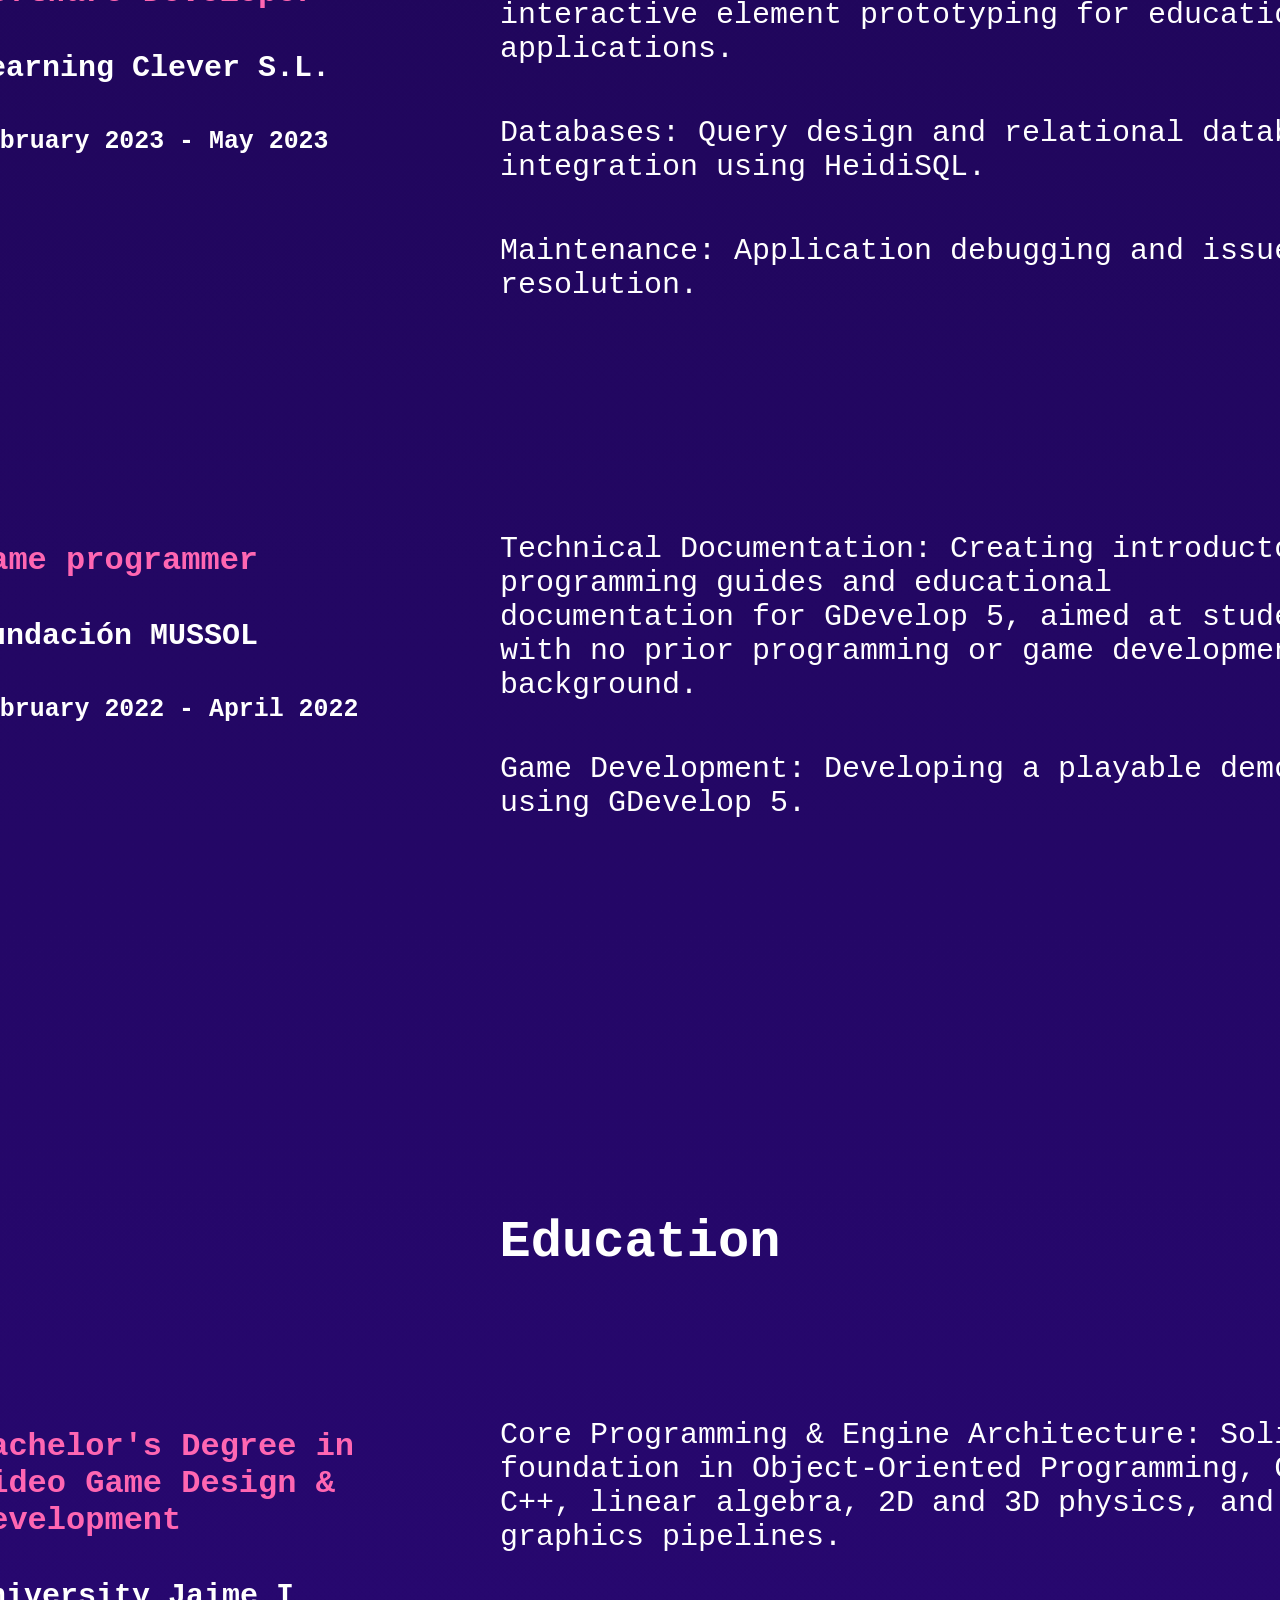
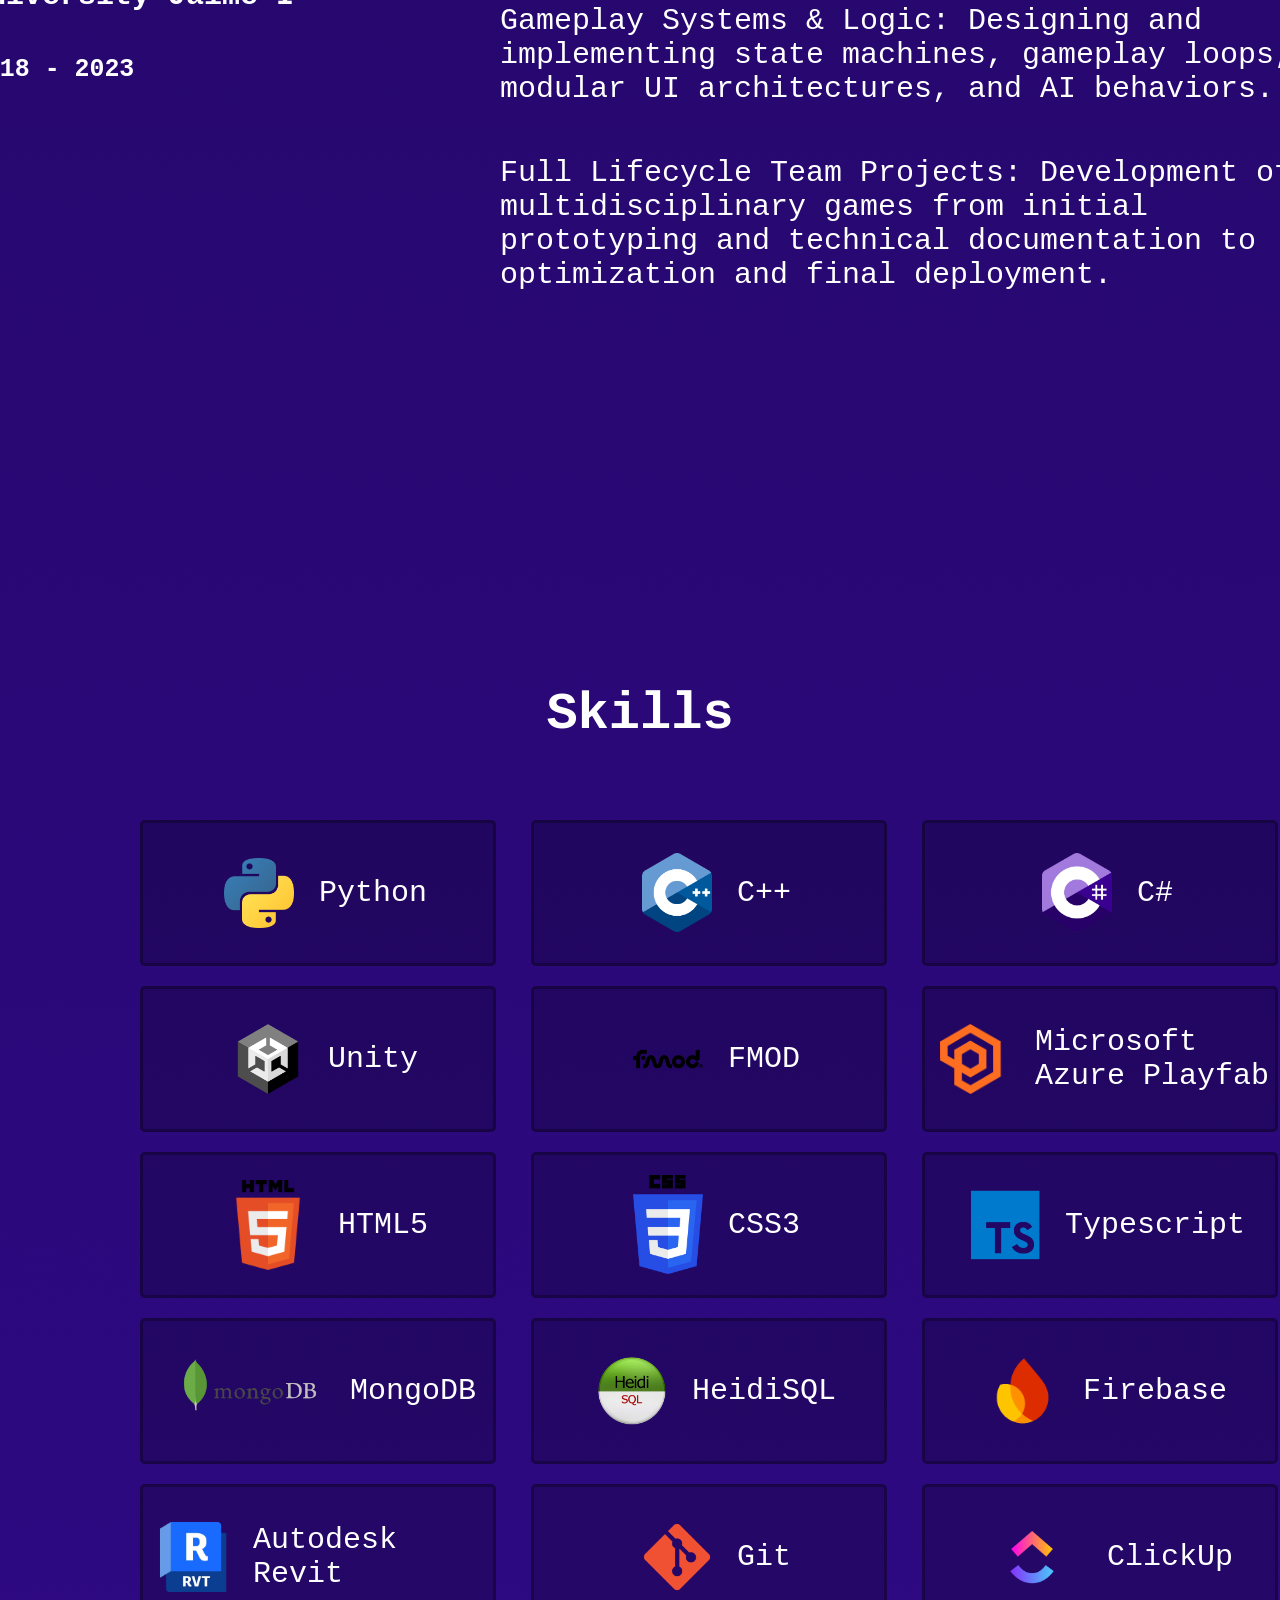
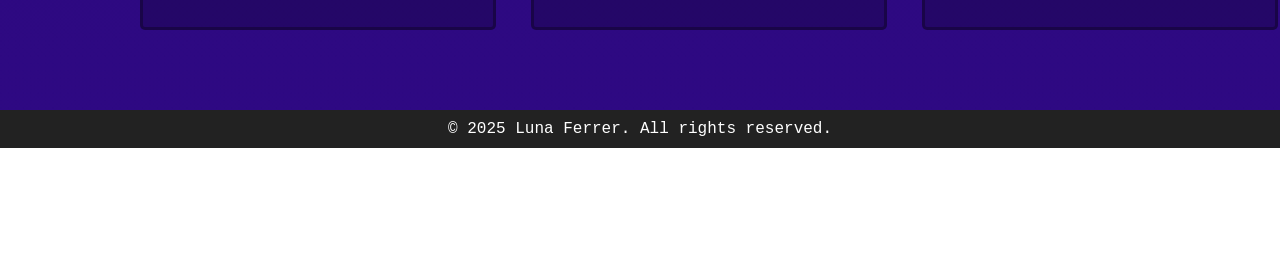
==== commit 3efd5b98: "add skills" ====
--- a/main.html
+++ b/main.html
@@ -13,6 +13,7 @@
       <a href="#projects" class="a-header">Projects</a>
       <a href="#experience" class="a-header">Experience</a>
       <a href="#education" class="a-header">Education</a>
+      <a href="#skills" class="a-header">Skills</a>
     </nav>
   </header>
     <div class="css-typing div-classes">
@@ -208,7 +209,8 @@
             </li>
           </ol>
         </div>
-        <div id="experience" class="div-classes">
+      </div>
+      <div id="experience" class="div-classes">
           <h2>Experience</h2>
           <ol>
             <li>
@@ -280,13 +282,79 @@
               </div>
               <div class="info-text">
               <ul>
-                <li>Technical Direction & Project Management: Directing the full project lifecycle, coordinating development, deliverables, and technical architecture.</li>
-                <li>Unity & VR Development: Programming VR experiences and 3D interactions in Unity.</li>
-                <li>Custom Tool Development: C# programming of an Autodesk Revit plugin to automate 3D model integration.</li>
-                <li>Backend Development: Server-side logic programming in TypeScript and creation of Python microservices for web applications.</li>
-              </ul>
-            </div>
-            </li>
+                <li>Core Programming & Engine Architecture: Solid foundation in Object-Oriented Programming, C#, C++, linear algebra, 2D and 3D physics, and graphics pipelines.</li>
+                <li>Gameplay Systems & Logic: Designing and implementing state machines, gameplay loops, modular UI architectures, and AI behaviors.</li>
+                <li>Full Lifecycle Team Projects: Development of multidisciplinary games from initial prototyping and technical documentation to optimization and final deployment.</li>
+            </div>
+            </li>
+        </div>
+      </div>
+        <div id="skills" class="div-classes">
+          <h2>Skills</h2>
+          <div class="div-skills">
+            <div class="a-skill">
+              <img class="img-button" width="70" src="images/language/python.png" alt="Itchio">
+              <span>Python</span>
+            </div>
+            <div class="a-skill">
+              <img class="img-button" width="70" src="images/language/c++.png" alt="Itchio">
+              <span>C++</span>
+            </div>
+            <div class="a-skill">
+              <img class="img-button" width="70" src="images/language/csharp.png" alt="Itchio">
+              <span>C#</span>
+            </div>
+            <div class="a-skill">
+              <img class="img-button" width="70" src="images/language/unity.png" alt="Itchio">
+              <span>Unity</span>
+            </div>
+            <div class="a-skill">
+              <img class="img-button" width="70" src="images/language/fmod.png" alt="Itchio">
+              <span>FMOD</span>
+            </div>
+            <div class="a-skill">
+              <img class="img-button" width="70" src="images/language/azure.png" alt="Itchio">
+              <span>Microsoft Azure Playfab</span>
+            </div>
+            <!-- FRONT END -->
+            <div class="a-skill">
+              <img class="img-button" width="90" src="images/language/html.png" alt="Itchio">
+              <span>HTML5</span>
+            </div>
+            <div class="a-skill">
+              <img class="img-button" width="70" src="images/language/css.png" alt="Itchio">
+              <span>CSS3</span>
+            </div>
+            <div class="a-skill">
+              <img class="img-button" width="70" src="images/language/ts.png" alt="Itchio">
+              <span>Typescript</span>
+            </div>
+            <div class="a-skill">
+              <img class="img-button" width="150" src="images/language/mongodb.png" alt="Itchio">
+              <span>MongoDB</span>
+            </div>
+            <div class="a-skill">
+              <img class="img-button" width="70" src="images/language/heidi.png" alt="Itchio">
+              <span>HeidiSQL</span>
+            </div>
+
+            <div class="a-skill">
+              <img class="img-button" width="70" src="images/language/firebase.png" alt="Itchio">
+              <span>Firebase</span>
+            </div>
+            <div class="a-skill">
+              <img class="img-button" width="70" src="images/language/revit.png" alt="Itchio">
+              <span>Autodesk Revit</span>
+            </div>
+            <div class="a-skill">
+              <img class="img-button" width="70" src="images/language/git.png" alt="Itchio">
+              <span>Git</span>
+            </div>
+            <div class="a-skill">
+              <img class="img-button" width="100" src="images/language/clickup.png" alt="Itchio">
+              <span>ClickUp</span>
+            </div>
+          </div>
         </div>
       </div>
 </body>
--- a/style.css
+++ b/style.css
@@ -238,7 +238,8 @@
   
   .div-classes {
     color: white;
-    margin: 200px;
+    margin-top: 80px;
+    margin-bottom: 80px;
     font-size: 30px;
     flex-direction: column; 
     display: flex;
@@ -246,6 +247,20 @@
     justify-content: center; 
     font-family: 'Fira Code', monospace;
   }
+
+.div-skills {
+  color: white;
+  font-family: 'Fira Code', monospace;
+  font-size: 1.2rem;
+    
+  display: grid;
+  grid-template-columns: repeat(3, 1fr); 
+  gap: 20px;
+    
+  max-width: 1000px;
+  margin-bottom: 40px auto;
+  padding: 0 20px;
+}
 
   .ul-languages {
     justify-content: flex-start;
@@ -292,6 +307,22 @@
     text-decoration: none;
   }
 
+  .a-skill {
+    font-family: 'Fira Code', monospace;
+    width: 350px;
+    height: 140px;
+    margin-right: 15px;
+    color: white;
+    font-size: 30px;
+    background-color: rgba(0, 0, 0, 0.2);
+    border-radius: 5px;
+    display: flex;
+    justify-content: center;
+    align-items: center;
+    border: 0.1cm solid rgba(0, 0, 0, 0.3);
+    text-decoration: none;
+  }
+
   .a-header {
     font-family: 'Fira Code', monospace;
     font-size: 30px;
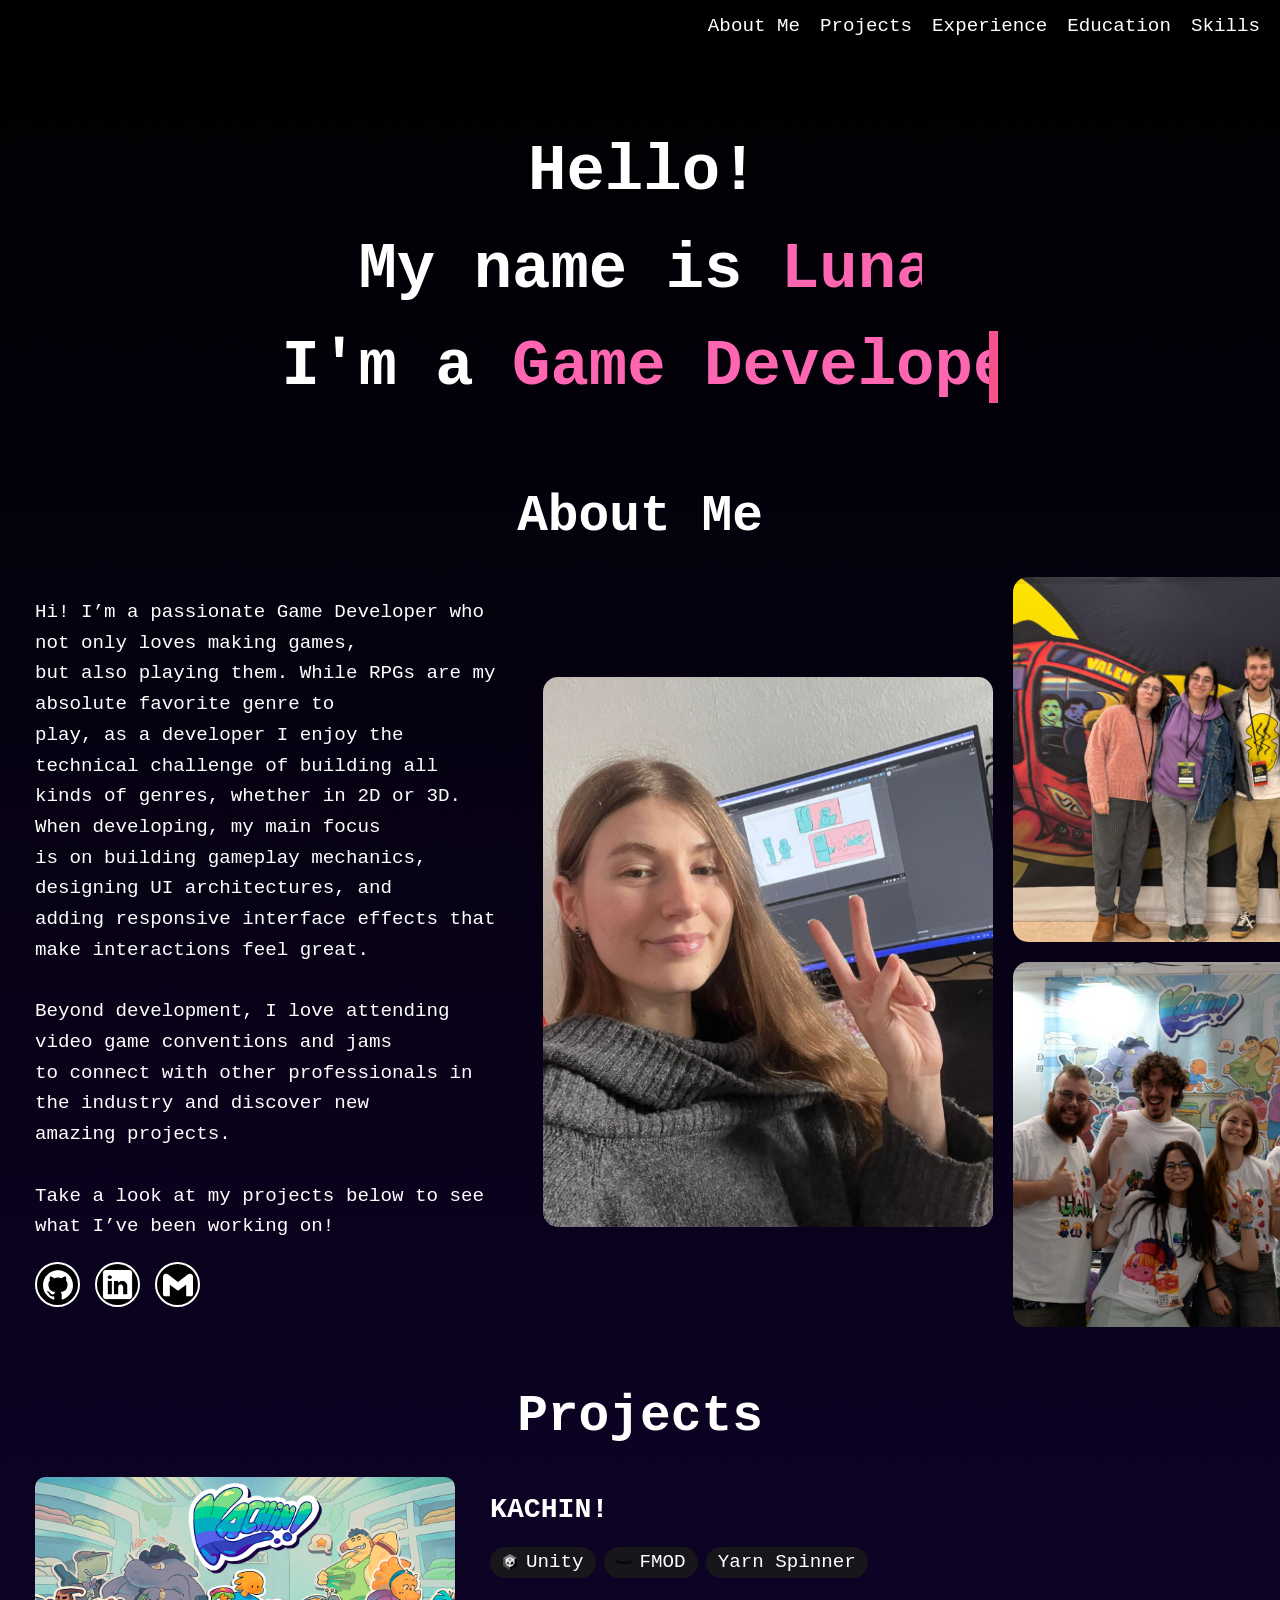
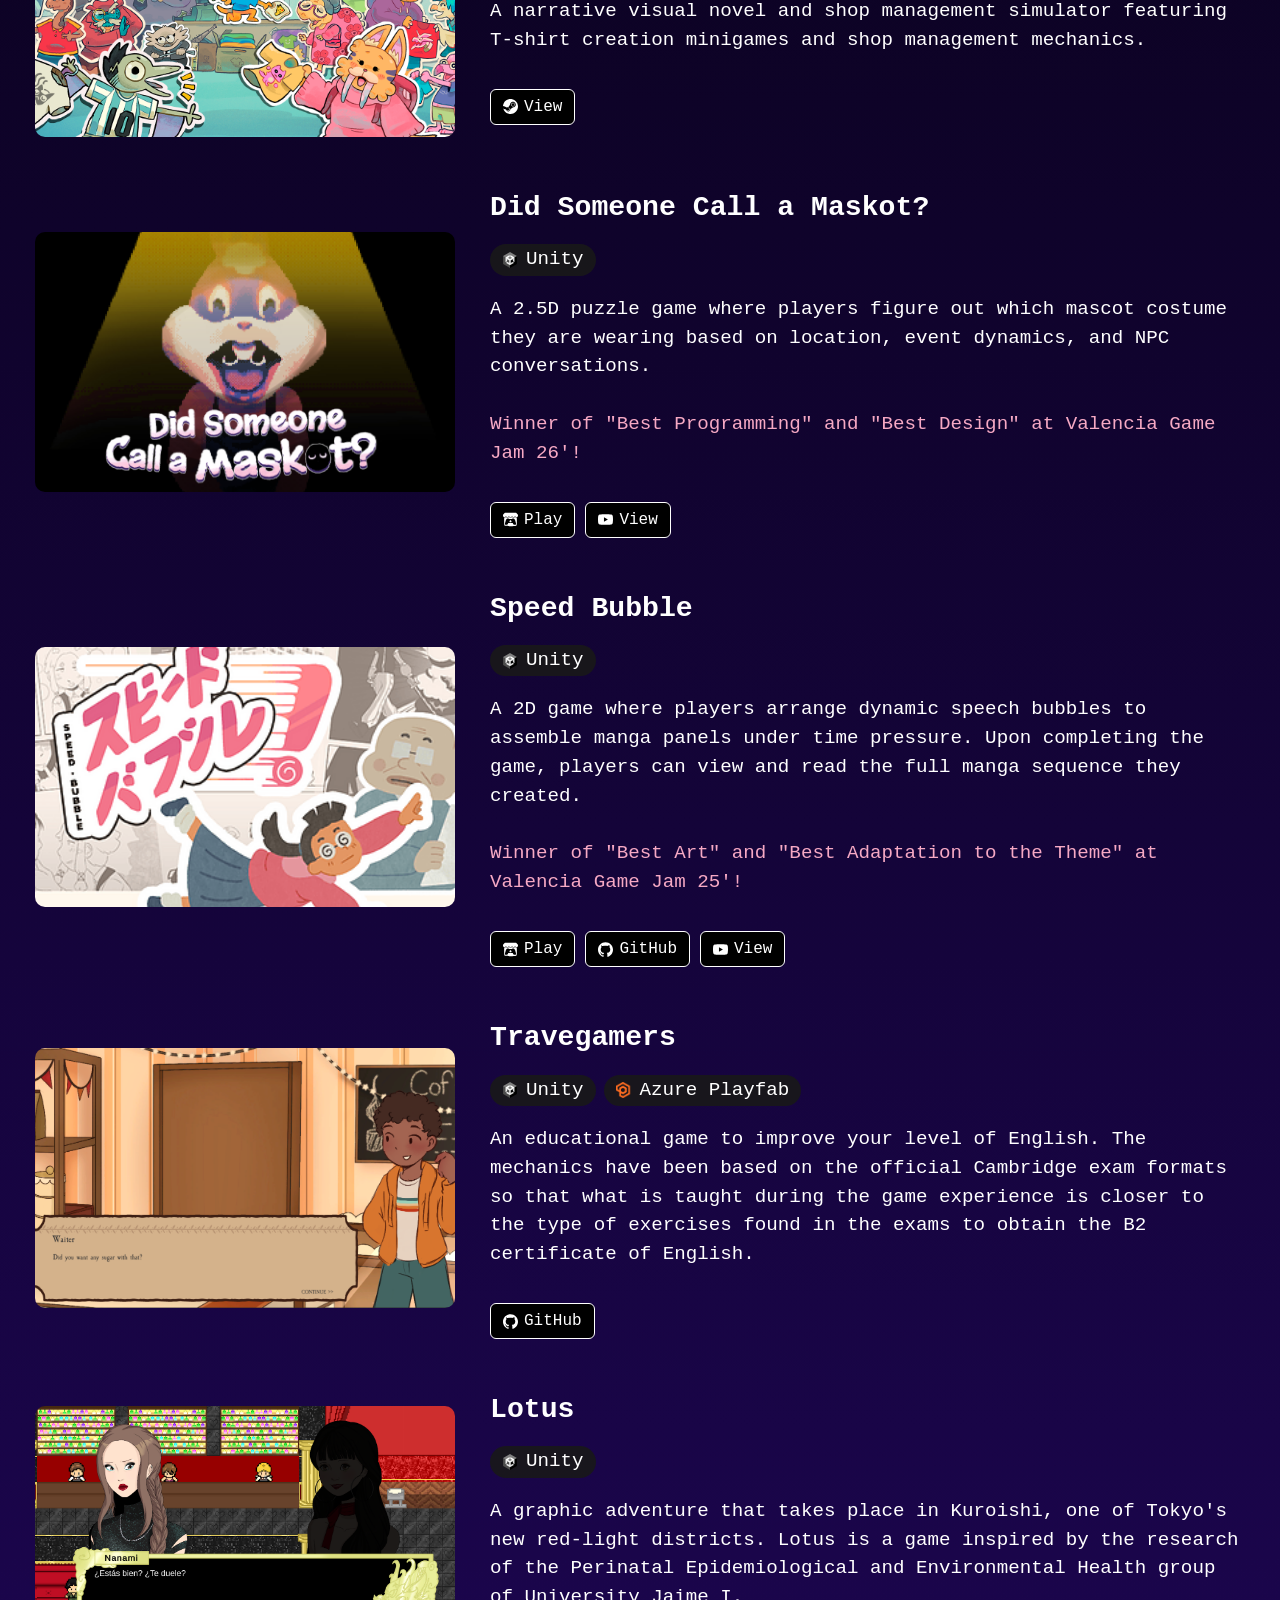
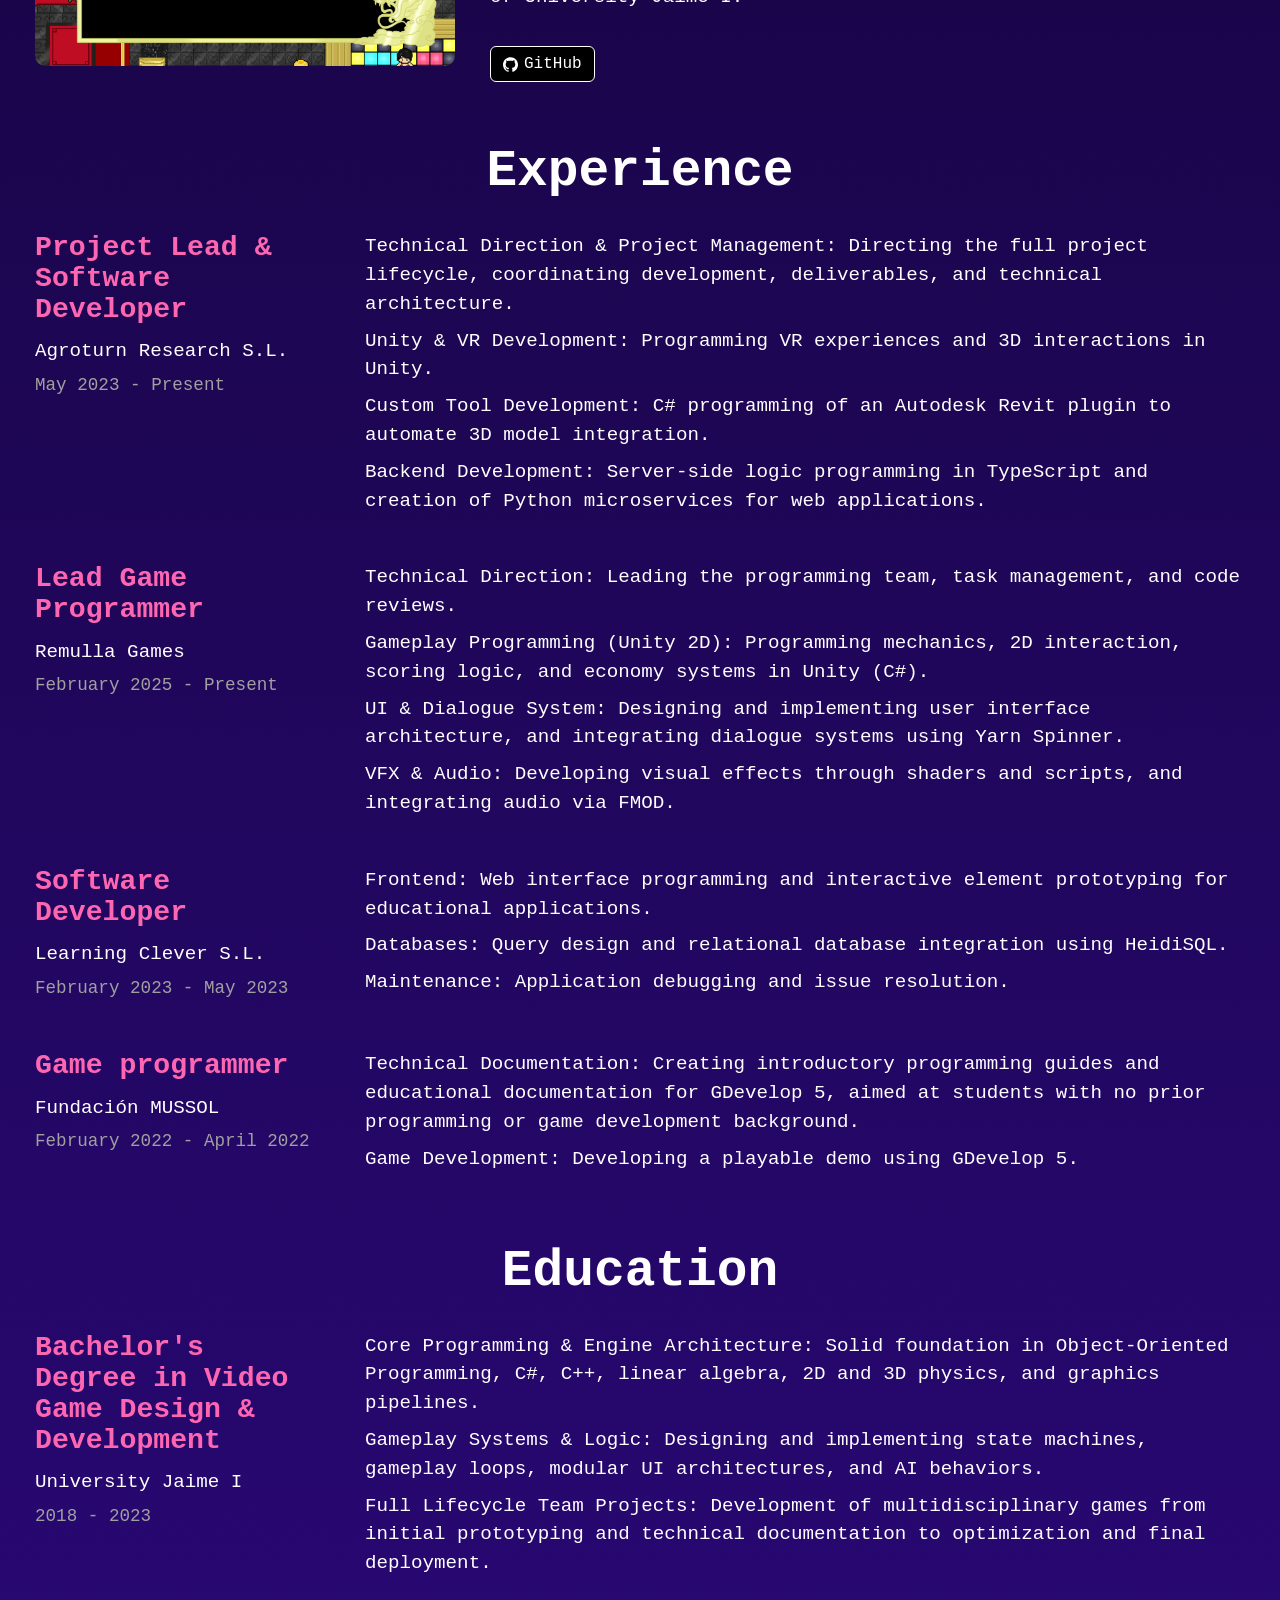
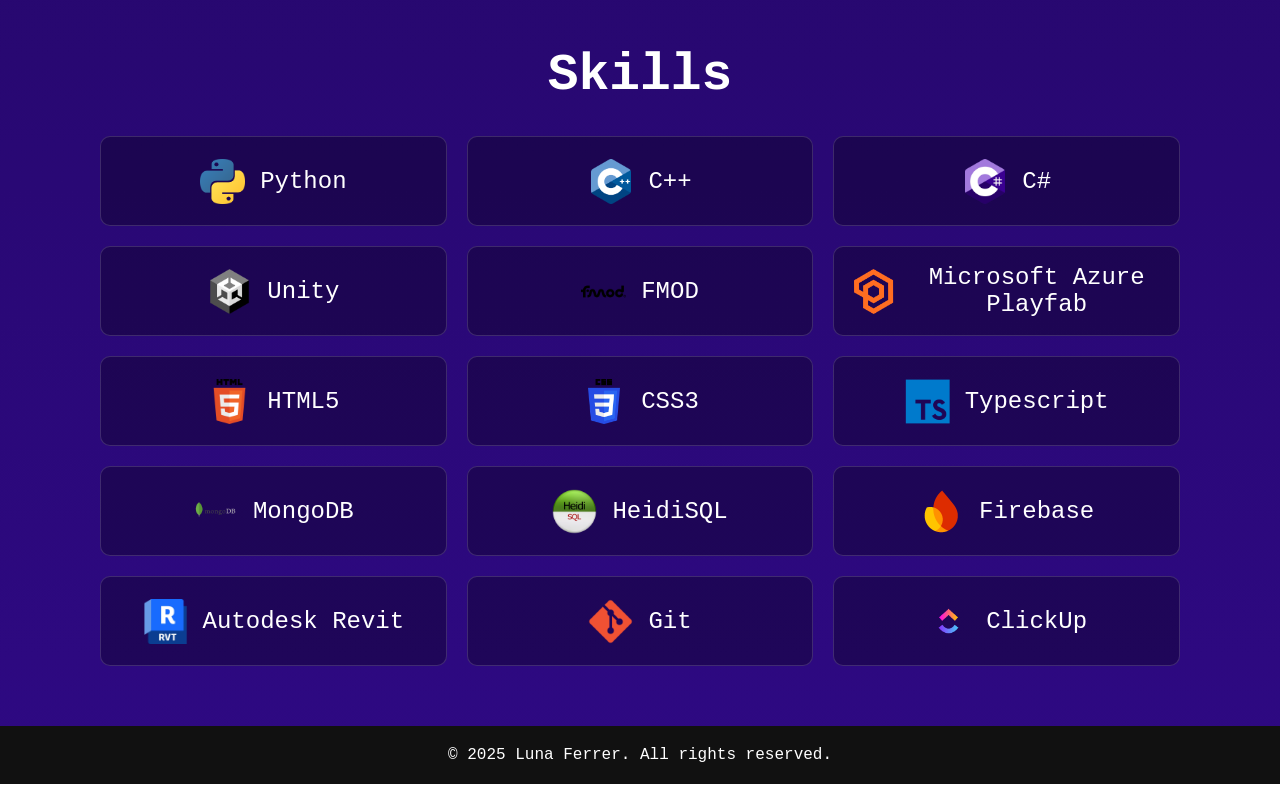
==== commit 71d75163: "Adjust for phone" ====
--- a/main.html
+++ b/main.html
@@ -6,6 +6,7 @@
     <title>Luna Ferrer</title>
     <link rel="icon" href="images/icon/icon.png">
     <link rel="stylesheet" href="style.css">
+</head>
 <body class="simple-linear">
   <header>
     <nav>
@@ -16,351 +17,356 @@
       <a href="#skills" class="a-header">Skills</a>
     </nav>
   </header>
-    <div class="css-typing div-classes">
-        <h1>
-          Hello!
-        </h1>
-        <h1>
-          My name is <span class="pink-text">Luna</span>
-        </h1>
-        <h1>
-          I'm a <span class="pink-text">Game Developer</span>
-        </h1>
-      </div>
-      <div id="about-me" class="div-classes">
-        <h2>About Me</h2>
-        <div class="about">
-          <div>
-            <p class="p-about">Hi! I’m a passionate Game Developer who not only loves making games,<br>
-            but also playing them. While RPGs are my absolute favorite genre to<br>
-            play, as a developer I enjoy the technical challenge of building all<br>
-            kinds of genres, whether in 2D or 3D. When developing, my main focus<br>
-            is on building gameplay mechanics, designing UI architectures, and<br>
-            adding responsive interface effects that make interactions feel great.<br><br>
-            Beyond development, I love attending video game conventions and jams<br>
-            to connect with other professionals in the industry and discover new<br>
-            amazing projects.<br><br>
-            Take a look at my projects below to see what I’ve been working on!<br>
+
+  <div class="css-typing div-classes">
+    <h1>Hello!</h1>
+    <h1>My name is <span class="pink-text">Luna</span></h1>
+    <h1>I'm a <span class="pink-text">Game Developer</span></h1>
+  </div>
+
+  <div id="about-me" class="div-classes">
+    <h2>About Me</h2>
+    <div class="about">
+      <div class="about-text-col">
+        <p class="p-about">Hi! I’m a passionate Game Developer who not only loves making games,<br>
+        but also playing them. While RPGs are my absolute favorite genre to<br>
+        play, as a developer I enjoy the technical challenge of building all<br>
+        kinds of genres, whether in 2D or 3D. When developing, my main focus<br>
+        is on building gameplay mechanics, designing UI architectures, and<br>
+        adding responsive interface effects that make interactions feel great.<br><br>
+        Beyond development, I love attending video game conventions and jams<br>
+        to connect with other professionals in the industry and discover new<br>
+        amazing projects.<br><br>
+        Take a look at my projects below to see what I’ve been working on!
+        </p>
+        <div class="about-display">
+          <a class="social" href="https://github.com/LunaFrrr">
+            <img width="30" src="images/buttons/github.svg" alt="Github">
+          </a>
+          <a class="social" href="https://www.linkedin.com/in/lunaferrer/">
+            <img height="35" width="35" src="images/social/linkedin.png" alt="Linkedin">
+          </a>
+          <a class="social" href="mailto:lunaescandell@gmail.com">
+            <img width="30" src="images/social/gmail.svg" alt="Mail">
+          </a>  
+        </div>
+      </div>
+      <div class="about-images-col">
+        <img class="image-me" src="images/Luna.jpeg" alt="Luna">
+        <div class="about-img-subcol">
+          <img class="image-me-sub" src="images/ggj.jpg" alt="Luna">
+          <img class="image-me-sub" src="images/indie.jpg" alt="Luna">
+        </div>
+      </div>
+    </div>
+  </div>
+
+  <div id="projects" class="div-classes">
+    <h2>Projects</h2>
+    <div>
+      <ol>
+        <li>
+          <div class="container-img">
+            <img class="img-project" src="images/projects/kachin.png" alt="Kachin">
+          </div>
+          <div class="info-text-projects">
+            <h3>KACHIN!</h3>
+            <div>
+              <ul class="ul-languages">
+                <li class="li-project">
+                  <img style="padding: 0%; margin: 0%;" width="20" src="images/language/unity.png" alt="Unity">
+                  <span>Unity</span>
+                </li>
+                <li class="li-project">
+                  <img style="padding: 0%; margin: 0%;" width="20" src="images/language/fmod.png" alt="Unity">
+                  <span>FMOD</span>
+                </li>
+                <li class="li-project">
+                  <!-- <img style="padding: 0%; margin: 0%;" width="20" src="images/language/yarn.png" alt="Unity"> -->
+                  <span>Yarn Spinner</span>
+                </li>
+              </ul>
+            </div>
+            <p>A narrative visual novel and shop management simulator featuring T-shirt creation minigames and shop management mechanics.</p>
+            <div class="li-game-options">
+              <a class="a-project" href="https://store.steampowered.com/app/3082440/KACHIN/">
+                <img class="img-button" width="20" src="images/buttons/steam.svg" alt="Steam">
+                <span>View</span>
+              </a>
+            </div>
+          </div>
+        </li>
+        <li>
+          <div class="container-img">
+            <img class="img-project" src="images/projects/maskot.png" alt="Maskot">
+          </div>
+          <div class="info-text-projects">
+            <h3>Did Someone Call a Maskot?</h3>
+            <div>
+              <ul class="ul-languages">
+                <li class="li-project">
+                  <img width="20" src="images/language/unity.png" alt="Unity">
+                  <span>Unity</span>
+                </li>
+              </ul>
+            </div>
+            <p>A 2.5D puzzle game where players figure out which mascot costume they are wearing based on location, event dynamics, and NPC conversations.
+              <br><br> <span class="lighter-text">Winner of "Best Programming" and "Best Design" at Valencia Game Jam 26'!</span>
             </p>
-            <div class="about-display" style="display: flex; flex-direction: row;">
-              <a class="social" href="https://github.com/LunaFrrr">
-                <img width="30" src="images/buttons/github.svg" alt="Github">
-              </a>
-              <a class="social" href="https://www.linkedin.com/in/lunaferrer/">
-                <img height="35" width="35" src="images/social/linkedin.png" alt="Linkedin">
-              </a>
-              <a class="social" href="mailto:lunaescandell@gmail.com">
-                <img width="30" src="images/social/gmail.svg" alt="Mail">
-              </a>  
-            </div>
-          </div>
-          <div style="display: flex; flex-direction: row; align-items: center; gap: 20px;">
-            <div>
-              <img class="image-me" height="700" src="images/Luna.jpeg" alt="Luna">
-            </div>        
-            <div style="display: flex; flex-direction: column; justify-content: center; gap: 20px;">
-              <img class="image-me" style="height: 652px; flex-shrink: 0; object-fit: cover;" src="images/ggj.jpg" alt="Luna">
-              <img class="image-me" style="height: 666px; flex-shrink: 0; object-fit: cover;" src="images/indie.jpg" alt="Luna">
-            </div>
-          </div>
-        </div>
-      </div>
-      <div id="projects" class="div-classes">
-        <h2>Projects</h2>
-        <div>
-          <ol>
-             <li>
-              <div class="container-img">
-                <img class="img-project" src="images/projects/kachin.png" alt="Maskot">
-              </div>
-              <div class="info-text-projects">
-                <h3>KACHIN!</h3>
-                <div>
-                  <ul class="ul-languages">
-                    <li class="li-project">
-                      <img width="20" src="images/language/unity.png" alt="Unity">
-                      <span>Unity</span>
-                    </li>
-                  </ul>
-                </div>
-                <p>A narrative visual novel and shop management simulator featuring T-shirt creation minigames and shop management mechanics.
-                <!-- <br><br> <span class="lighter-text">Winner of "Best Programming" and "Best Design" at Valencia Game Jam 26'!</span> -->
-                <div class="li-game-options">
-                  <a class="a-project" href="https://store.steampowered.com/app/3082440/KACHIN/">
-                    <img class="img-button" width="20" src="images/buttons/steam.svg" alt="Steam">
-                    <span>View</span>
-                  </a>
-                </div>
-              </div>
-            </li>
-            <li>
-              <div class="container-img">
-                <img class="img-project" src="images/projects/maskot.png" alt="Maskot">
-              </div>
-              <div class="info-text-projects">
-                <h3>Did Someone Call a Maskot?</h3>
-                <div>
-                  <ul class="ul-languages">
-                    <li class="li-project">
-                      <img width="20" src="images/language/unity.png" alt="Unity">
-                      <span>Unity</span>
-                    </li>
-                  </ul>
-                </div>
-                <p>A 2.5D puzzle game where players figure out which mascot costume they are wearing based on location, event dynamics, and NPC conversations.
-                  <br><br> <span class="lighter-text">Winner of "Best Programming" and "Best Design" at Valencia Game Jam 26'!</span>
-                </p>
-                <div class="li-game-options">
-                  <a class="a-project" href="https://remullagames.itch.io/did-someone-call-a-maskot">
-                    <img class="img-button" width="20" src="images/buttons/itchio.svg" alt="Itchio">
-                    <span>Play</span>
-                  </a>
-                  <!-- <a class="a-project" href="https://github.com/LunaFrrr/SpeedBubbles">
-                    <img class="img-button" width="20" src="images/buttons/github.svg" alt="Github">
-                    <span>GitHub</span>
-                  </a> -->
-                  <a class="a-project" href="https://www.youtube.com/watch?v=vTRZ4l00CeY">
-                    <img class="img-button" width="20" src="images/buttons/youtube.svg" alt="Youtube">
-                    <span>View</span>
-                  </a>
-                </div>
-              </div>
-            </li>
-            <li>
-              <div class="container-img">
-                <img class="img-project" src="images/projects/speed-bubble.png" alt="Speed-Bubble">
-              </div>
-              <div class="info-text-projects">
-                <h3>Speed Bubble</h3>
-                <div>
-                  <ul class="ul-languages">
-                    <li class="li-project">
-                      <img width="20" src="images/language/unity.png" alt="Unity">
-                      <span>Unity</span>
-                    </li>
-                  </ul>
-                </div>
-                <p>A 2D game where players arrange dynamic speech bubbles to assemble manga panels under time pressure. Upon completing the game, players can view and read the full manga sequence they created.
-                  <br><br> <span class="lighter-text">Winner of "Best Art" and "Best Adaptation to the Theme" at Valencia Game Jam 25'!</span>
-                </p>
-                <div class="li-game-options">
-                  <a class="a-project" href="https://remullagames.itch.io/speed-bubble">
-                    <img class="img-button" width="20" src="images/buttons/itchio.svg" alt="Itchio">
-                    <span>Play</span>
-                  </a>
-                  <a class="a-project" href="https://github.com/LunaFrrr/SpeedBubbles">
-                    <img class="img-button" width="20" src="images/buttons/github.svg" alt="Github">
-                    <span>GitHub</span>
-                  </a>
-                  <a class="a-project" href="https://www.youtube.com/watch?v=7SY9zd5mtcc">
-                    <img class="img-button" width="20" src="images/buttons/youtube.svg" alt="Youtube">
-                    <span>View</span>
-                  </a>
-                </div>
-              </div>
-            </li>
-            <li>
-              <div class="container-img">
-                <img class="img-project" src="images/projects/travegamers.PNG" alt="Travegamers">
-              </div>
-              <div class="info-text-projects">
-                <h3>Travegamers</h3>
-                <div>
-                  <ul class="ul-languages">
-                    <li class="li-project">
-                      <img width="20" src="images/language/unity.png" alt="Unity">
-                      <span>Unity</span>
-                    </li>
-                    <li class="li-larger-project">
-                      <img width="20" src="images/language/azure.png" alt="Unity">
-                      <span>Azure Playfab</span>
-                    </li>
-                  </ul>
-                </div>
-                <p>An educational game to improve your level of English. The mechanics have been based on the official Cambridge exam formats so that what is taught during the game experience is closer to the type of exercises found in the exams to obtain the B2 certificate of English.
-                </p>
-                <a class="a-project" href="https://github.com/LunaFrrr/Travegamers">
-                  <img class="img-button" width="20" src="images/buttons/github.svg" alt="Github">
-                  <span>GitHub</span>
-                </a>
-              </div>
-            </li>
-            <li>
-              <div class="container-img">
-                <img class="img-project" src="images/projects/lotus.png" alt="Lotus">
-              </div>
-              <div class="info-text-projects">
-                <h3>Lotus</h3>
-                <div>
-                  <ul class="ul-languages">
-                    <li class="li-project">
-                      <img width="20" src="images/language/unity.png" alt="Unity">
-                      <span>Unity</span>
-                    </li>
-                  </ul>
-                </div>
-                <p>A graphic adventure that takes place in Kuroishi, one of Tokyo's new red-light districts. Lotus is a game inspired by the research of the Perinatal Epidemiological and Environmental Health group of University Jaime I.
-                </p>
-                    <a class="a-project" href="https://bitbucket.org/LunaFerrer/lotus/src/master/">
-                      <img class="img-button" width="20" src="images/buttons/github.svg" alt="Github">
-                      <span>GitHub</span>
-                    </a>
-              </div>
-            </li>
-          </ol>
-        </div>
-      </div>
-      <div id="experience" class="div-classes">
-          <h2>Experience</h2>
-          <ol>
-            <li>
-              <div class="div-experience">
-                <h3 class="pink-text">Project Lead & Software Developer</h3>
-                <h4>Agroturn Research S.L.</h4>
-                <h5>May 2023 - Present</h5>
-              </div>
-              <div class="info-text">
-              <ul>
-                <li>Technical Direction & Project Management: Directing the full project lifecycle, coordinating development, deliverables, and technical architecture.</li>
-                <li>Unity & VR Development: Programming VR experiences and 3D interactions in Unity.</li>
-                <li>Custom Tool Development: C# programming of an Autodesk Revit plugin to automate 3D model integration.</li>
-                <li>Backend Development: Server-side logic programming in TypeScript and creation of Python microservices for web applications.</li>
-              </ul>
-            </div>
-            </li>
-            <li>
-              <div class="div-experience">
-                <h3 class="pink-text">Lead Game Programmer</h3>
-                <h4>Remulla Games</h4>
-                <h5>February 2025 - Present</h5>
-              </div>
-              <div class="info-text">
-              <ul>
-                <li>Technical Direction: Leading the programming team, task management, and code reviews.</li>
-                <li>Gameplay Programming (Unity 2D): Programming mechanics, 2D interaction, scoring logic, and economy systems in Unity (C#).</li>
-                <li>UI & Dialogue System: Designing and implementing user interface architecture, and integrating dialogue systems using Yarn Spinner.</li>
-                <li>VFX & Audio: Developing visual effects through shaders and scripts, and integrating audio via FMOD.</li>
-              </ul>  
-            </div>
-            </li>
-            <li>
-              <div class="div-experience">
-                <h3 class="pink-text">Software Developer</h3>
-                <h4>Learning Clever S.L.</h4>
-                <h5>February 2023 - May 2023</h5>
-              </div>
-              <div class="info-text">
-              <ul>
-                <li>Frontend: Web interface programming and interactive element prototyping for educational applications.</li>
-                <li>Databases: Query design and relational database integration using HeidiSQL.</li>
-                <li>Maintenance: Application debugging and issue resolution.</li>
-              </ul>
-              </div>
-            </li>
-            <li>
-              <div class="div-experience">
-                <h3 class="pink-text">Game programmer</h3>
-                <h4>Fundación MUSSOL</h4>
-                <h5>February 2022 - April 2022</h5>
-              </div>
-              <div class="info-text">
-                <ul>
-                  <li>Technical Documentation: Creating introductory programming guides and educational documentation for GDevelop 5, aimed at students with no prior programming or game development background.</li>
-                  <li>Game Development: Developing a playable demo using GDevelop 5.</li>
-                </ul>
-              </div>
-            </li>
-        </div>
-          <div id="education" class="div-classes">
-          <h2>Education</h2>
-          <ol>
-            <li>
-              <div class="div-experience">
-                <h3 class="pink-text">Bachelor's Degree in Video Game Design & Development</h3>
-                <h4>University Jaime I</h4>
-                <h5>2018 - 2023</h5>
-              </div>
-              <div class="info-text">
-              <ul>
-                <li>Core Programming & Engine Architecture: Solid foundation in Object-Oriented Programming, C#, C++, linear algebra, 2D and 3D physics, and graphics pipelines.</li>
-                <li>Gameplay Systems & Logic: Designing and implementing state machines, gameplay loops, modular UI architectures, and AI behaviors.</li>
-                <li>Full Lifecycle Team Projects: Development of multidisciplinary games from initial prototyping and technical documentation to optimization and final deployment.</li>
-            </div>
-            </li>
-        </div>
-      </div>
-        <div id="skills" class="div-classes">
-          <h2>Skills</h2>
-          <div class="div-skills">
-            <div class="a-skill">
-              <img class="img-button" width="70" src="images/language/python.png" alt="Itchio">
-              <span>Python</span>
-            </div>
-            <div class="a-skill">
-              <img class="img-button" width="70" src="images/language/c++.png" alt="Itchio">
-              <span>C++</span>
-            </div>
-            <div class="a-skill">
-              <img class="img-button" width="70" src="images/language/csharp.png" alt="Itchio">
-              <span>C#</span>
-            </div>
-            <div class="a-skill">
-              <img class="img-button" width="70" src="images/language/unity.png" alt="Itchio">
-              <span>Unity</span>
-            </div>
-            <div class="a-skill">
-              <img class="img-button" width="70" src="images/language/fmod.png" alt="Itchio">
-              <span>FMOD</span>
-            </div>
-            <div class="a-skill">
-              <img class="img-button" width="70" src="images/language/azure.png" alt="Itchio">
-              <span>Microsoft Azure Playfab</span>
-            </div>
-            <!-- FRONT END -->
-            <div class="a-skill">
-              <img class="img-button" width="90" src="images/language/html.png" alt="Itchio">
-              <span>HTML5</span>
-            </div>
-            <div class="a-skill">
-              <img class="img-button" width="70" src="images/language/css.png" alt="Itchio">
-              <span>CSS3</span>
-            </div>
-            <div class="a-skill">
-              <img class="img-button" width="70" src="images/language/ts.png" alt="Itchio">
-              <span>Typescript</span>
-            </div>
-            <div class="a-skill">
-              <img class="img-button" width="150" src="images/language/mongodb.png" alt="Itchio">
-              <span>MongoDB</span>
-            </div>
-            <div class="a-skill">
-              <img class="img-button" width="70" src="images/language/heidi.png" alt="Itchio">
-              <span>HeidiSQL</span>
-            </div>
-
-            <div class="a-skill">
-              <img class="img-button" width="70" src="images/language/firebase.png" alt="Itchio">
-              <span>Firebase</span>
-            </div>
-            <div class="a-skill">
-              <img class="img-button" width="70" src="images/language/revit.png" alt="Itchio">
-              <span>Autodesk Revit</span>
-            </div>
-            <div class="a-skill">
-              <img class="img-button" width="70" src="images/language/git.png" alt="Itchio">
-              <span>Git</span>
-            </div>
-            <div class="a-skill">
-              <img class="img-button" width="100" src="images/language/clickup.png" alt="Itchio">
-              <span>ClickUp</span>
-            </div>
-          </div>
-        </div>
-      </div>
+            <div class="li-game-options">
+              <a class="a-project" href="https://remullagames.itch.io/did-someone-call-a-maskot">
+                <img class="img-button" width="20" src="images/buttons/itchio.svg" alt="Itchio">
+                <span>Play</span>
+              </a>
+              <a class="a-project" href="https://www.youtube.com/watch?v=vTRZ4l00CeY">
+                <img class="img-button" width="20" src="images/buttons/youtube.svg" alt="Youtube">
+                <span>View</span>
+              </a>
+            </div>
+          </div>
+        </li>
+        <li>
+          <div class="container-img">
+            <img class="img-project" src="images/projects/speed-bubble.png" alt="Speed-Bubble">
+          </div>
+          <div class="info-text-projects">
+            <h3>Speed Bubble</h3>
+            <div>
+              <ul class="ul-languages">
+                <li class="li-project">
+                  <img width="20" src="images/language/unity.png" alt="Unity">
+                  <span>Unity</span>
+                </li>
+              </ul>
+            </div>
+            <p>A 2D game where players arrange dynamic speech bubbles to assemble manga panels under time pressure. Upon completing the game, players can view and read the full manga sequence they created.
+              <br><br> <span class="lighter-text">Winner of "Best Art" and "Best Adaptation to the Theme" at Valencia Game Jam 25'!</span>
+            </p>
+            <div class="li-game-options">
+              <a class="a-project" href="https://remullagames.itch.io/speed-bubble">
+                <img class="img-button" width="20" src="images/buttons/itchio.svg" alt="Itchio">
+                <span>Play</span>
+              </a>
+              <a class="a-project" href="https://github.com/LunaFrrr/SpeedBubbles">
+                <img class="img-button" width="20" src="images/buttons/github.svg" alt="Github">
+                <span>GitHub</span>
+              </a>
+              <a class="a-project" href="https://www.youtube.com/watch?v=7SY9zd5mtcc">
+                <img class="img-button" width="20" src="images/buttons/youtube.svg" alt="Youtube">
+                <span>View</span>
+              </a>
+            </div>
+          </div>
+        </li>
+        <li>
+          <div class="container-img">
+            <img class="img-project" src="images/projects/travegamers.PNG" alt="Travegamers">
+          </div>
+          <div class="info-text-projects">
+            <h3>Travegamers</h3>
+            <div>
+              <ul class="ul-languages">
+                <li class="li-project">
+                  <img width="20" src="images/language/unity.png" alt="Unity">
+                  <span>Unity</span>
+                </li>
+                <li class="li-project">
+                  <img width="20" src="images/language/azure.png" alt="Unity">
+                  <span>Azure Playfab</span>
+                </li>
+              </ul>
+            </div>
+            <p>An educational game to improve your level of English. The mechanics have been based on the official Cambridge exam formats so that what is taught during the game experience is closer to the type of exercises found in the exams to obtain the B2 certificate of English.
+            </p>
+            <div class="li-game-options">
+              <a class="a-project" href="https://github.com/LunaFrrr/Travegamers">
+                <img class="img-button" width="20" src="images/buttons/github.svg" alt="Github">
+                <span>GitHub</span>
+              </a>
+            </div>
+          </div>
+        </li>
+        <li>
+          <div class="container-img">
+            <img class="img-project" src="images/projects/lotus.png" alt="Lotus">
+          </div>
+          <div class="info-text-projects">
+            <h3>Lotus</h3>
+            <div>
+              <ul class="ul-languages">
+                <li class="li-project">
+                  <img width="20" src="images/language/unity.png" alt="Unity">
+                  <span>Unity</span>
+                </li>
+              </ul>
+            </div>
+            <p>A graphic adventure that takes place in Kuroishi, one of Tokyo's new red-light districts. Lotus is a game inspired by the research of the Perinatal Epidemiological and Environmental Health group of University Jaime I.
+            </p>
+            <div class="li-game-options">
+              <a class="a-project" href="https://bitbucket.org/LunaFerrer/lotus/src/master/">
+                <img class="img-button" width="20" src="images/buttons/github.svg" alt="Github">
+                <span>GitHub</span>
+              </a>
+            </div>
+          </div>
+        </li>
+      </ol>
+    </div>
+  </div>
+
+  <div id="experience" class="div-classes">
+    <h2>Experience</h2>
+    <ol>
+      <li>
+        <div class="div-experience">
+          <h3 class="pink-text">Project Lead & Software Developer</h3>
+          <h4>Agroturn Research S.L.</h4>
+          <h5>May 2023 - Present</h5>
+        </div>
+        <div class="info-text">
+          <ul>
+            <li>Technical Direction & Project Management: Directing the full project lifecycle, coordinating development, deliverables, and technical architecture.</li>
+            <li>Unity & VR Development: Programming VR experiences and 3D interactions in Unity.</li>
+            <li>Custom Tool Development: C# programming of an Autodesk Revit plugin to automate 3D model integration.</li>
+            <li>Backend Development: Server-side logic programming in TypeScript and creation of Python microservices for web applications.</li>
+          </ul>
+        </div>
+      </li>
+      <li>
+        <div class="div-experience">
+          <h3 class="pink-text">Lead Game Programmer</h3>
+          <h4>Remulla Games</h4>
+          <h5>February 2025 - Present</h5>
+        </div>
+        <div class="info-text">
+          <ul>
+            <li>Technical Direction: Leading the programming team, task management, and code reviews.</li>
+            <li>Gameplay Programming (Unity 2D): Programming mechanics, 2D interaction, scoring logic, and economy systems in Unity (C#).</li>
+            <li>UI & Dialogue System: Designing and implementing user interface architecture, and integrating dialogue systems using Yarn Spinner.</li>
+            <li>VFX & Audio: Developing visual effects through shaders and scripts, and integrating audio via FMOD.</li>
+          </ul>  
+        </div>
+      </li>
+      <li>
+        <div class="div-experience">
+          <h3 class="pink-text">Software Developer</h3>
+          <h4>Learning Clever S.L.</h4>
+          <h5>February 2023 - May 2023</h5>
+        </div>
+        <div class="info-text">
+          <ul>
+            <li>Frontend: Web interface programming and interactive element prototyping for educational applications.</li>
+            <li>Databases: Query design and relational database integration using HeidiSQL.</li>
+            <li>Maintenance: Application debugging and issue resolution.</li>
+          </ul>
+        </div>
+      </li>
+      <li>
+        <div class="div-experience">
+          <h3 class="pink-text">Game programmer</h3>
+          <h4>Fundación MUSSOL</h4>
+          <h5>February 2022 - April 2022</h5>
+        </div>
+        <div class="info-text">
+          <ul>
+            <li>Technical Documentation: Creating introductory programming guides and educational documentation for GDevelop 5, aimed at students with no prior programming or game development background.</li>
+            <li>Game Development: Developing a playable demo using GDevelop 5.</li>
+          </ul>
+        </div>
+      </li>
+    </ol>
+  </div>
+
+  <div id="education" class="div-classes">
+    <h2>Education</h2>
+    <ol>
+      <li>
+        <div class="div-experience">
+          <h3 class="pink-text">Bachelor's Degree in Video Game Design & Development</h3>
+          <h4>University Jaime I</h4>
+          <h5>2018 - 2023</h5>
+        </div>
+        <div class="info-text">
+          <ul>
+            <li>Core Programming & Engine Architecture: Solid foundation in Object-Oriented Programming, C#, C++, linear algebra, 2D and 3D physics, and graphics pipelines.</li>
+            <li>Gameplay Systems & Logic: Designing and implementing state machines, gameplay loops, modular UI architectures, and AI behaviors.</li>
+            <li>Full Lifecycle Team Projects: Development of multidisciplinary games from initial prototyping and technical documentation to optimization and final deployment.</li>
+          </ul>
+        </div>
+      </li>
+    </ol>
+  </div>
+
+  <div id="skills" class="div-classes">
+    <h2>Skills</h2>
+    <div class="div-skills">
+      <div class="a-skill">
+        <img class="img-button" src="images/language/python.png" alt="Python">
+        <span>Python</span>
+      </div>
+      <div class="a-skill">
+        <img class="img-button" src="images/language/c++.png" alt="C++">
+        <span>C++</span>
+      </div>
+      <div class="a-skill">
+        <img class="img-button" src="images/language/csharp.png" alt="C#">
+        <span>C#</span>
+      </div>
+      <div class="a-skill">
+        <img class="img-button" src="images/language/unity.png" alt="Unity">
+        <span>Unity</span>
+      </div>
+      <div class="a-skill">
+        <img class="img-button" src="images/language/fmod.png" alt="FMOD">
+        <span>FMOD</span>
+      </div>
+      <div class="a-skill">
+        <img class="img-button" src="images/language/azure.png" alt="Azure Playfab">
+        <span>Microsoft Azure Playfab</span>
+      </div>
+      <div class="a-skill">
+        <img class="img-button" src="images/language/html.png" alt="HTML5">
+        <span>HTML5</span>
+      </div>
+      <div class="a-skill">
+        <img class="img-button" src="images/language/css.png" alt="CSS3">
+        <span>CSS3</span>
+      </div>
+      <div class="a-skill">
+        <img class="img-button" src="images/language/ts.png" alt="TypeScript">
+        <span>Typescript</span>
+      </div>
+      <div class="a-skill">
+        <img class="img-button" src="images/language/mongodb.png" alt="MongoDB">
+        <span>MongoDB</span>
+      </div>
+      <div class="a-skill">
+        <img class="img-button" src="images/language/heidi.png" alt="HeidiSQL">
+        <span>HeidiSQL</span>
+      </div>
+      <div class="a-skill">
+        <img class="img-button" src="images/language/firebase.png" alt="Firebase">
+        <span>Firebase</span>
+      </div>
+      <div class="a-skill">
+        <img class="img-button" src="images/language/revit.png" alt="Revit">
+        <span>Autodesk Revit</span>
+      </div>
+      <div class="a-skill">
+        <img class="img-button" src="images/language/git.png" alt="Git">
+        <span>Git</span>
+      </div>
+      <div class="a-skill">
+        <img class="img-button" src="images/language/clickup.png" alt="ClickUp">
+        <span>ClickUp</span>
+      </div>
+    </div>
+  </div>
+
+  <footer>
+    <div class="footer">
+      © 2025 Luna Ferrer. All rights reserved.
+    </div>
+  </footer>
 </body>
-<footer>
-  <div class="footer">
-    © 2025 Luna Ferrer. All rights reserved.
-  </div>
-</footer>
 </html>
--- a/style.css
+++ b/style.css
@@ -1,371 +1,226 @@
+/* ==========================================
+   RESET & BASE STYLES
+   ========================================== */
+*, *::before, *::after {
+  box-sizing: border-box;
+}
+
+html {
+  scroll-behavior: smooth !important;
+}
+
+body {
+  margin: 0;
+  padding: 0;
+  color: white;
+  font-family: 'Fira Code', monospace;
+  overflow-x: hidden;
+}
+
 .simple-linear {
-  background: linear-gradient(#000000 , #2e0983);
-}
-
-*, hmtl {
-  scroll-behavior: smooth !important;
+  background: linear-gradient(#000000, #2e0983);
+  min-height: 100vh;
+}
+
+h1 { font-size: clamp(2.2rem, 5vw, 4.5rem); margin: 0.2em 0; }
+h2 { font-size: clamp(2rem, 4vw, 3.2rem); margin-top: 0; margin-bottom: 2rem; text-align: center; }
+h3 { font-size: clamp(1.3rem, 2.2vw, 1.8rem); margin-top: 0; margin-bottom: 0.4cm; }
+h4 { font-size: 1.2rem; margin: 0.8rem 0; font-weight: normal; }
+h5 { font-size: 1.1rem; margin: 0.8rem 0; color: #a0a0a0; font-weight: normal; }
+
+.pink-text { color: #ff66b2; }
+.lighter-text { color: #f6a9c4; }
+
+/* ==========================================
+   NAVIGATION
+   ========================================== */
+header {
+  width: 100%;
+  padding: 15px 20px;
 }
 
 nav {
   display: flex;
   justify-content: flex-end;
-}
-
-li {
-    display: flex;
-    flex-direction: row; 
-    align-items: left; 
-    justify-content: center;
-    margin-bottom: 2cm;
-
-}
-
-h2 {
-  margin-bottom: 2cm;
-}
-
-h3 {
-  margin-bottom: 0.4cm;
-  margin-top: 0;
-}
-
-p-experince {
-  margin: 0;
+  flex-wrap: wrap;
+  gap: 20px;
+}
+
+.a-header {
+  font-family: 'Fira Code', monospace;
+  font-size: clamp(1rem, 1.5vw, 1.3rem);
+  color: white;
+  text-decoration: none;
+  transition: color 0.3s;
+}
+
+.a-header:hover {
+  color: #f7518b;
+}
+
+/* ==========================================
+   SECTIONS & LAYOUT CONTAINERS
+   ========================================== */
+.div-classes {
+  color: white;
+  margin: 60px auto;
+  padding: 0 20px;
+  width: 100%;
+  max-width: 1250px;
+  display: flex;
+  flex-direction: column;
+  align-items: center;
+  justify-content: center;
+  font-family: 'Fira Code', monospace;
+}
+
+.css-typing {
+  display: flex;
+  flex-direction: column;
+  align-items: center;
+  justify-content: center;
+  min-height: 35vh;
+  text-align: center;
+}
+
+.css-typing h1 {
+  border-right: .15em solid #f7518b;
+  white-space: nowrap;
+  overflow: hidden;
+}
+
+.css-typing h1:nth-child(1) {
+  width: 3.5em;
+  animation: type 1s steps(40, end) forwards;
+}
+
+.css-typing h1:nth-child(2) {
+  width: 8.8em;
+  opacity: 0;
+  animation: type2 2s steps(40, end) 2s forwards;
+}
+
+.css-typing h1:nth-child(3) {
+  width: 11.2em;
+  opacity: 0;
+  animation: type3 2s steps(40, end) 5s forwards, blink .5s step-end infinite alternate 5s;
+}
+
+@keyframes type { 0% { width: 0; } 99.9% { border-right: .15em solid #f7518b; } 100% { border: none; } }
+@keyframes type2 { 0% { width: 0; } 1% { opacity: 1; } 99.9% { border-right: .15em solid #f7518b; } 100% { opacity: 1; border: none; } }
+@keyframes type3 { 0% { width: 0; } 1% { opacity: 1; } 100% { opacity: 1; } }
+@keyframes blink { 50% { border-color: transparent; } }
+
+/* ==========================================
+   ABOUT ME SECTION
+   ========================================== */
+.about {
+  display: flex;
+  flex-direction: row;
+  align-items: center;
+  justify-content: center;
+  gap: 40px;
+  width: 100%;
+}
+
+.about-text-col {
+  flex: 1;
+  max-width: 500px;
+}
+
+.p-about {
+  margin: 0 0 20px 0;
+  line-height: 1.6;
+  font-size: 1.2rem;
+  text-align: left;
+}
+
+.about-display {
+  display: flex;
+  flex-direction: row;
+  gap: 15px;
+  margin-top: 20px;
+}
+
+.social {
+  width: 45px;
+  height: 45px;
+  background-color: black;
+  border-radius: 100%;
+  display: flex;
+  justify-content: center;
+  align-items: center;
+  border: 2px solid white;
+  transition: all 0.3s;
+}
+
+.social:hover {
+  background-color: #f7518b;
+}
+
+.about-images-col {
+  display: flex;
+  flex-direction: row;
+  align-items: center;
+  gap: 20px;
+  flex: 1.5;
+  /* max-width: 980px;  */
+}
+
+.image-me {
+  border-radius: 15px;
+  width: 100%;
+  max-width: 450px;
+  height: 550px;
+  object-fit: cover;
+  object-position: top center;
+}
+
+.about-img-subcol {
+  display: flex;
+  flex-direction: column;
+  justify-content: center;
+  gap: 20px;
+  flex: 1;
+}
+
+.image-me-sub {
+  border-radius: 15px;
+  width: 450px;
+  height: 365px;
+  object-fit: cover;
+}
+
+/* ==========================================
+   PROJECTS SECTION
+   ========================================== */
+#projects ol {
+  list-style: none;
   padding: 0;
-  
-}
-
-.info-text { 
-  margin: -60px;
-  padding-bottom: 200px;
-  border: 0;
-  flex-direction: column;   
-  justify-content: center;
-  width: 1000px;
-} 
-
-.info-text-projects { 
-  margin: 0cm;
-  padding-top: 80px;
-  border: 0;
-  flex-direction: column;   
-  justify-content: center;
-  display: flex;
-  width: 1000px;
-  height: 300px;
-} 
-
-
-.css-typing {
-    display: flex;
-    flex-direction: column;
-    align-items: center; 
-    justify-content: center; 
-    height: 45vh;
-  }
-  
-  .css-typing h1 {
-    border-right: .15em solid #f7518b ;
-    white-space: nowrap;
-    overflow: hidden;
-  }
-  
-  .css-typing h1:nth-child(1) {
-    width: 3.5em; /*Ancho del efecto de la animación*/
-    -webkit-animation: type 1s steps(40, end);
-    animation: type 1s steps(40, end);
-    -webkit-animation-fill-mode: forwards;
-    animation-fill-mode: forwards;
-  }
-  
-  .css-typing h1:nth-child(2) {
-    width: 8.8em;
-    opacity: 0;
-    -webkit-animation: type2 2s steps(40, end);
-    animation: type2 2s steps(40, end);
-    -webkit-animation-delay: 2s;
-    animation-delay: 2s;
-    -webkit-animation-fill-mode: forwards;
-    animation-fill-mode: forwards;
-  }
-  
-  .css-typing h1:nth-child(3) {
-    width: 11.2em;
-    opacity: 0;
-    -webkit-animation: type3 2s steps(40, end), blink .5s step-end infinite alternate;
-    animation: type3 2s steps(40, end), blink .5s step-end infinite alternate;
-    -webkit-animation-delay: 5s;
-    animation-delay: 5s;
-    -webkit-animation-fill-mode: forwards;
-    animation-fill-mode: forwards;
-  }
-  
-  @keyframes type {
-    0% {
-      width: 0;
-    }
-    99.9% {
-      border-right: .15em solid #f7518b;
-    }
-    100% {
-      border: none;
-    }
-  }
-  
-  @-webkit-keyframes type {
-    0% {
-      width: 0;
-    }
-    99.9% {
-      border-right: .15em solid #f7518b ;
-    }
-    100% {
-      border: none;
-    }
-  }
-  
-  @keyframes type2 {
-    0% {
-      width: 0;
-    }
-    1% {
-      opacity: 1;
-    }
-    99.9% {
-      border-right: .15em solid #f7518b ;
-    }
-    100% {
-      opacity: 1;
-      border: none;
-    }
-  }
-  
-  @-webkit-keyframes type2 {
-    0% {
-      width: 0;
-    }
-    1% {
-      opacity: 1;
-    }
-    99.9% {
-      border-right: .15em solid #f7518b ;
-    }
-    100% {
-      opacity: 1;
-      border: none;
-    }
-  }
-  
-  @keyframes type3 {
-    0% {
-      width: 0;
-    }
-    1% {
-      opacity: 1;
-    }
-    100% {
-      opacity: 1;
-    }
-  }
-  
-  @-webkit-keyframes type3 {
-    0% {
-      width: 0;
-    }
-    1% {
-      opacity: 1;
-    }
-    100% {
-      opacity: 1;
-    }
-  }
-  
-  @keyframes blink {
-    50% {
-      border-color: transparent;
-    }
-  }
-  
-  @-webkit-keyframes blink {
-    50% {
-      border-color: transparent;
-    }
-  }
-
-  .pink-text {
-    color: #ff66b2;
-  }
-
-  .about {
-    display: flex;
-    align-items: center;
-    justify-content: center;
-    text-align: justify;
-    margin: 0;
-  }
-
-  .social {
-    width: 50px;
-    height: 50px;
-    background-color: black;
-    border-radius: 100%;
-    display: flex;
-    justify-content: center;
-    align-items: center;
-    margin: 0.2cm;
-    border: 0.06cm solid white;
-  }
-
-  .social:hover {
-    width: 50px;
-    height: 50px;
-    background-color: #f7518b;
-    border-radius: 100%;
-    display: flex;
-    margin: 0.2cm;
-  }
-
-  .about-display {
-    display: inline;
-    flex-direction: row;
-    justify-content: flex-start;
-    margin-left: 60px;
-  }
-
-  .p-about {
-    margin-inline: 60px;
-  }
-  
-  .div-classes {
-    color: white;
-    margin-top: 80px;
-    margin-bottom: 80px;
-    font-size: 30px;
-    flex-direction: column; 
-    display: flex;
-    align-items: center; 
-    justify-content: center; 
-    font-family: 'Fira Code', monospace;
-  }
-
-.div-skills {
-  color: white;
-  font-family: 'Fira Code', monospace;
-  font-size: 1.2rem;
-    
-  display: grid;
-  grid-template-columns: repeat(3, 1fr); 
-  gap: 20px;
-    
-  max-width: 1000px;
-  margin-bottom: 40px auto;
-  padding: 0 20px;
-}
-
-  .ul-languages {
-    justify-content: flex-start;
-    flex-direction: row; 
-    display: flex;
-    list-style: none;
-    padding: 0;
-    margin: 0;
-  }
-
-  .li-game-options {
-    align-items: flex-start; 
-    justify-content: left; 
-    border-radius: 9999px;
-    padding: 0px;
-    display: flex;
-    list-style: none;
-    display: flex;
-    flex-direction: row; 
-    
-  }
-
-
-
-  .img-button {
-    margin-left: 15px;
-    margin-right: 25px;
-  }
-  
-
-  .a-project {
-    font-family: 'Fira Code', monospace;
-    width: 170px;
-    height: 40px;
-    margin-right: 15px;
-    color: white;
-    font-size: 30px;
-    background-color: black;
-    border-radius: 5px;
-    display: flex;
-    justify-content: flex-start;
-    align-items: center;
-    border: 0.01cm solid white;
-    text-decoration: none;
-  }
-
-  .a-skill {
-    font-family: 'Fira Code', monospace;
-    width: 350px;
-    height: 140px;
-    margin-right: 15px;
-    color: white;
-    font-size: 30px;
-    background-color: rgba(0, 0, 0, 0.2);
-    border-radius: 5px;
-    display: flex;
-    justify-content: center;
-    align-items: center;
-    border: 0.1cm solid rgba(0, 0, 0, 0.3);
-    text-decoration: none;
-  }
-
-  .a-header {
-    font-family: 'Fira Code', monospace;
-    font-size: 30px;
-    color: white;
-    margin-right: 35px;
-    margin-top: 25px;
-    text-decoration: none;
-  }
-
-  .a-project:hover {
-    background-color: #f7518b;
-  }
-
-  .a-header:hover {
-    color: #f7518b;
-  }
-
-  .li-project {
-    align-items: center; 
-    justify-content: center; 
-    width: 135px;
-    background-color: rgba(25, 25, 25, 0.9);
-    border-radius: 9999px;
-    padding: 5px;
-    margin: 2px;
-    display: flex;
-    list-style: none;
-  }
-  
-
-.image-me{
-  border-radius: 5%;
-  margin-right: 1cm;
+  margin: 0;
+  width: 100%;
+  display: flex;
+  flex-direction: column;
+  gap: 50px;
+}
+
+#projects li {
+  display: flex;
+  flex-direction: row;
+  align-items: center;
+  gap: 35px;
+  width: 100%;
+  margin: 0;
 }
 
 .container-img {
   overflow: hidden;
-  display: inline-block;
-  border-radius: 10px; 
+  border-radius: 10px;
   position: relative;
-  width: 700px;
-  height: 520px;
-  margin-right: 1cm;
+  width: 100%;
+  max-width: 420px;
+  height: 260px;
+  flex-shrink: 0;
 }
 
 .img-project {
@@ -373,67 +228,254 @@
   width: 100%;
   height: 100%;
   object-fit: cover;
-  position: absolute;
-  top: 0;
-  left: 0;
 }
 
 .container-img:hover .img-project {
-  transform: scale(1.1);
-}
-
-  .li-larger-project {
-    align-items: center; 
-    justify-content: center; 
-    width: 280px;
-    background-color: rgba(25, 25, 25, 0.9);
-    border-radius: 9999px;
-    padding: 5px;
-    margin: 2px;
-    display: flex;
-    list-style: none;
-  }
-
+  transform: scale(1.05);
+}
+
+.info-text-projects {
+  flex: 1;
+  display: flex;
+  flex-direction: column;
+  justify-content: center;
+  font-size: 1.2rem;
+  line-height: 1.5;
+}
+
+.ul-languages {
+  padding-left: 0 !important;
+  margin-left: 0 !important;
+  list-style: none !important;
+  display: flex;
+  flex-direction: row;
+  flex-wrap: wrap;
+  gap: 8px;
+}
+
+.ul-languages .li-project {
+  display: inline-flex !important;
+  align-items: center !important;
+  justify-content: center !important;
+  
+  width: auto !important;
+  max-width: max-content;
+  
+  margin: 0 !important;
+  padding: 6px 12px !important;
+  gap: 8px !important;
+  border-radius: 9999px;
+  background-color: rgba(25, 25, 25, 0.9);
+  
+  font-size: 1.2rem;
+  line-height: 1;
+  white-space: nowrap;
+}
+
+.ul-languages li.li-project img {
+  width: 16px !important;
+  height: 16px !important;
+  margin: 0 !important;
+  padding: 0 !important;
+  display: block;
+  object-fit: contain;
+}
+
+.li-game-options {
+  display: flex;
+  flex-direction: row;
+  flex-wrap: wrap;
+  gap: 10px;
+  margin-top: 15px;
+}
+
+.a-project {
+  font-family: 'Fira Code', monospace;
+  padding: 5px 12px;
+  color: white;
+  font-size: 1rem;
+  background-color: black;
+  border-radius: 6px;
+  display: inline-flex;
+  justify-content: center;
+  align-items: center;
+  gap: 6px;
+  border: 1px solid white;
+  text-decoration: none;
+  transition: background-color 0.3s;
+}
+
+.a-project .img-button {
+  width: 15px;
+  height: 15px;
+  object-fit: contain;
+}
+
+.a-project:hover {
+  background-color: #f7518b;
+}
+
+/* ==========================================
+   EXPERIENCE & EDUCATION SECTIONS
+   ========================================== */
+#experience ol, #education ol {
+  list-style: none;
+  padding: 0;
+  margin: 0;
+  width: 100%;
+  display: flex;
+  flex-direction: column;
+  gap: 40px;
+}
+
+#experience li, #education li {
+  display: flex;
+  flex-direction: row;
+  align-items: flex-start;
+  gap: 30px;
+  width: 100%;
+  margin: 0;
+}
+
+.div-experience {
+  width: 280px;
+  flex-shrink: 0;
+}
+
+.info-text {
+  flex: 1;
+}
+
+.info-text ul {
+  margin: 0;
+  padding-left: 20px;
+}
+
+.info-text li {
+  margin-bottom: 8px !important;
+  line-height: 1.5;
+  font-size: 1.2rem;
+}
+
+/* ==========================================
+   SKILLS SECTION
+   ========================================== */
+.div-skills {
+  color: white;
+  font-family: 'Fira Code', monospace;
+  display: flex;
+  flex-wrap: wrap;
+  justify-content: center;
+  gap: 20px;
+  width: 100%;
+  max-width: 1100px;
+  margin: 0 auto;
+}
+
+.a-skill {
+  font-family: 'Fira Code', monospace;
+  flex: 0 1 calc(33.333% - 20px);
+  min-width: 280px;
+  height: 90px;
+  color: white;
+  font-size: 1.5rem;
+  background-color: rgba(0, 0, 0, 0.3);
+  border-radius: 10px;
+  display: flex;
+  justify-content: center;
+  align-items: center;
+  gap: 15px;
+  border: 1.5px solid rgba(255, 255, 255, 0.15);
+  padding: 15px 20px;
+  text-align: center;
+  box-sizing: border-box;
+}
+
+.a-skill .img-button {
+  width: 45px;
+  height: 45px;
+  object-fit: contain;
+}
+
+/* ==========================================
+   FOOTER
+   ========================================== */
+.footer {
+  background-color: #111;
+  color: white;
+  text-align: center;
+  padding: 20px 0;
+  width: 100%;
+  font-family: 'Fira Code', monospace;
+  font-size: 1rem;
+}
+
+/* ==========================================
+   RESPONSIVE MEDIA QUERIES
+   ========================================== */
+@media (max-width: 992px) {
+  .about {
+    flex-direction: column;
+  }
+  
+  .about-text-col {
+    max-width: 100%;
+  }
+
+  .about-images-col {
+    width: 100%;
+    justify-content: center;
+    max-width: 100%;
+  }
+
+  #projects li {
+    flex-direction: column;
+    align-items: flex-start;
+  }
+
+  .container-img {
+    max-width: 100%;
+    height: 300px;
+  }
+
+  #experience li, #education li {
+    flex-direction: column;
+    gap: 10px;
+  }
 
   .div-experience {
-    width: 400px;
-    margin-right: 100px;
-  }
-
-  .lighter-text {
-    color: #f6a9c4;
-  }
- 
-  .footer {
-    background-color: #222;
-    color: white; 
-    text-align: center; 
-    margin: 0;
-    padding: 10px 0; 
     width: 100%;
-    font-family: 'Fira Code', monospace;
-  }
-
-  body {
-    margin: 0;
-  }
-
-  h1 {
-    font-size: 72px;
-  }
-
-  h2 {
-    font-size: 52px;
-  }
-
-  h3 {
-    font-size: 32px;
-  }
-
-  li{
-    margin: 50px;
-  }
-/* 
-  ul{
-    padding: 0px;
-  } */+  }
+
+  .a-skill {
+    flex: 0 1 calc(50% - 20px);
+  }
+}
+
+@media (max-width: 600px) {
+  nav {
+    justify-content: center;
+  }
+  
+  .about-images-col {
+    flex-direction: column;
+  }
+  
+  .image-me {
+    max-width: 100%;
+    height: 380px;
+  }
+
+  .image-me-sub {
+    height: 220px;
+  }
+  
+  .a-skill {
+    flex: 1 1 100%;
+    height: 80px;
+  }
+
+  .css-typing h1 {
+    font-size: 1.5rem;
+  }
+}
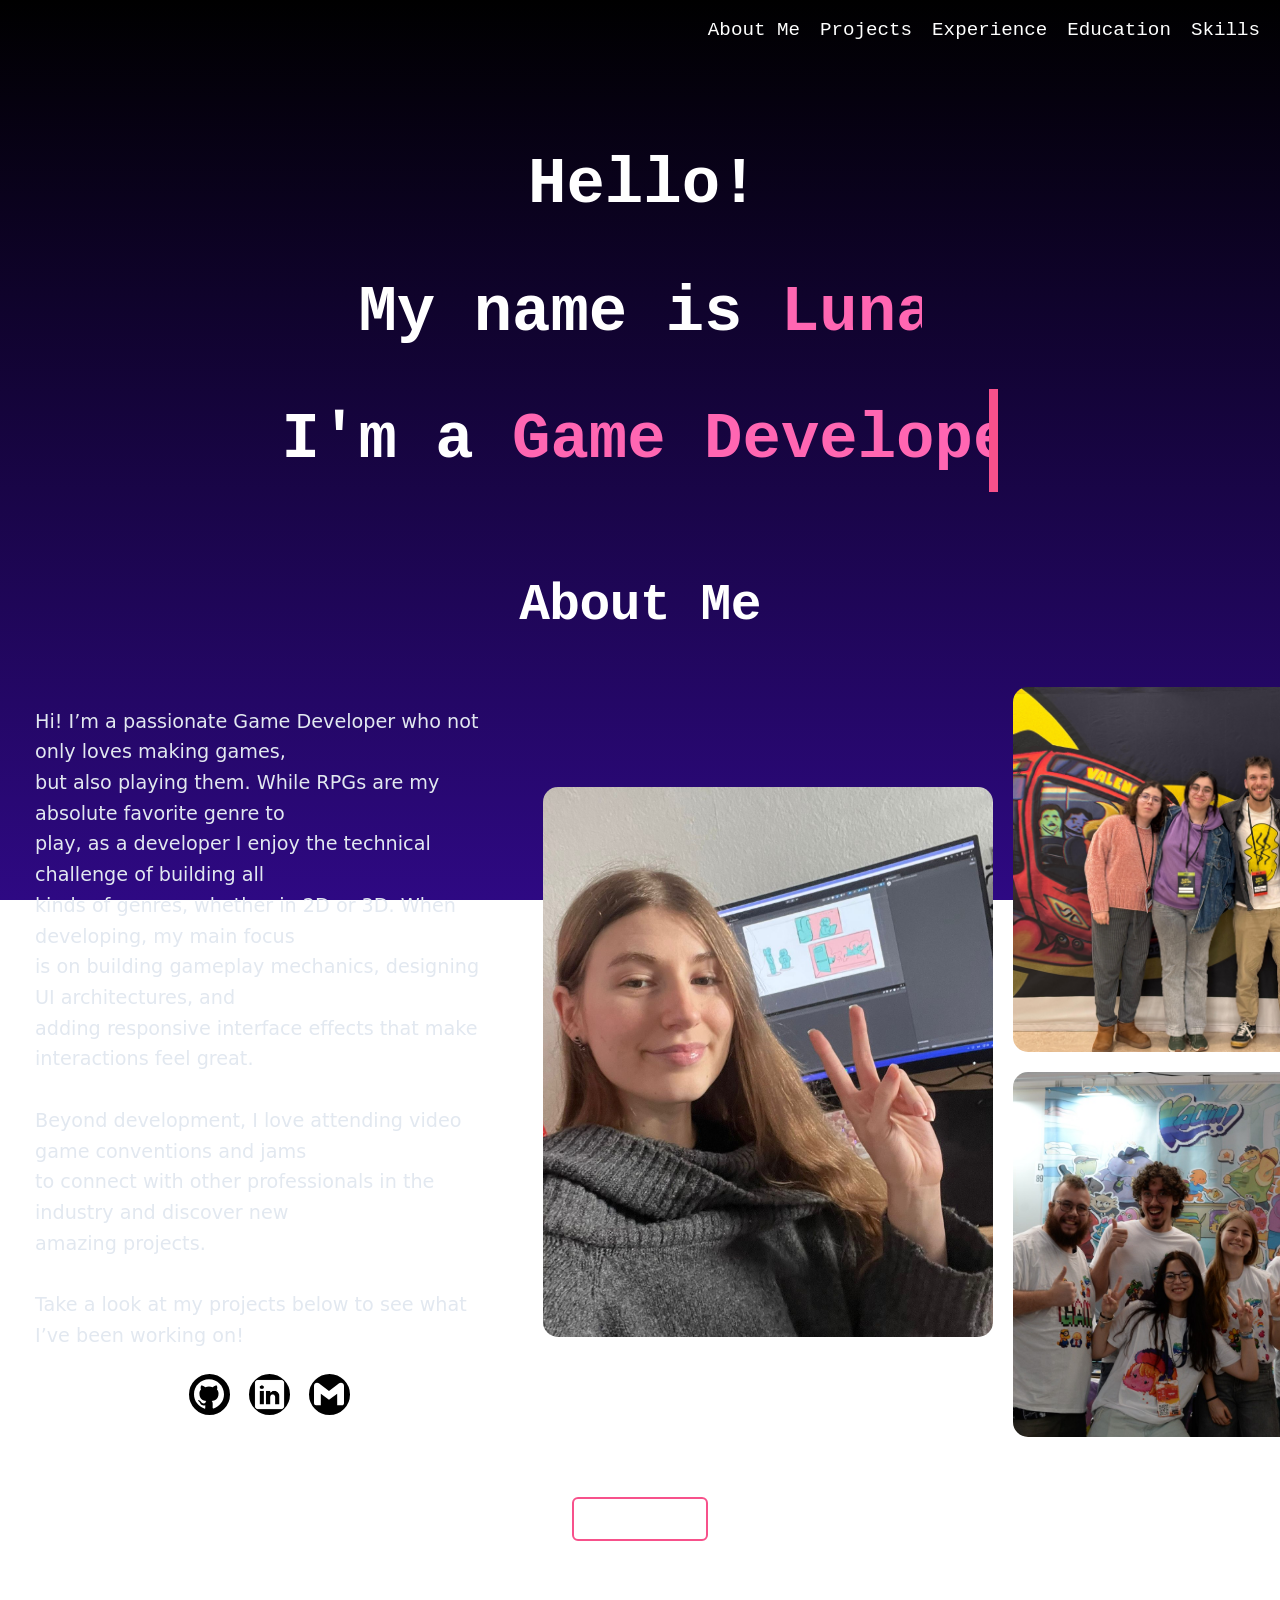
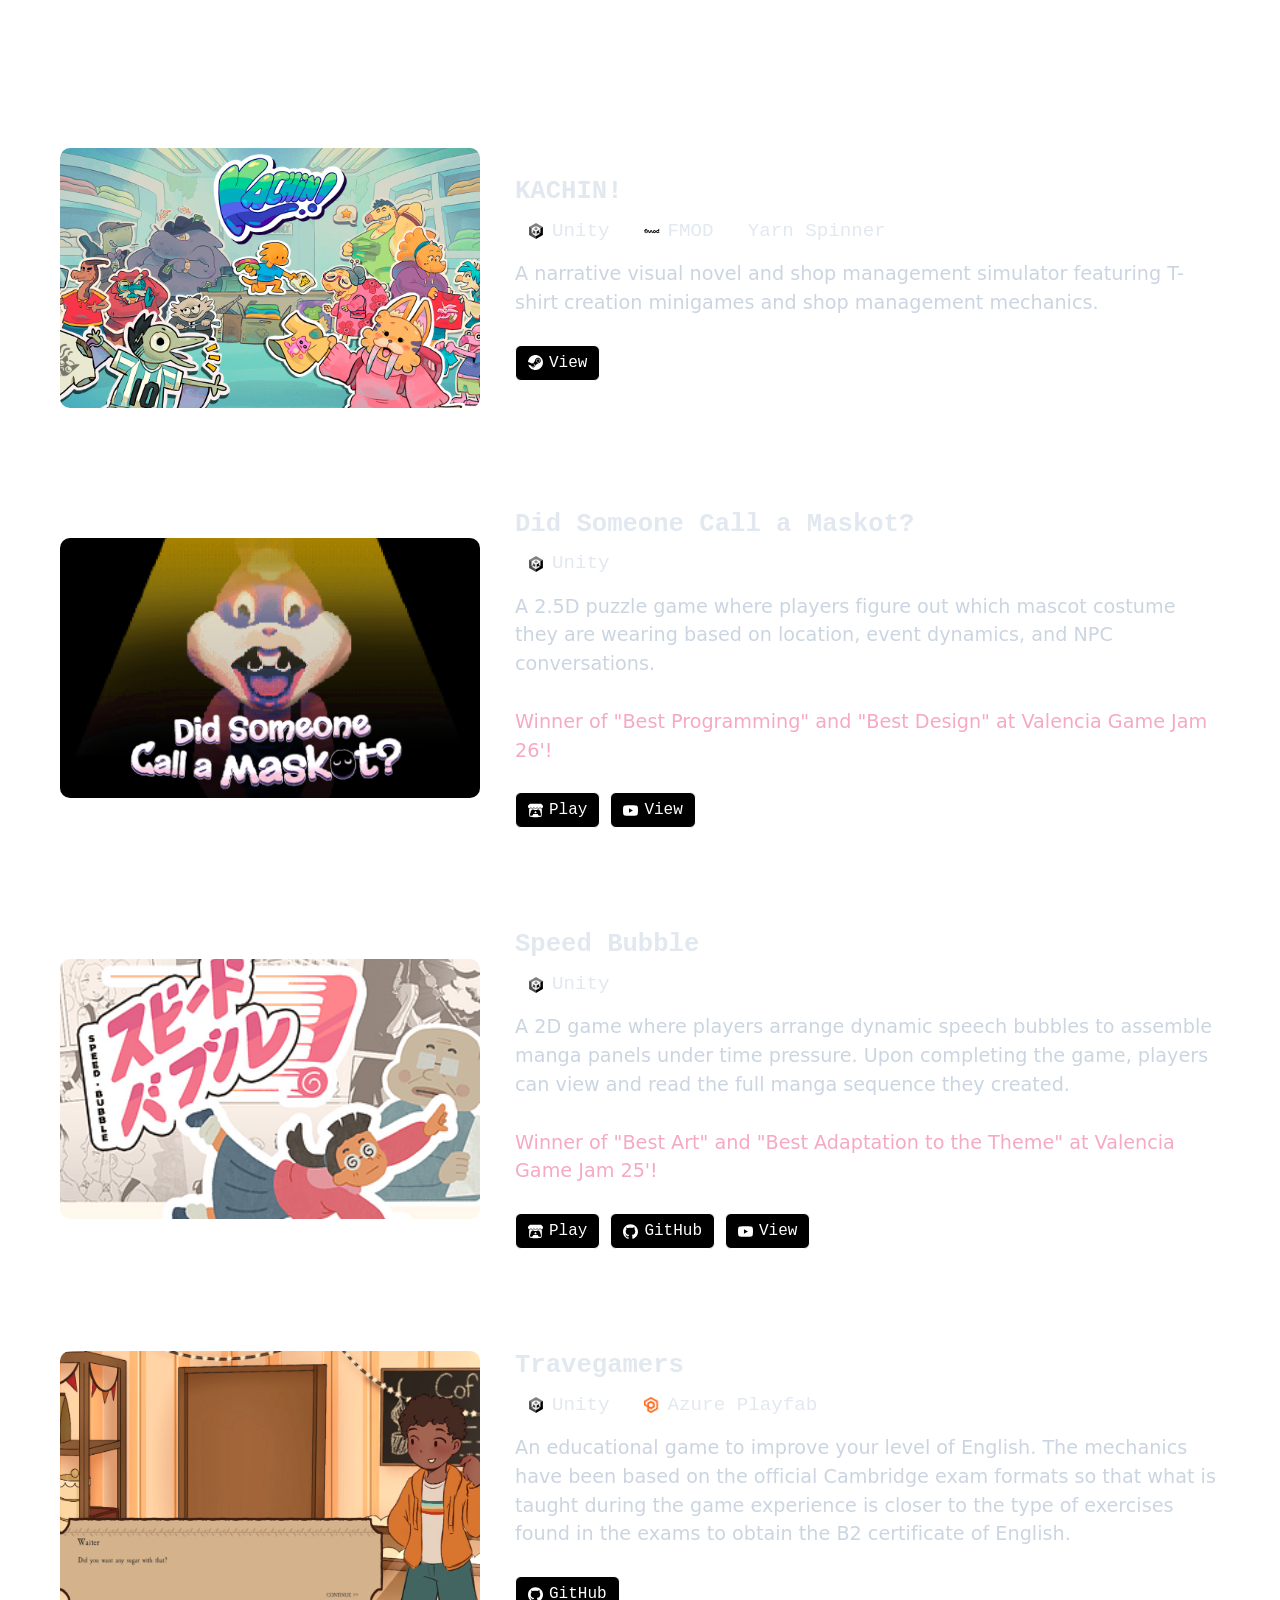
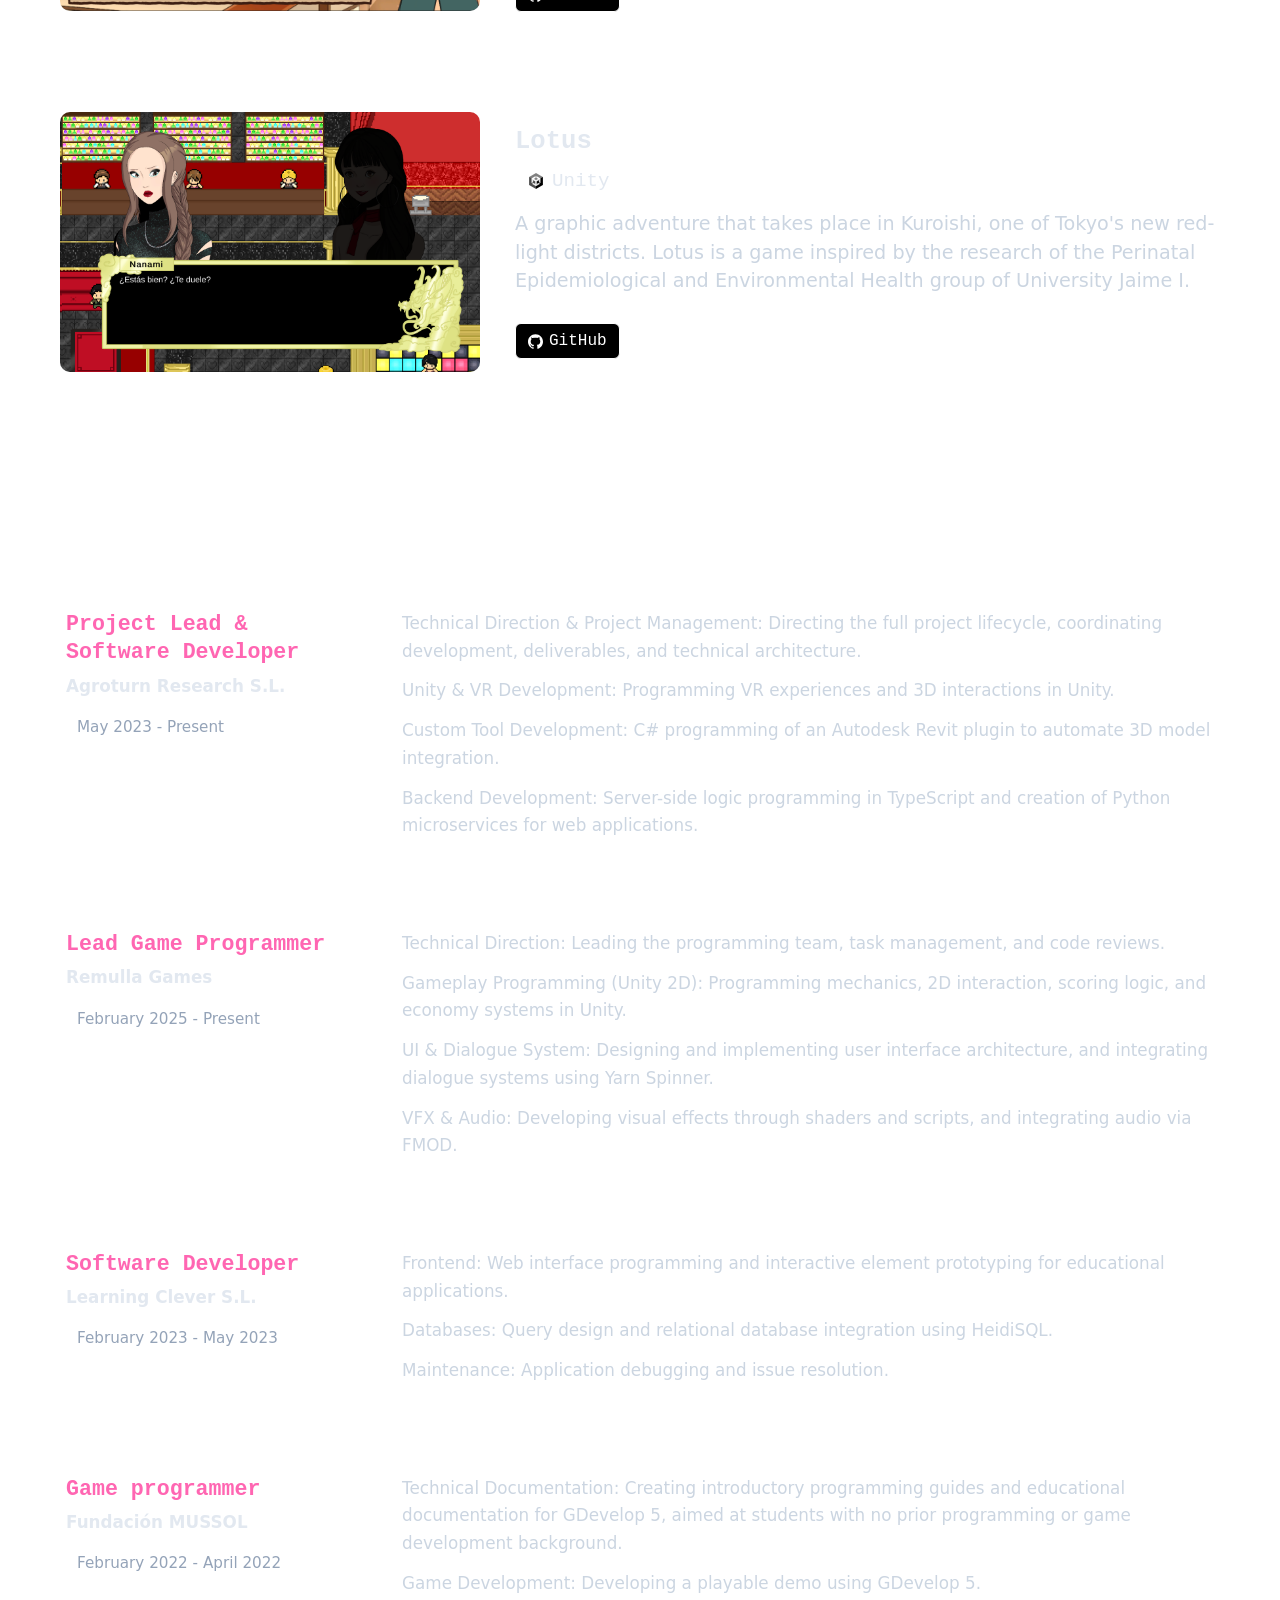
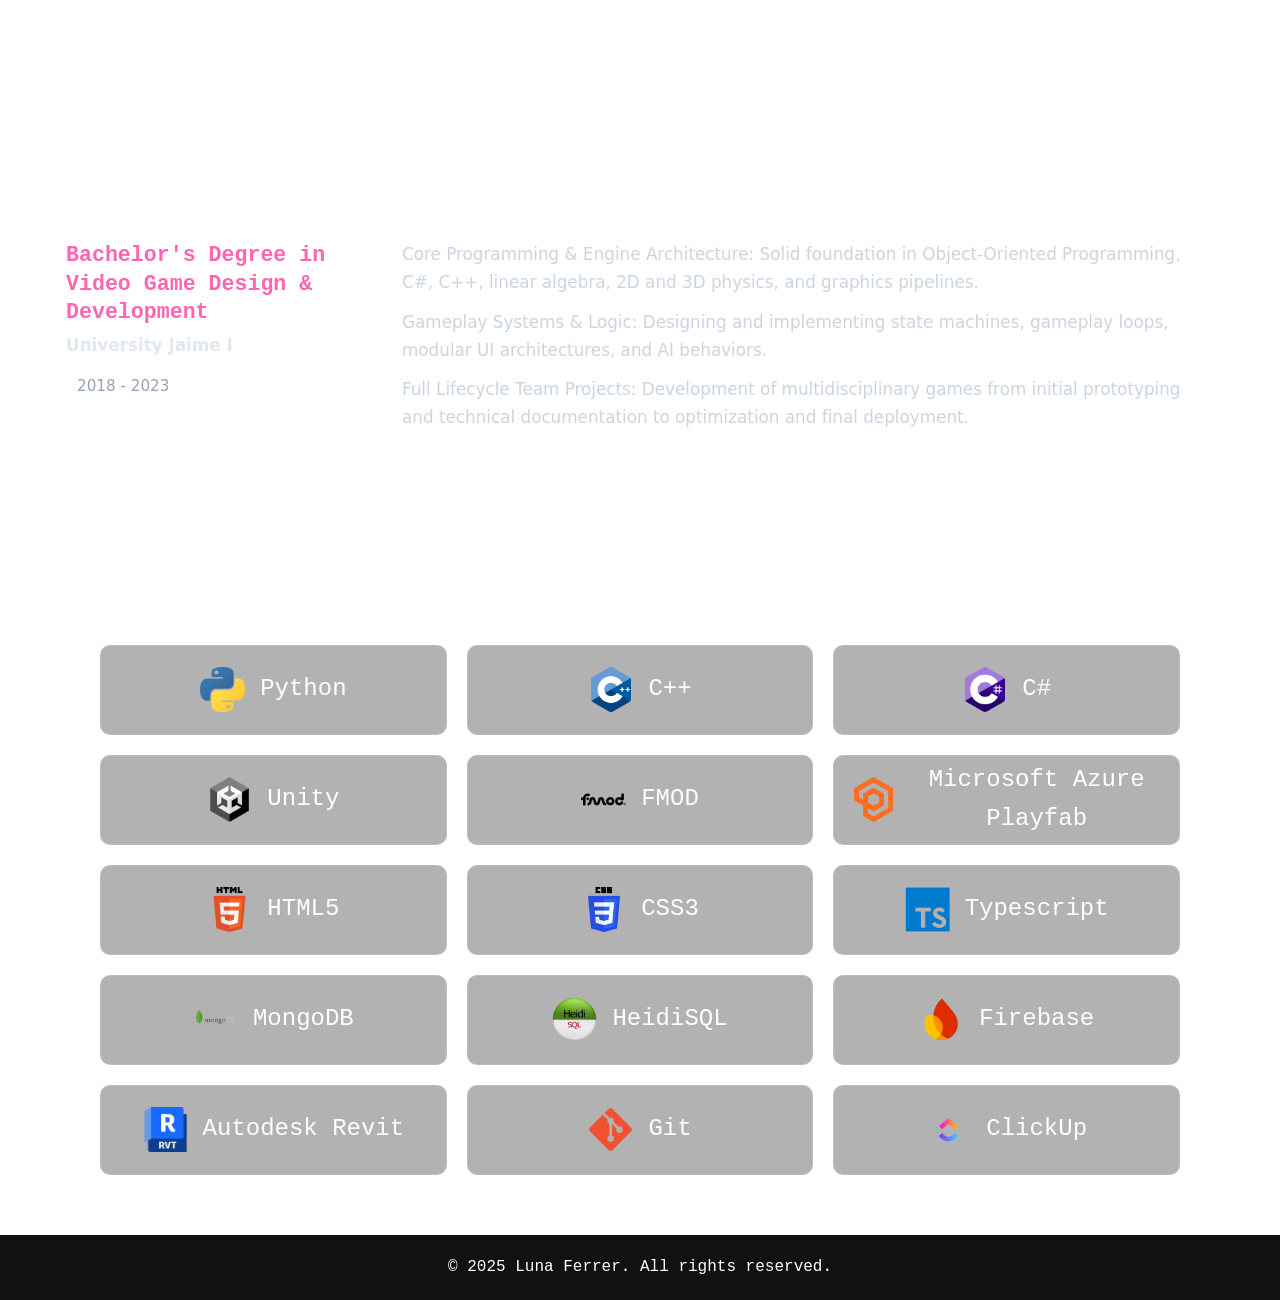
==== commit 21166a59: "Add containers and effects" ====
--- a/main.html
+++ b/main.html
@@ -15,6 +15,7 @@
       <a href="#experience" class="a-header">Experience</a>
       <a href="#education" class="a-header">Education</a>
       <a href="#skills" class="a-header">Skills</a>
+      
     </nav>
   </header>
 
@@ -60,6 +61,11 @@
       </div>
     </div>
   </div>
+  <div class="about-display">
+    <a href="ruta/tu-cv.pdf" target="_blank" rel="noopener noreferrer" class="btn-cv">
+      Download CV
+    </a>
+  </div>
 
   <div id="projects" class="div-classes">
     <h2>Projects</h2>
@@ -241,7 +247,7 @@
         <div class="info-text">
           <ul>
             <li>Technical Direction: Leading the programming team, task management, and code reviews.</li>
-            <li>Gameplay Programming (Unity 2D): Programming mechanics, 2D interaction, scoring logic, and economy systems in Unity (C#).</li>
+            <li>Gameplay Programming (Unity 2D): Programming mechanics, 2D interaction, scoring logic, and economy systems in Unity.</li>
             <li>UI & Dialogue System: Designing and implementing user interface architecture, and integrating dialogue systems using Yarn Spinner.</li>
             <li>VFX & Audio: Developing visual effects through shaders and scripts, and integrating audio via FMOD.</li>
           </ul>  
--- a/style.css
+++ b/style.css
@@ -12,24 +12,65 @@
 body {
   margin: 0;
   padding: 0;
-  color: white;
-  font-family: 'Fira Code', monospace;
+  color: #e2e8f0;
+  font-family: system-ui, -apple-system, BlinkMacSystemFont, 'Segoe UI', Roboto, sans-serif;
   overflow-x: hidden;
+  line-height: 1.6;
 }
 
 .simple-linear {
   background: linear-gradient(#000000, #2e0983);
+  background-attachment: fixed;
   min-height: 100vh;
 }
 
-h1 { font-size: clamp(2.2rem, 5vw, 4.5rem); margin: 0.2em 0; }
-h2 { font-size: clamp(2rem, 4vw, 3.2rem); margin-top: 0; margin-bottom: 2rem; text-align: center; }
-h3 { font-size: clamp(1.3rem, 2.2vw, 1.8rem); margin-top: 0; margin-bottom: 0.4cm; }
-h4 { font-size: 1.2rem; margin: 0.8rem 0; font-weight: normal; }
-h5 { font-size: 1.1rem; margin: 0.8rem 0; color: #a0a0a0; font-weight: normal; }
+h1, h2, h3, nav, .a-header, .a-project, .a-skill, .ul-languages, .footer {
+  font-family: 'Fira Code', monospace;
+}
+
+h1 { 
+  font-size: clamp(2.2rem, 5vw, 4.5rem); 
+  margin: 0.2em 0; 
+  color: #ffffff;
+}
+
+h2 { 
+  font-size: clamp(2rem, 4vw, 3.2rem); 
+  margin-top: 0; 
+  margin-bottom: 2.5rem; 
+  text-align: center;
+  color: #ffffff;
+  letter-spacing: -0.5px;
+}
+
+h3 { 
+  font-size: clamp(1.25rem, 2vw, 1.6rem); 
+  margin-top: 0; 
+  margin-bottom: 0.4rem; 
+  line-height: 1.3;
+}
+
+h4 { 
+  font-size: 1.1rem; 
+  margin: 0.3rem 0; 
+  font-weight: 500; 
+  color: #cbd5e1;
+}
+
+h5 { 
+  font-size: 0.95rem; 
+  margin: 0.4rem 0 0 0; 
+  color: #94a3b8; 
+  font-weight: 400;
+  display: inline-block;
+  background: rgba(255, 255, 255, 0.06);
+  padding: 3px 10px;
+  border-radius: 6px;
+  border: 1px solid rgba(255, 255, 255, 0.08);
+}
 
 .pink-text { color: #ff66b2; }
-.lighter-text { color: #f6a9c4; }
+.lighter-text { color: #f6a9c4; font-weight: 500; }
 
 /* ==========================================
    NAVIGATION
@@ -47,7 +88,6 @@
 }
 
 .a-header {
-  font-family: 'Fira Code', monospace;
   font-size: clamp(1rem, 1.5vw, 1.3rem);
   color: white;
   text-decoration: none;
@@ -62,7 +102,7 @@
    SECTIONS & LAYOUT CONTAINERS
    ========================================== */
 .div-classes {
-  color: white;
+  color: #e2e8f0;
   margin: 60px auto;
   padding: 0 20px;
   width: 100%;
@@ -71,7 +111,6 @@
   flex-direction: column;
   align-items: center;
   justify-content: center;
-  font-family: 'Fira Code', monospace;
 }
 
 .css-typing {
@@ -133,11 +172,13 @@
   line-height: 1.6;
   font-size: 1.2rem;
   text-align: left;
+  color: #e2e8f0;
 }
 
 .about-display {
   display: flex;
   flex-direction: row;
+  justify-content: center;
   gap: 15px;
   margin-top: 20px;
 }
@@ -164,7 +205,6 @@
   align-items: center;
   gap: 20px;
   flex: 1.5;
-  /* max-width: 980px;  */
 }
 
 .image-me {
@@ -211,6 +251,15 @@
   gap: 35px;
   width: 100%;
   margin: 0;
+  background: rgba(255, 255, 255, 0.02);
+  border: 1px solid rgba(255, 255, 255, 0.06);
+  padding: 24px;
+  border-radius: 16px;
+  transition: border-color 0.3s ease;
+}
+
+#projects li:hover {
+  border-color: rgba(247, 81, 139, 0.3);
 }
 
 .container-img {
@@ -243,6 +292,11 @@
   line-height: 1.5;
 }
 
+.info-text-projects p {
+  color: #cbd5e1;
+  margin: 12px 0;
+}
+
 .ul-languages {
   padding-left: 0 !important;
   margin-left: 0 !important;
@@ -257,16 +311,13 @@
   display: inline-flex !important;
   align-items: center !important;
   justify-content: center !important;
-  
   width: auto !important;
   max-width: max-content;
-  
   margin: 0 !important;
   padding: 6px 12px !important;
   gap: 8px !important;
   border-radius: 9999px;
   background-color: rgba(25, 25, 25, 0.9);
-  
   font-size: 1.2rem;
   line-height: 1;
   white-space: nowrap;
@@ -290,7 +341,6 @@
 }
 
 .a-project {
-  font-family: 'Fira Code', monospace;
   padding: 5px 12px;
   color: white;
   font-size: 1rem;
@@ -314,6 +364,38 @@
 .a-project:hover {
   background-color: #f7518b;
 }
+/* ==========================================
+   CV DOWNLOAD BUTTON
+   ========================================== */
+.btn-cv {
+  font-family: 'Fira Code', monospace;
+  display: inline-flex;
+  align-items: center;
+  justify-content: center;
+  gap: 8px;
+  padding: 8px 16px;
+  font-size: 0.95rem;
+  color: #ffffff;
+  background-color: transparent;
+  border: 2px solid #f7518b;
+  border-radius: 6px;
+  text-decoration: none;
+  font-weight: 500;
+  cursor: pointer;
+  transition: all 0.3s ease-in-out;
+}
+
+.btn-cv:hover {
+  background-color: #f7518b;
+  color: #ffffff;
+  transform: translateY(-2px);
+}
+
+.btn-cv svg, .btn-cv img {
+  width: 16px;
+  height: 16px;
+  fill: currentColor;
+}
 
 /* ==========================================
    EXPERIENCE & EDUCATION SECTIONS
@@ -325,16 +407,28 @@
   width: 100%;
   display: flex;
   flex-direction: column;
-  gap: 40px;
+  gap: 28px;
 }
 
 #experience li, #education li {
   display: flex;
   flex-direction: row;
   align-items: flex-start;
-  gap: 30px;
+  gap: 36px;
   width: 100%;
   margin: 0;
+  
+  background: rgba(255, 255, 255, 0.03);
+  border: 1px solid rgba(255, 255, 255, 0.08);
+  border-radius: 16px;
+  padding: 30px;
+  transition: all 0.3s ease;
+}
+
+#experience li:hover, #education li:hover {
+  background: rgba(255, 255, 255, 0.05);
+  border-color: rgba(247, 81, 139, 0.3);
+  transform: translateY(-2px);
 }
 
 .div-experience {
@@ -342,6 +436,16 @@
   flex-shrink: 0;
 }
 
+.div-experience h3 {
+  font-size: 1.35rem;
+}
+
+.div-experience h4 {
+  font-size: 1.05rem;
+  color: #e2e8f0;
+  font-weight: 600;
+}
+
 .info-text {
   flex: 1;
 }
@@ -352,9 +456,18 @@
 }
 
 .info-text li {
-  margin-bottom: 8px !important;
-  line-height: 1.5;
-  font-size: 1.2rem;
+  margin-bottom: 12px !important;
+  line-height: 1.65;
+  font-size: 1.05rem;
+  color: #cbd5e1;
+  background: transparent !important;
+  border: none !important;
+  padding: 0 !important;
+  border-radius: 0 !important;
+}
+
+.info-text li:last-child {
+  margin-bottom: 0 !important;
 }
 
 /* ==========================================
@@ -362,7 +475,6 @@
    ========================================== */
 .div-skills {
   color: white;
-  font-family: 'Fira Code', monospace;
   display: flex;
   flex-wrap: wrap;
   justify-content: center;
@@ -373,7 +485,6 @@
 }
 
 .a-skill {
-  font-family: 'Fira Code', monospace;
   flex: 0 1 calc(33.333% - 20px);
   min-width: 280px;
   height: 90px;
@@ -389,6 +500,13 @@
   padding: 15px 20px;
   text-align: center;
   box-sizing: border-box;
+  transition: all 0.25s ease;
+}
+
+.a-skill:hover {
+  border-color: #ff66b2;
+  background-color: rgba(247, 81, 139, 0.1);
+  transform: translateY(-2px);
 }
 
 .a-skill .img-button {
@@ -406,7 +524,6 @@
   text-align: center;
   padding: 20px 0;
   width: 100%;
-  font-family: 'Fira Code', monospace;
   font-size: 1rem;
 }
 
@@ -440,7 +557,8 @@
 
   #experience li, #education li {
     flex-direction: column;
-    gap: 10px;
+    gap: 16px;
+    padding: 24px;
   }
 
   .div-experience {
